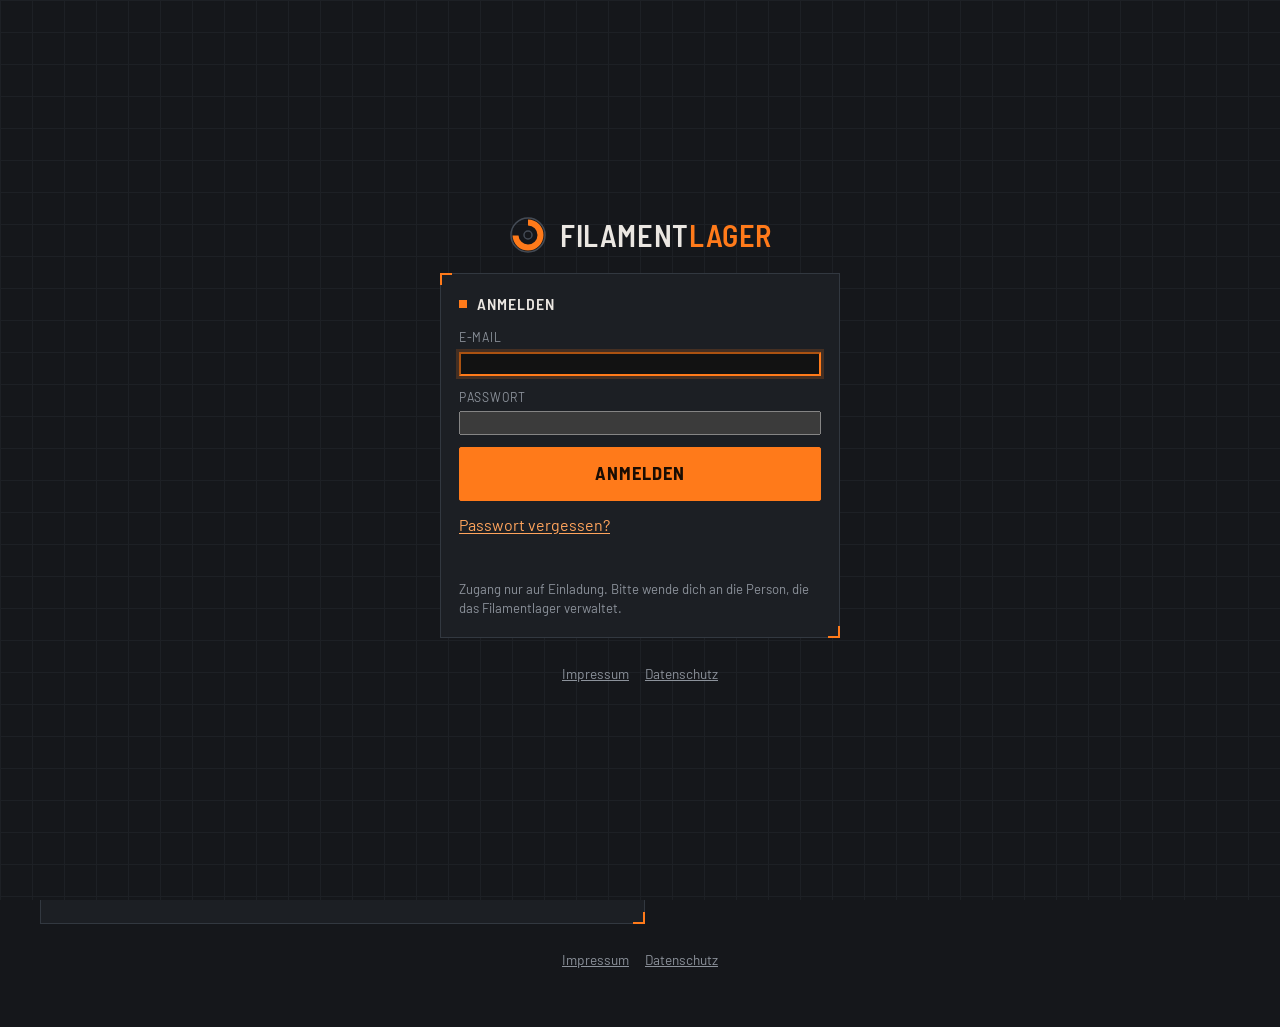
==== docs/index.html @ 9f12c632 "Add files via upload" ====
<!doctype html>
<html lang="de">
<head>
<meta charset="utf-8">
<meta name="viewport" content="width=device-width,initial-scale=1">
<title>Filamentlager</title>
<meta name="robots" content="noindex,nofollow">
<meta http-equiv="Content-Security-Policy" content="default-src 'self'; script-src 'self' 'unsafe-inline'; style-src 'self' 'unsafe-inline'; img-src 'self' data: blob:; font-src 'self'; connect-src 'self' https://bmnfjxduafpckcvmqodd.supabase.co wss://bmnfjxduafpckcvmqodd.supabase.co; base-uri 'self'; form-action 'self'; object-src 'none'">
<meta name="referrer" content="no-referrer">
<link rel="stylesheet" href="fonts/fonts.css">
<style>
/* Layout: Kontrollpult – Kopfzeile mit Statuswerten, drei Reiter (Erfassen / Bestand / Auswertung), Panels mit Eckmarken auf Rasterhintergrund */
:root{
  color-scheme:dark;
  --bg:#15171b; --grid:#1d2025; --panel:#1c1f24; --panel-2:#23272d; --line:#323840; --line-2:#444b55;
  --fg:#ebe7e2; --muted:#8c929b; --dim:#5f656e;
  --accent:#ff7a1a; --accent-2:#ffa45c; --accent-ink:#1a0d03; --accent-glow:rgb(255 122 26 / .18);
  --pla:#ff7a1a; --petg:#e9e4dc;
  --warn:#ffb648; --crit:#ff5a4a; --ok:#7bd88f;
  --f-display:"Barlow Semi Condensed","Barlow",system-ui,sans-serif;
  --f-body:"Barlow",system-ui,-apple-system,"Segoe UI",sans-serif;
  --f-mono:"Roboto Mono",ui-monospace,Menlo,Consolas,monospace;
  --f-num:"Barlow",system-ui,sans-serif;
}
*{box-sizing:border-box}
html,body{margin:0}
html{background:var(--bg)}
[hidden]{display:none!important}
body{
  background:var(--bg);
  background-image:linear-gradient(var(--grid) 1px,transparent 1px),linear-gradient(90deg,var(--grid) 1px,transparent 1px);
  background-size:32px 32px;background-attachment:fixed;
  color:var(--fg);font-family:var(--f-body);font-size:16px;line-height:1.5;
  padding-left:max(16px,env(safe-area-inset-left,0px));padding-right:max(16px,env(safe-area-inset-right,0px));padding-block:18px 56px;min-height:100vh}
.wrap{max-width:1200px;margin:0 auto;display:flex;flex-direction:column;gap:18px}
h1,h2,h3{font-family:var(--f-display);margin:0;text-wrap:balance;font-weight:600}
.mono{font-family:var(--f-mono)}
.num{font-family:var(--f-num);font-variant-numeric:tabular-nums}
.muted{color:var(--muted)}
button,input,select,textarea{font:inherit;color:inherit}
:focus-visible{outline:2px solid var(--accent);outline-offset:2px}
::selection{background:var(--accent);color:var(--accent-ink)}

/* Kopf */
.top{display:flex;flex-wrap:wrap;justify-content:space-between;align-items:flex-end;gap:14px 24px;border-bottom:1px solid var(--line);padding-bottom:14px}
.brand{display:flex;align-items:center;gap:12px}
.logo{width:40px;height:40px;flex:none}
h1{font-size:1.9rem;line-height:1;letter-spacing:.02em;text-transform:uppercase}
h1 em{font-style:normal;color:var(--accent)}
.sub{font-family:var(--f-num);font-size:.8rem;letter-spacing:.06em;text-transform:uppercase;color:var(--muted);margin-top:4px}
.sub .live{color:var(--ok)}
.sub .live::before{content:"";display:inline-block;width:6px;height:6px;border-radius:50%;background:var(--ok);margin-right:6px;vertical-align:1px;box-shadow:0 0 6px var(--ok)}
.stats{display:flex;flex-wrap:wrap;gap:0;border:1px solid var(--line);background:var(--panel)}
.stat{padding:8px 16px;border:0;border-left:1px solid var(--line);display:flex;flex-direction:column;min-width:96px;background:none;color:inherit;font:inherit;text-align:left;cursor:pointer;position:relative}
.stat:hover{background:var(--panel-2)}
.stat:hover span{color:var(--accent)}
.stat::after{content:"›";position:absolute;right:7px;top:6px;color:var(--dim);font-size:.9rem}
.stat:first-child{border-left:0}
.stat b{font-family:var(--f-num);font-size:1.25rem;font-weight:600;font-variant-numeric:tabular-nums}
.stat span{font-family:var(--f-num);font-size:.76rem;text-transform:uppercase;letter-spacing:.06em;color:var(--muted)}
.stat.alert b{color:var(--crit)}

/* Reiter */
.tabs{display:flex;gap:2px;border-bottom:1px solid var(--line);overflow-x:auto}
.tabs button{border:0;background:none;padding:10px 18px;cursor:pointer;font-family:var(--f-display);font-size:1rem;font-weight:600;letter-spacing:.08em;text-transform:uppercase;color:var(--muted);border-bottom:2px solid transparent;margin-bottom:-1px;white-space:nowrap}
.tabs button:hover{color:var(--fg)}
.tabs button[aria-selected=true]{color:var(--accent);border-bottom-color:var(--accent)}
.tabs .ti{display:none;width:22px;height:22px;fill:none;stroke:currentColor;stroke-width:1.8;stroke-linecap:round;stroke-linejoin:round}
.tabs button .tl{font:inherit;color:inherit;margin:0}
.tabs button span.tn{font-family:var(--f-num);font-size:.76rem;color:var(--dim);margin-right:8px}
.mob-only{display:none!important}
dialog{overflow:auto}

/* Panels mit Eckmarken */
.panel{position:relative;background:var(--panel);border:1px solid var(--line);padding:18px;display:flex;flex-direction:column;gap:14px;min-width:0}
.panel::before,.panel::after{content:"";position:absolute;width:10px;height:10px;border:2px solid var(--accent);pointer-events:none}
.panel::before{top:-1px;left:-1px;border-right:0;border-bottom:0}
.panel::after{bottom:-1px;right:-1px;border-left:0;border-top:0}
.ph{display:flex;flex-wrap:wrap;gap:8px 12px;align-items:center;justify-content:space-between}
h2{font-size:1rem;letter-spacing:.06em;text-transform:uppercase;display:flex;align-items:center;gap:10px}
h2::before{content:"";width:8px;height:8px;background:var(--accent);flex:none}
.tag{font-family:var(--f-num);font-size:.76rem;letter-spacing:.05em;color:var(--muted);text-transform:uppercase}

.cols{display:grid;grid-template-columns:minmax(0,1.05fr) minmax(0,1fr);gap:18px;align-items:start}
@media (max-width:860px){.cols{grid-template-columns:minmax(0,1fr)}}

/* Formular */
.form{display:grid;grid-template-columns:1fr 1fr;gap:12px}
.form .full{grid-column:1/-1}
@media (max-width:480px){.form{grid-template-columns:1fr}}
.f{display:flex;flex-direction:column;gap:5px;font-family:var(--f-num);font-size:.76rem;text-transform:uppercase;letter-spacing:.06em;color:var(--muted);min-width:0}
input[type=text],input[type=number],input[type=date],input[type=datetime-local],select,textarea{
  background:var(--bg);border:1px solid var(--line);border-radius:2px;padding:10px 12px;font-family:var(--f-body);font-size:.98rem;width:100%;min-width:0;letter-spacing:0;text-transform:none;color:var(--fg)}
input:hover,select:hover,textarea:hover{border-color:var(--line-2)}
input:focus,select:focus,textarea:focus{border-color:var(--accent);outline:none;box-shadow:0 0 0 3px var(--accent-glow)}
textarea{font-family:var(--f-num);font-size:.85rem;min-height:150px;resize:vertical}
.seg{display:flex;border:1px solid var(--line);background:var(--bg)}
.seg button{flex:1;border:0;background:none;padding:10px 12px;cursor:pointer;font-family:var(--f-num);font-weight:700;letter-spacing:.08em;color:var(--muted)}
.seg button+button{border-left:1px solid var(--line)}
.seg button[aria-pressed=true]{background:var(--accent);color:var(--accent-ink)}
.amount{display:flex;gap:8px}
.amount input{font-family:var(--f-num);font-size:1.7rem;font-weight:600;padding:6px 12px;color:var(--accent-2)}
.amount .seg{flex:none}
.amount .seg button{padding:0 14px}
.colorsel{display:flex;gap:8px;align-items:center}
.colorsel .sw{width:42px;height:42px;flex:none;border:1px solid var(--line-2)}
.readout{font-family:var(--f-num);font-size:.8rem;color:var(--muted);min-height:1.3em;border-left:2px solid var(--line);padding-left:10px}
.readout b{color:var(--fg);font-weight:500}
.readout .bad{color:var(--crit)}

.btn{border:1px solid var(--line-2);background:var(--panel-2);border-radius:2px;padding:8px 14px;cursor:pointer;font-family:var(--f-num);font-size:.78rem;letter-spacing:.08em;text-transform:uppercase}
.btn:hover{border-color:var(--accent);color:var(--accent-2)}
.btn.primary{background:var(--accent);border-color:var(--accent);color:var(--accent-ink);font-family:var(--f-display);font-weight:700;font-size:1.15rem;letter-spacing:.06em;padding:12px 16px}
.btn.primary:hover{background:var(--accent-2);color:var(--accent-ink)}
.btn.primary:disabled{opacity:.35;cursor:not-allowed}
.btn.danger:hover{border-color:var(--crit);color:var(--crit)}
.row{display:flex;flex-wrap:wrap;gap:8px;align-items:center}
.toast{font-family:var(--f-num);font-size:.8rem;color:var(--ok);min-height:1.3em}
.toast::before{content:"> "}
.toast:empty::before{content:""}

/* Verlauf */
.log{list-style:none;margin:0;padding:0;display:flex;flex-direction:column}
.log li{display:grid;grid-template-columns:4px minmax(0,1fr) auto auto auto;gap:12px;align-items:center;padding:10px 0;border-top:1px solid var(--line)}
.log li:first-child{border-top:0}
.log .bar{align-self:stretch;width:4px;box-shadow:0 0 0 1px var(--line-2)}
.log .t{min-width:0}
.log .t div{white-space:nowrap;overflow:hidden;text-overflow:ellipsis;font-weight:500}
.log .t small{display:block;font-family:var(--f-num);font-size:.8rem;color:var(--muted);white-space:nowrap;overflow:hidden;text-overflow:ellipsis}
.log .g{font-family:var(--f-num);color:var(--accent-2);font-variant-numeric:tabular-nums}
.x{border:1px solid transparent;background:none;color:var(--dim);cursor:pointer;padding:4px 7px;font-family:var(--f-num);font-size:.76rem;text-transform:uppercase;letter-spacing:.06em}
.proj{display:inline-block;font-size:.72rem;font-weight:600;letter-spacing:.04em;text-transform:uppercase;color:var(--accent);border:1px solid var(--accent);padding:0 5px;margin-right:6px;vertical-align:1px}
.x.ed:hover{color:var(--accent);border-color:var(--accent)}
.x:hover{color:var(--crit);border-color:var(--crit)}
.emptyline{font-family:var(--f-num);font-size:.8rem;color:var(--muted);padding:6px 0}

/* Bestand */
.filters{display:flex;border:1px solid var(--line)}
.filters button{border:0;background:none;padding:6px 12px;cursor:pointer;font-family:var(--f-num);font-size:.8rem;letter-spacing:.08em;color:var(--muted)}
.filters button+button{border-left:1px solid var(--line)}
.filters button[aria-pressed=true]{background:var(--panel-2);color:var(--accent)}
.spools{display:grid;grid-template-columns:repeat(auto-fill,minmax(230px,1fr));gap:12px}
.spool{background:var(--bg);border:1px solid var(--line);padding:14px;display:grid;grid-template-columns:68px minmax(0,1fr);gap:14px;align-items:center;cursor:pointer;position:relative;text-align:left}
.spool:hover{border-color:var(--line-2)}
.spool:hover .edit{opacity:1}
.spool .name{font-weight:600;line-height:1.2;overflow-wrap:anywhere}
.spool .brand{font-size:.78rem;color:var(--muted)}
.spool .qty{font-family:var(--f-num);font-size:.86rem;color:var(--muted);margin-top:6px}
.spool .tot{font-family:var(--f-num);font-size:1.4rem;font-weight:600;line-height:1.1}
.spool .tot small{font-size:.7rem;color:var(--muted)}
.chips{display:flex;gap:5px;flex-wrap:wrap;margin-bottom:6px;padding-right:34px}
.chip{font-family:var(--f-num);font-size:.6rem;font-weight:700;letter-spacing:.05em;text-transform:uppercase;padding:2px 6px;border:1px solid currentColor}
.chip.PLA{color:var(--pla)} .chip.PETG{color:var(--petg)}
.chip.warn{color:var(--warn)} .chip.crit{color:var(--crit);background:rgb(255 90 74 / .1)} .chip.ex{color:var(--dim);border-style:dashed}
.edit{position:absolute;top:6px;right:6px;border:0;background:none;color:var(--muted);cursor:pointer;padding:4px 6px;font-family:var(--f-num);font-size:.76rem;text-transform:uppercase;letter-spacing:.08em;opacity:.55}
.edit:hover{color:var(--accent)}
.empty{border:1px dashed var(--line-2);padding:28px 20px;text-align:center;color:var(--muted);display:flex;flex-direction:column;gap:10px;align-items:center;grid-column:1/-1}
.notice{border:1px dashed var(--line-2);padding:10px 12px;font-size:.86rem;color:var(--muted);display:flex;flex-wrap:wrap;gap:8px;align-items:center}

/* Auswertung */
.ranges{display:flex;flex-wrap:wrap;border:1px solid var(--line)}
.ranges button{border:0;background:none;padding:7px 12px;cursor:pointer;font-family:var(--f-num);font-size:.8rem;letter-spacing:.06em;color:var(--muted);border-right:1px solid var(--line)}
.ranges button:last-child{border-right:0}
.ranges button[aria-pressed=true]{background:var(--accent);color:var(--accent-ink)}
.custom{display:flex;flex-wrap:wrap;gap:8px;align-items:end}
.custom .f{width:170px}
.kpis{display:grid;grid-template-columns:repeat(4,minmax(0,1fr));border:1px solid var(--line)}
@media (max-width:640px){.kpis{grid-template-columns:repeat(2,minmax(0,1fr))}}
.kpi{padding:12px 14px;border-left:1px solid var(--line);display:flex;flex-direction:column;gap:2px;min-width:0}
.kpi:first-child{border-left:0}
@media (max-width:640px){.kpi:nth-child(3){border-left:0}.kpi:nth-child(n+3){border-top:1px solid var(--line)}}
.kpi b{font-family:var(--f-num);font-size:1.6rem;font-weight:600;font-variant-numeric:tabular-nums;color:var(--accent-2)}
.kpi span{font-family:var(--f-num);font-size:.76rem;text-transform:uppercase;letter-spacing:.06em;color:var(--muted)}
.chartbox{overflow-x:auto}
.chartbox svg{display:block;width:100%;min-width:480px;height:auto}
.chartbox text{font-family:var(--f-num);font-size:12px;fill:var(--muted)}
.charts2{display:grid;grid-template-columns:minmax(0,1fr) minmax(0,1fr);gap:18px}
@media (max-width:860px){.charts2{grid-template-columns:minmax(0,1fr)}}
.split{display:flex;height:22px;border:1px solid var(--line);background:var(--bg)}
.split div{height:100%}
.legend{display:grid;grid-template-columns:auto 1fr auto auto;gap:6px 12px;align-items:center;font-size:.9rem}
.legend .sq{width:12px;height:12px}
.legend .v{font-family:var(--f-num);text-align:right;font-variant-numeric:tabular-nums}
.legend .p{font-family:var(--f-num);font-size:.75rem;color:var(--muted);text-align:right;min-width:3.5em}
.hbars{display:flex;flex-direction:column;gap:10px}
.hb{display:grid;grid-template-columns:minmax(0,11em) minmax(0,1fr) auto;gap:10px;align-items:center}
.hb .l{display:flex;align-items:center;gap:8px;min-width:0;font-size:.88rem}
.hb .l span{white-space:nowrap;overflow:hidden;text-overflow:ellipsis}
.hb .l i{width:10px;height:10px;flex:none;border:1px solid var(--line-2)}
.hb .track{height:10px;background:var(--bg);border:1px solid var(--line)}
.hb .fill{height:100%;background:var(--accent)}
.hb .v{font-family:var(--f-num);font-size:.82rem;font-variant-numeric:tabular-nums;text-align:right;min-width:5em}
.hb .mat{font-family:var(--f-num);font-size:.6rem;color:var(--dim)}

/* Drucke */
.cols.narrow{grid-template-columns:minmax(0,400px) minmax(0,1fr)}
@media (max-width:860px){.cols.narrow{grid-template-columns:minmax(0,1fr)}}
.drop{border:1px dashed var(--line-2);background:var(--bg);display:flex;align-items:center;gap:12px;padding:10px;min-height:64px;cursor:pointer;position:relative}
.drop:hover{border-color:var(--accent)}
.drop input{position:absolute;inset:0;opacity:0;cursor:pointer;width:100%}
.drop .pv{width:72px;height:54px;flex:none;background:var(--panel-2);display:grid;place-items:center;overflow:hidden;color:var(--dim);font-size:.75rem}
.drop .pv img{width:100%;height:100%;object-fit:cover}
.drop .dt{min-width:0;font-size:.9rem;color:var(--muted);text-transform:none;letter-spacing:0;font-family:var(--f-body)}
.drop .dt b{color:var(--fg);font-weight:500;display:block;white-space:nowrap;overflow:hidden;text-overflow:ellipsis}
.linklist{border:1px solid var(--line);background:var(--bg);max-height:210px;overflow:auto;display:flex;flex-direction:column}
.linklist label{display:grid;grid-template-columns:auto 4px minmax(0,1fr) auto;gap:10px;align-items:center;padding:8px 10px;border-top:1px solid var(--line);cursor:pointer;font-size:.9rem;text-transform:none;letter-spacing:0;color:var(--fg);font-family:var(--f-body)}
.linklist label:first-child{border-top:0}
.linklist label:hover{background:var(--panel-2)}
.linklist .b{align-self:stretch;box-shadow:0 0 0 1px var(--line-2)}
.linklist span{white-space:nowrap;overflow:hidden;text-overflow:ellipsis}
.linklist small{color:var(--muted)}
input[type=checkbox]{accent-color:var(--accent);width:16px;height:16px}
.gallery{display:grid;grid-template-columns:repeat(auto-fill,minmax(240px,1fr));gap:14px}
.print{background:var(--bg);border:1px solid var(--line);display:flex;flex-direction:column;min-width:0}
.print .img{aspect-ratio:4/3;max-width:100%;background:var(--panel-2);display:grid;place-items:center;overflow:hidden;color:var(--dim);font-size:.8rem;text-transform:uppercase;letter-spacing:.06em;cursor:zoom-in}
.print .img img{width:100%;height:100%;object-fit:cover;display:block}
.print .body{padding:12px;display:flex;flex-direction:column;gap:6px;flex:1}
.print h3{font-size:1.1rem;font-weight:600;line-height:1.2;overflow-wrap:anywhere}
.print .meta{font-size:.84rem;color:var(--muted)}
.print .notiz{font-size:.9rem;white-space:pre-wrap;overflow-wrap:anywhere}
.print .acts{display:flex;flex-wrap:wrap;gap:6px;margin-top:auto;padding-top:6px}
.filebtn{display:flex;align-items:center;gap:8px;border:1px solid var(--line-2);background:var(--panel);padding:7px 10px;cursor:pointer;font-size:.86rem;text-align:left;min-width:0}
.filebtn:hover{border-color:var(--accent);color:var(--accent-2)}
.filebtn span{white-space:nowrap;overflow:hidden;text-overflow:ellipsis;min-width:0}
.filebtn small{color:var(--muted);flex:none}
.sel-inline{width:auto!important;padding:6px 10px!important;font-size:.9rem!important}
.lightbox{width:min(1100px,calc(100vw - 32px))}
.lightbox img{display:block;width:100%;height:auto;max-height:calc(100vh - 140px);object-fit:contain;background:var(--bg)}

/* Projekte */
.projects{display:grid;grid-template-columns:repeat(auto-fill,minmax(290px,1fr));gap:14px}
.pcard{background:var(--bg);border:1px solid var(--line);padding:16px;display:flex;flex-direction:column;gap:10px;cursor:pointer;text-align:left;min-width:0}
.pcard:hover{border-color:var(--line-2)}
.pcard[aria-current=true]{border-color:var(--accent);box-shadow:0 0 0 1px var(--accent) inset}
.pcard h3{font-size:1.3rem;font-weight:600;line-height:1.15;overflow-wrap:anywhere}
.pcard .desc{font-size:.88rem;color:var(--muted)}
.pnums{display:grid;grid-template-columns:repeat(3,minmax(0,1fr));border:1px solid var(--line)}
.pnums div{padding:8px 10px;border-left:1px solid var(--line);display:flex;flex-direction:column}
.pnums div:first-child{border-left:0}
.pnums b{font-size:1.15rem;font-weight:600;font-variant-numeric:tabular-nums;color:var(--accent-2)}
.pnums span{font-size:.72rem;text-transform:uppercase;letter-spacing:.06em;color:var(--muted)}
.dots{display:flex;flex-wrap:wrap;gap:6px;align-items:center;font-size:.8rem;color:var(--muted)}
.dots i{width:12px;height:12px;border:1px solid var(--line-2);display:inline-block}
.thumbs{display:flex;gap:6px}
.thumbs div{width:56px;height:42px;background:var(--panel-2);overflow:hidden}
.thumbs img{width:100%;height:100%;object-fit:cover;display:block}
.chip.ok{color:var(--ok)} .chip.off{color:var(--muted)}
.detail{display:flex;flex-direction:column;gap:18px}
.tbl{overflow-x:auto}
.tbl table{width:100%;border-collapse:collapse;font-size:.9rem}
.tbl th{text-align:left;font-weight:600;font-size:.76rem;text-transform:uppercase;letter-spacing:.06em;color:var(--muted);padding:8px 10px;border-bottom:1px solid var(--line-2);white-space:nowrap}
.tbl td{padding:8px 10px;border-bottom:1px solid var(--line);vertical-align:middle}
.tbl td.n{text-align:right;font-variant-numeric:tabular-nums;white-space:nowrap}
.tbl .sw{display:inline-block;width:10px;height:10px;border:1px solid var(--line-2);margin-right:6px;vertical-align:-1px}

.chip.plan{color:var(--warn);border-style:dashed}
.planinfo{border-left:2px dashed var(--warn);padding:4px 0 4px 10px;font-size:.86rem;color:var(--muted)}
.planinfo b{color:var(--fg);font-weight:600}
.planinfo .bad{color:var(--crit)} .planinfo .good{color:var(--ok)}
.print.planned{border-style:dashed}
.print.planned .img{opacity:.75}
.sechead{display:flex;align-items:center;gap:10px;font-family:var(--f-display);font-weight:600;font-size:1rem;letter-spacing:.08em;text-transform:uppercase;margin-bottom:10px}
.sechead .cnt{font-family:var(--f-num);font-size:.8rem;color:var(--muted);letter-spacing:0}
.sechead.done{color:var(--ok)} .sechead.plan{color:var(--warn)}
.lst{display:flex;flex-direction:column}
.lst .r{display:grid;grid-template-columns:12px minmax(0,1fr) auto;gap:12px;align-items:center;padding:9px 0;border-top:1px solid var(--line)}
.lst .r:first-child{border-top:0}
.lst .r i{width:12px;height:12px;border:1px solid var(--line-2)}
.lst .r small{display:block;color:var(--muted);font-size:.8rem}
.lst .r .v{font-variant-numeric:tabular-nums;text-align:right;font-weight:600;white-space:nowrap}
.lst .r .v small{font-weight:400}
.lst .sum{display:flex;justify-content:space-between;padding-top:10px;border-top:1px solid var(--line-2);font-weight:600}
#dlgList .body{max-height:min(60vh,520px);overflow:auto}
/* Farbdetail */
.cd-head{display:flex;gap:14px;align-items:center}
.cd-head .big{width:54px;height:54px;flex:none;border:1px solid var(--line-2)}
.cd-head h3{font-size:1.5rem;line-height:1.1}
.cd-nums{display:grid;grid-template-columns:repeat(4,minmax(0,1fr));border:1px solid var(--line)}
@media (max-width:480px){.cd-nums{grid-template-columns:repeat(2,minmax(0,1fr))}}
.cd-nums div{padding:8px 10px;border-left:1px solid var(--line);display:flex;flex-direction:column;min-width:0}
.cd-nums div:first-child{border-left:0}
.cd-nums b{font-size:1.15rem;font-weight:600;font-variant-numeric:tabular-nums}
.cd-nums span{font-size:.72rem;text-transform:uppercase;letter-spacing:.06em;color:var(--muted)}
.cd-box{border:1px solid var(--line);background:var(--bg);padding:12px;display:flex;flex-direction:column;gap:10px}
.cd-box h4{margin:0;font-family:var(--f-display);font-size:.95rem;letter-spacing:.08em;text-transform:uppercase;display:flex;align-items:center;gap:8px}
.cd-box h4::before{content:"";width:6px;height:6px;background:var(--accent)}
.cd-box.add h4::before{background:var(--ok)}
.cd-row{display:grid;grid-template-columns:repeat(3,minmax(0,1fr)) auto;gap:8px;align-items:end}
@media (max-width:520px){.cd-row{grid-template-columns:1fr 1fr}.cd-row .btn{grid-column:1/-1}}
.cd-row .btn{height:44px}
.btn.ok{border-color:var(--ok);color:var(--ok)} .btn.ok:hover{background:rgb(123 216 143 / .1)}
.btn.acc{border-color:var(--accent);color:var(--accent-2)}
.lst .r.click{cursor:pointer} .lst .r.click:hover{background:var(--panel-2)}
.money{display:block;font-size:.78rem;color:var(--muted);font-weight:400;text-align:right}
.inl{display:flex;gap:8px;align-items:center}
.inl input{flex:1}
.inl small{color:var(--muted);font-size:.82rem;text-transform:none;letter-spacing:0;white-space:nowrap}
.seg.mini button{padding:6px 12px}

/* Kalkulator */
.kgrid{display:grid;grid-template-columns:1fr 1fr;gap:12px}
@media (max-width:480px){.kgrid{grid-template-columns:1fr}}
.kgrid .full{grid-column:1/-1}
.ksec{grid-column:1/-1;font-family:var(--f-display);font-weight:600;letter-spacing:.08em;text-transform:uppercase;font-size:.9rem;color:var(--muted);border-top:1px solid var(--line);padding-top:12px;margin-top:4px}
.hm{display:flex;gap:6px;align-items:center}
.hm input{min-width:0}
.hm span{color:var(--muted);text-transform:none;letter-spacing:0}
.toggle{display:flex;align-items:center;gap:10px;cursor:pointer;text-transform:none;letter-spacing:0;font-size:.95rem;color:var(--fg);font-family:var(--f-body)}
.hero-price{display:flex;flex-wrap:wrap;gap:6px 28px;align-items:flex-end}
.hero-price .main b{font-family:var(--f-display);font-size:3rem;line-height:1;color:var(--accent);font-weight:700;font-variant-numeric:tabular-nums}
.hero-price .main span,.hero-price .side span{display:block;font-size:.76rem;text-transform:uppercase;letter-spacing:.06em;color:var(--muted)}
.hero-price .side b{font-size:1.4rem;font-weight:600;font-variant-numeric:tabular-nums}
.ktable{width:100%;border-collapse:collapse;font-size:.95rem}
.ktable th{text-align:right;font-size:.74rem;text-transform:uppercase;letter-spacing:.06em;color:var(--muted);font-weight:600;padding:6px 8px;border-bottom:1px solid var(--line-2)}
.ktable th:first-child{text-align:left}
.ktable td{padding:7px 8px;border-bottom:1px solid var(--line);font-variant-numeric:tabular-nums;text-align:right;white-space:nowrap}
.ktable td:first-child{text-align:left;white-space:normal}
.ktable td:first-child i{display:inline-block;width:10px;height:10px;margin-right:8px;vertical-align:-1px}
.ktable tr.sub td{font-weight:600;border-top:1px solid var(--line-2)}
.ktable tr.tot td{font-weight:700;color:var(--accent-2);font-size:1.05rem;border-bottom:0}
.ktable small{color:var(--muted);font-weight:400}

dialog{border:1px solid var(--line-2);background:var(--panel);color:var(--fg);padding:0;width:min(540px,calc(100vw - 32px));max-height:calc(100vh - 48px);border-radius:2px}
dialog::backdrop{background:rgb(8 9 11 / .72)}
dialog form{padding:20px;display:flex;flex-direction:column;gap:12px}
.two{display:grid;grid-template-columns:1fr 1fr;gap:10px}
@media (max-width:440px){.two{grid-template-columns:1fr}}
input[type=color]{width:100%;height:44px;border:1px solid var(--line);background:var(--bg);padding:3px;border-radius:2px}
/* ---------- Login ---------- */
.auth{position:fixed;inset:0;z-index:60;background:var(--bg);background-image:linear-gradient(var(--grid) 1px,transparent 1px),linear-gradient(90deg,var(--grid) 1px,transparent 1px);background-size:32px 32px;
  display:flex;flex-direction:column;align-items:center;justify-content:center;gap:18px;overflow:auto;
  padding:calc(24px + env(safe-area-inset-top,0px)) max(16px,env(safe-area-inset-right,0px)) calc(24px + env(safe-area-inset-bottom,0px)) max(16px,env(safe-area-inset-left,0px))}
.auth .panel{width:min(400px,100%)}
.auth form{display:flex;flex-direction:column;gap:12px}
.auth .brand{justify-content:center}
.auth .msg{font-size:.9rem;min-height:1.3em;color:var(--muted)}
.auth .msg.err{color:var(--crit)} .auth .msg.ok{color:var(--ok)}
.linkbtn{border:0;background:none;padding:0;color:var(--accent-2);cursor:pointer;font:inherit;text-decoration:underline;text-underline-offset:2px}
.linkbtn:hover{color:var(--accent)}
.foot{display:flex;gap:16px;justify-content:center;font-size:.85rem;color:var(--muted);padding-top:8px}
.foot a{color:var(--muted)} .foot a:hover{color:var(--accent-2)}
.sub .who{color:var(--muted);text-transform:none;letter-spacing:0}
.sub .linkbtn{font-size:inherit;letter-spacing:inherit;text-transform:inherit}
#sysState.busy{color:var(--muted)} #sysState.busy::before{background:var(--muted);box-shadow:none}
#sysState.err{color:var(--crit)} #sysState.err::before{background:var(--crit);box-shadow:none}

/* ---------- Mobil ---------- */
@media (max-width:860px){
  body{padding-bottom:calc(92px + env(safe-area-inset-bottom,0px))}
  .tabs{position:fixed;left:0;right:0;bottom:0;z-index:30;display:grid;grid-template-columns:repeat(6,minmax(0,1fr));gap:0;margin:0;
    background:var(--panel);border-top:1px solid var(--line-2);border-bottom:0;overflow:visible;
    padding:4px max(4px,env(safe-area-inset-right,0px)) calc(4px + env(safe-area-inset-bottom,0px)) max(4px,env(safe-area-inset-left,0px));box-shadow:0 -6px 20px rgb(0 0 0 / .35)}
  .tabs button{display:flex;flex-direction:column;align-items:center;gap:3px;padding:7px 2px 6px;font-family:var(--f-body);font-size:.66rem;font-weight:600;letter-spacing:0;text-transform:none;border-bottom:0;border-top:2px solid transparent;margin:0;min-width:0}
  .tabs button[aria-selected=true]{border-top-color:var(--accent);border-bottom-color:transparent;background:rgb(255 122 26 / .07)}
  .tabs .ti{display:block}
  .tabs button span.tn{display:none}
  .tabs .tl{max-width:100%;overflow:hidden;text-overflow:ellipsis;white-space:nowrap}
  .mob-only{display:inline-flex!important}
  .desk-only{display:none!important}
  .pform:not(.open) .form{display:none}
  .pform:not(.open) #pfTitle{font-size:.95rem}
}
@media (max-width:560px){
  body{padding-top:12px;font-size:15px}
  .wrap{gap:14px}
  input[type=text],input[type=number],input[type=date],input[type=datetime-local],select,textarea{font-size:16px}
  .top{gap:10px;padding-bottom:10px}
  h1{font-size:1.5rem}
  .logo{width:32px;height:32px}
  .sub{font-size:.72rem}
  .stats{display:grid;grid-template-columns:repeat(4,minmax(0,1fr));width:100%}
  .stat{min-width:0;padding:7px 8px}
  .stat b{font-size:.98rem;white-space:nowrap}
  .stat span{font-size:.64rem;letter-spacing:.02em;white-space:nowrap;overflow:hidden;text-overflow:ellipsis}
  .stat::after{right:4px;top:3px;font-size:.75rem}
  .panel{padding:14px;gap:12px}
  .panel::before,.panel::after{width:8px;height:8px}
  h2{font-size:.92rem;letter-spacing:.1em}
  .btn{padding:9px 12px}
  /* Verlauf */
  .log li{grid-template-columns:4px minmax(0,1fr) auto;row-gap:2px;column-gap:10px}
  .log .bar{grid-row:1/3}
  .log li .x.ed{grid-row:2;grid-column:2;justify-self:end}
  .log li .x:not(.ed){grid-row:2;grid-column:3;justify-self:end}
  .log .t small{white-space:normal}
  /* Bestand */
  #v-bestand > .ph > .row{display:grid;grid-template-columns:repeat(3,minmax(0,1fr));width:100%;gap:6px}
  #v-bestand .filters{grid-column:1/-1}
  #v-bestand .filters button{flex:1}
  #v-bestand > .ph > .row .btn{font-size:.7rem;padding:9px 4px;white-space:normal;line-height:1.2}
  .spools{grid-template-columns:minmax(0,1fr);gap:8px}
  .spool{grid-template-columns:56px minmax(0,1fr);padding:10px 12px;gap:12px}
  .spool svg{width:56px;height:56px}
  .spool .qty{margin-top:2px}
  .spool .tot{font-size:1.2rem}
  /* Auswertung */
  .ranges{width:100%}
  .ranges button{flex:1;padding:8px 4px}
  .chartbox svg{min-width:620px}
  .hb{grid-template-columns:minmax(0,7.5em) minmax(0,1fr) auto;gap:8px}
  .kpi{padding:10px 12px}
  .kpi b{font-size:1.3rem}
  /* Drucke & Projekte */
  .gallery{grid-template-columns:repeat(2,minmax(0,1fr));gap:8px}
  .print .body{padding:9px;gap:4px}
  .print h3{font-size:.98rem}
  .print .acts .btn{padding:6px 8px;font-size:.66rem}
  .print .notiz{font-size:.84rem}
  .filebtn{font-size:.78rem;padding:6px 8px}
  .projects{grid-template-columns:minmax(0,1fr)}
  #projDetail > .ph > .row{width:100%;display:grid;grid-template-columns:repeat(3,minmax(0,1fr));gap:6px}
  #projDetail > .ph > .row .btn{font-size:.68rem;padding:9px 4px;white-space:normal}
  .tbl table{font-size:.84rem}
  .tbl td,.tbl th{padding:7px 6px}
  /* Kalkulator */
  .hero-price .main b{font-size:2.4rem}
  .hero-price{gap:6px 18px}
  .hero-price .side b{font-size:1.15rem}
  .ktable{font-size:.86rem}
  .ktable td,.ktable th{padding:6px 4px}
  .ktable small{display:block}
  /* Fenster als Bottom-Sheet */
  dialog{width:100vw;max-width:100vw;margin:auto 0 0 0;max-height:92vh;border-radius:14px 14px 0 0;border-left:0;border-right:0;border-bottom:0}
  dialog > form, dialog > div{padding:18px 16px calc(18px + env(safe-area-inset-bottom,0px))!important}
  dialog::before{content:"";display:block;width:40px;height:4px;border-radius:2px;background:var(--line-2);margin:8px auto 0}
  .cd-head .big{width:44px;height:44px}
  .cd-head h3{font-size:1.25rem}
  .lightbox{width:100vw}
  .amount input{font-size:1.5rem!important}
  .cd-row > label:nth-child(3){grid-column:1/-1}
  .tbl table{min-width:540px}
  .print .img{text-align:center;padding:0 8px;font-size:.7rem}
}
.ksticky{position:fixed;left:0;right:0;bottom:calc(64px + env(safe-area-inset-bottom,0px));z-index:29;border:0;border-top:1px solid var(--accent);
  background:var(--panel-2);color:var(--fg);padding:9px max(16px,env(safe-area-inset-right,0px)) 9px max(16px,env(safe-area-inset-left,0px));display:none;align-items:center;gap:18px;text-align:left;cursor:pointer;font:inherit}
.ksticky small{display:block;font-size:.66rem;text-transform:uppercase;letter-spacing:.05em;color:var(--muted)}
.ksticky .a b{font-family:var(--f-display);font-size:1.4rem;color:var(--accent);font-variant-numeric:tabular-nums}
.ksticky .b b{font-size:1rem;font-variant-numeric:tabular-nums}
.ksticky .c{margin-left:auto;font-size:.8rem;color:var(--muted)}
@media (max-width:860px){ #v-kalk{padding-bottom:64px} }
@media (prefers-reduced-motion:reduce){*{transition:none!important;scroll-behavior:auto!important}}
</style>
</head>
<body>
<div class="wrap">
  <header class="top">
    <div class="brand">
      <svg class="logo" viewBox="0 0 40 40" aria-hidden="true">
        <circle cx="20" cy="20" r="17" fill="none" stroke="var(--line-2)" stroke-width="1.5"/>
        <circle cx="20" cy="20" r="12.5" fill="none" stroke="var(--accent)" stroke-width="6" stroke-dasharray="58 100" transform="rotate(-90 20 20)"/>
        <circle cx="20" cy="20" r="4" fill="var(--bg)" stroke="var(--line-2)" stroke-width="1.5"/>
      </svg>
      <div>
        <h1>Filament<em>lager</em></h1>
        <div class="sub"><span class="live busy" id="sysState">Verbinde …</span> · <span class="who" id="who"></span> · <button type="button" class="linkbtn" id="btnLogout">Abmelden</button></div>
      </div>
    </div>
    <div class="stats" id="stats"></div>
  </header>

  <div id="dbNotice" class="notice" hidden><span id="dbNoticeTxt">Keine Verbindung zum Server. Deine Änderungen werden übertragen, sobald die Verbindung wieder steht. Schließe die Seite bis dahin nicht.</span> <button class="btn" type="button" id="btnRetry">Jetzt erneut versuchen</button></div>

  <nav class="tabs" role="tablist">
    <button role="tab" id="t-erfassen" aria-selected="true" data-tab="erfassen"><svg class="ti" viewBox="0 0 24 24" aria-hidden="true"><path d="M12 5v14M5 12h14"/><circle cx="12" cy="12" r="10"/></svg><span class="tn">01</span><span class="tl">Erfassen</span></button>
    <button role="tab" id="t-bestand" aria-selected="false" data-tab="bestand"><svg class="ti" viewBox="0 0 24 24" aria-hidden="true"><circle cx="12" cy="12" r="9"/><circle cx="12" cy="12" r="5"/><circle cx="12" cy="12" r="1.5"/></svg><span class="tn">02</span><span class="tl">Bestand</span></button>
    <button role="tab" id="t-auswertung" aria-selected="false" data-tab="auswertung"><svg class="ti" viewBox="0 0 24 24" aria-hidden="true"><path d="M4 20V10M10 20V4M16 20v-7M22 20H2"/></svg><span class="tn">03</span><span class="tl">Auswertung</span></button>
    <button role="tab" id="t-drucke" aria-selected="false" data-tab="drucke"><svg class="ti" viewBox="0 0 24 24" aria-hidden="true"><rect x="3" y="5" width="18" height="14" rx="1"/><circle cx="9" cy="10" r="2"/><path d="M21 16l-5-5-8 8"/></svg><span class="tn">04</span><span class="tl">Drucke</span></button>
    <button role="tab" id="t-projekte" aria-selected="false" data-tab="projekte"><svg class="ti" viewBox="0 0 24 24" aria-hidden="true"><path d="M3 7h6l2 2h10v10H3z"/></svg><span class="tn">05</span><span class="tl">Projekte</span></button>
    <button role="tab" id="t-kalk" aria-selected="false" data-tab="kalk"><svg class="ti" viewBox="0 0 24 24" aria-hidden="true"><rect x="5" y="2" width="14" height="20" rx="1"/><path d="M8 6h8M8 11h2M12 11h2M16 11h0M8 15h2M12 15h2M8 19h2M12 19h4"/></svg><span class="tn">06</span><span class="tl">Kalkulator</span></button>
  </nav>

  <!-- 01 ERFASSEN -->
  <section id="v-erfassen" class="cols">
    <div class="panel">
      <div class="ph"><h2>Verbrauch erfassen</h2><span class="tag">Neuer Eintrag</span></div>
      <div class="form">
        <label class="f full">Filamentart
          <div class="seg" role="group" aria-label="Filamentart">
            <button type="button" data-mat="PLA" aria-pressed="true">PLA</button>
            <button type="button" data-mat="PETG" aria-pressed="false">PETG</button>
          </div>
        </label>
        <label class="f full" for="selColor">Farbe
          <div class="colorsel"><span class="sw" id="sw"></span><select id="selColor"></select></div>
        </label>
        <label class="f full" for="amt">Menge
          <div class="amount">
            <input id="amt" type="number" inputmode="decimal" min="0" step="0.1" placeholder="0">
            <div class="seg" role="group" aria-label="Einheit">
              <button type="button" id="uG" aria-pressed="true">g</button>
              <button type="button" id="uM" aria-pressed="false">m</button>
            </div>
          </div>
        </label>
        <div class="readout full" id="amtHint"></div>
        <label class="f full" for="price">Preis (€)
          <div class="inl"><input id="price" type="number" inputmode="decimal" min="0" step="0.01" placeholder="0,00"><small id="priceHint"></small></div>
        </label>
        <label class="f" for="project">Projekt
          <input id="project" type="text" list="dlProject" placeholder="z. B. MakerMeet" autocomplete="off">
        </label>
        <label class="f" for="note">Druck / Notiz
          <input id="note" type="text" placeholder="z. B. Kabelhalter v3">
        </label>
        <label class="f" for="when">Datum
          <input id="when" type="datetime-local">
        </label>
        <label class="f" for="printer">Drucker
          <input id="printer" type="text" list="dlPrinter" placeholder="z. B. Bambu P1S" autocomplete="off">
        </label>
        <label class="f full" for="person">Name (wer hat gedruckt)
          <input id="person" type="text" list="dlPerson" placeholder="z. B. Max" autocomplete="off">
        </label>
        <datalist id="dlPrinter"></datalist><datalist id="dlPerson"></datalist><datalist id="dlProject"></datalist>
        <button class="btn primary full" id="btnBook" type="button" disabled>Abbuchen</button>
        <div class="toast full" id="toast" role="status"></div>
      </div>
    </div>

    <div class="panel">
      <div class="ph"><h2>Letzte Einträge</h2><span class="tag" id="logCount"></span></div>
      <ul class="log" id="log"></ul>
    </div>
  </section>

  <!-- 02 BESTAND -->
  <section id="v-bestand" class="panel" hidden>
    <div class="ph">
      <h2>Bestand</h2>
      <div class="row">
        <div class="filters" role="group" aria-label="Material filtern">
          <button type="button" data-f="all" aria-pressed="true">ALLE</button>
          <button type="button" data-f="PLA" aria-pressed="false">PLA</button>
          <button type="button" data-f="PETG" aria-pressed="false">PETG</button>
        </div>
        <button class="btn" id="btnImport" type="button">Liste einfügen</button>
        <button class="btn" id="btnXlsx" type="button">Excel herunterladen</button>
        <button class="btn" id="btnAdd" type="button">+ Filament</button>
      </div>
    </div>
    <div id="exNotice" class="notice" hidden>Das sind Beispiel-Spulen. Füge deine eigene Übersicht über „Liste einfügen“ ein. <button class="btn" id="btnClearEx" type="button">Beispiele entfernen</button></div>
    <div class="spools" id="spools"></div>
  </section>

  <!-- 03 AUSWERTUNG -->
  <section id="v-auswertung" hidden style="display:flex;flex-direction:column;gap:18px">
    <div class="panel">
      <div class="ph">
        <h2>Zeitraum</h2>
        <div class="row">
          <div class="ranges" role="group" aria-label="Zeitraum">
            <button type="button" data-r="7" aria-pressed="false">7 T</button>
            <button type="button" data-r="30" aria-pressed="true">30 T</button>
            <button type="button" data-r="month" aria-pressed="false">Monat</button>
            <button type="button" data-r="90" aria-pressed="false">90 T</button>
            <button type="button" data-r="year" aria-pressed="false">Jahr</button>
            <button type="button" data-r="all" aria-pressed="false">Alles</button>
            <button type="button" data-r="custom" aria-pressed="false">Frei</button>
          </div>
          <div class="seg mini" role="group" aria-label="Einheit der Auswertung"><button type="button" data-metric="g" aria-pressed="true">Gramm</button><button type="button" data-metric="eur" aria-pressed="false">Euro</button></div>
          <button class="btn" id="btnCsv" type="button">Einträge kopieren</button>
        </div>
      </div>
      <div class="custom" id="customRange" hidden>
        <label class="f" for="rFrom">Von<input id="rFrom" type="date"></label>
        <label class="f" for="rTo">Bis<input id="rTo" type="date"></label>
      </div>
      <div class="kpis" id="kpis"></div>
      <div class="ph"><span class="tag" id="timeTitle">Verbrauch pro Tag</span><span class="tag" id="rangeLabel"></span></div>
      <div class="chartbox" id="timeChart"></div>
    </div>

    <div class="charts2">
      <div class="panel">
        <div class="ph"><h2>Nach Material</h2></div>
        <div id="byMat"></div>
      </div>
      <div class="panel">
        <div class="ph"><h2>Nach Farbe</h2></div>
        <div class="hbars" id="byColor"></div>
      </div>
      <div class="panel" style="grid-column:1/-1">
        <div class="ph"><h2>Nach Projekt</h2></div>
        <div class="hbars" id="byProject"></div>
      </div>
      <div class="panel">
        <div class="ph"><h2>Nach Drucker</h2></div>
        <div class="hbars" id="byPrinter"></div>
      </div>
      <div class="panel">
        <div class="ph"><h2>Nach Person</h2></div>
        <div class="hbars" id="byPerson"></div>
      </div>
    </div>
  </section>

  <!-- 04 DRUCKE -->
  <section id="v-drucke" class="cols narrow" hidden>
    <div class="panel pform" id="pForm">
      <div class="ph"><h2 id="pfTitle">Druck hinzufügen</h2><span class="tag desk-only" id="pfTag">Neuer Druck</span><button class="btn mob-only" type="button" id="pToggle">+ Neuer Druck</button></div>
      <form class="form" id="frmPrint">
        <label class="f full" for="pTitle">Titel
          <input id="pTitle" type="text" required placeholder="z. B. Namensschilder">
        </label>
        <label class="f" for="pProject">Projekt
          <input id="pProject" type="text" list="dlProject" placeholder="z. B. MakerMeet" autocomplete="off">
        </label>
        <label class="f" for="pWhen">Datum
          <input id="pWhen" type="datetime-local">
        </label>
        <div class="f full">Status
          <div class="seg" role="group" aria-label="Status">
            <button type="button" data-pst="fertig" aria-pressed="true">Gedruckt</button>
            <button type="button" data-pst="geplant" aria-pressed="false">Geplant</button>
          </div>
        </div>
        <div class="full" id="planBox" hidden style="display:grid;grid-template-columns:minmax(0,1.4fr) minmax(0,1fr);gap:12px">
          <label class="f" for="pPlanFil">Geplantes Filament
            <select id="pPlanFil"></select>
          </label>
          <label class="f" for="pPlanG">Geschätzt (g)
            <input id="pPlanG" type="number" inputmode="decimal" min="0" step="1" placeholder="aus dem Slicer">
          </label>
        </div>
        <label class="f full">Foto vom Ergebnis
          <div class="drop"><input id="pPhoto" type="file" accept="image/*"><div class="pv" id="pPhotoPv">Foto</div><div class="dt" id="pPhotoTxt"><b>Foto auswählen</b>oder hierher ziehen</div></div>
        </label>
        <label class="f full">Druckdatei
          <div class="drop"><input id="pFile" type="file" accept=".3mf,.stl,.gcode,.bgcode,.obj,.step,.stp,.zip,*/*"><div class="pv" id="pFilePv">3MF</div><div class="dt" id="pFileTxt"><b>Datei auswählen</b>.3mf, .stl, .gcode …</div></div>
        </label>
        <label class="f full" for="pNote">Notiz
          <textarea id="pNote" style="min-height:80px;font-family:var(--f-body);font-size:.95rem" placeholder="z. B. 0,2 mm Layer, 15 % Infill, Brim nötig"></textarea>
        </label>
        <div class="f full">Verbrauch zuordnen (optional)
          <div class="linklist" id="pLinks"></div>
        </div>
        <button class="btn primary full" type="submit" id="pSave">Druck speichern</button>
        <button class="btn full" type="button" id="pCancel" hidden>Bearbeiten abbrechen</button>
        <div class="toast full" id="pToast" role="status"></div>
      </form>
    </div>
    <div class="panel">
      <div class="ph"><h2>Drucke</h2>
        <div class="row"><select id="pStFilter" class="sel-inline" aria-label="Nach Status filtern"><option value="">Alle</option><option value="fertig">Gedruckt</option><option value="geplant">Geplant</option></select>
        <select id="pFilter" class="sel-inline" aria-label="Nach Projekt filtern"></select></div>
      </div>
      <div class="gallery" id="gallery"></div>
    </div>
  </section>

  <!-- 05 PROJEKTE -->
  <section id="v-projekte" hidden style="display:flex;flex-direction:column;gap:18px">
    <div class="panel">
      <div class="ph"><h2>Projekte</h2><button class="btn" id="btnAddProj" type="button">+ Projekt</button></div>
      <div class="notice" id="projExNotice" hidden>„Weihnachten“ ist ein Beispielprojekt. Seine Buchungen haben deinen Bestand nicht verändert. <button class="btn" id="btnClearProjEx" type="button">Beispiel entfernen</button></div>
      <div class="projects" id="projects"></div>
    </div>
    <div class="panel" id="projDetail" hidden></div>
  </section>

  <!-- 06 KALKULATOR -->
  <section id="v-kalk" class="cols narrow" hidden>
    <div class="panel">
      <div class="ph"><h2>Kalkulator</h2><button class="btn" type="button" id="kReset">Zurücksetzen</button></div>
      <div class="kgrid">
        <label class="f full" for="kFil">Filament
          <select id="kFil"></select>
        </label>
        <label class="f" for="kKg">Filamentpreis (€/kg)
          <input id="kKg" type="number" inputmode="decimal" min="0" step="0.01">
        </label>
        <label class="f" for="kQty">Stückzahl
          <input id="kQty" type="number" inputmode="numeric" min="1" step="1" value="1">
        </label>
        <label class="f" for="kG">Material pro Stück (g)
          <input id="kG" type="number" inputmode="decimal" min="0" step="0.1" placeholder="aus dem Slicer">
        </label>
        <div class="f">Druckzeit pro Stück
          <div class="hm"><input id="kH" type="number" inputmode="numeric" min="0" step="1" placeholder="0" aria-label="Stunden"><span>h</span><input id="kM" type="number" inputmode="numeric" min="0" max="59" step="1" placeholder="0" aria-label="Minuten"><span>min</span></div>
        </div>
        <label class="f" for="kFail">Fehldruck (%)
          <input id="kFail" type="number" inputmode="decimal" min="0" step="1">
        </label>
        <label class="f" for="kExtra">Zubehör pro Stück (€)
          <input id="kExtra" type="number" inputmode="decimal" min="0" step="0.01" placeholder="Magnete, Schrauben">
        </label>
        <div class="ksec">Maschine &amp; Arbeit</div>
        <label class="f" for="kW">Leistung Drucker (W)
          <input id="kW" type="number" inputmode="numeric" min="0" step="1">
        </label>
        <label class="f" for="kKwh">Strompreis (€/kWh)
          <input id="kKwh" type="number" inputmode="decimal" min="0" step="0.01">
        </label>
        <label class="f" for="kMach">Verschleiß (€/h)
          <input id="kMach" type="number" inputmode="decimal" min="0" step="0.01">
        </label>
        <label class="f" for="kWork">Arbeit pro Stück (min)
          <input id="kWork" type="number" inputmode="numeric" min="0" step="1" placeholder="Nacharbeit, Verpacken">
        </label>
        <label class="f" for="kRate">Stundensatz (€/h)
          <input id="kRate" type="number" inputmode="decimal" min="0" step="0.5">
        </label>
        <label class="f" for="kMargin">Gewinnaufschlag (%)
          <input id="kMargin" type="number" inputmode="decimal" min="0" step="1">
        </label>
        <label class="toggle full" for="kVat"><input id="kVat" type="checkbox"> 19 % MwSt. auf den Verkaufspreis aufschlagen</label>
        <div class="ksec">Standardpreise Filament</div>
        <label class="f" for="kDefPLA">PLA (€ pro 1-kg-Rolle)
          <input id="kDefPLA" type="number" inputmode="decimal" min="0" step="0.01">
        </label>
        <label class="f" for="kDefPETG">PETG (€ pro 1-kg-Rolle)
          <input id="kDefPETG" type="number" inputmode="decimal" min="0" step="0.01">
        </label>
        <div class="readout full">Gilt für Farben ohne eigenen Rollenpreis, beim Erfassen und hier im Kalkulator.</div>
      </div>
    </div>
    <div class="panel" id="kResult">
      <div class="ph"><h2>Ergebnis</h2><span class="tag" id="kTag"></span></div>
      <div class="hero-price" id="kHero"></div>
      <div class="split" id="kSplit" style="height:12px"></div>
      <div class="tbl"><table class="ktable" id="kTable"></table></div>
      <div class="readout" id="kStock"></div>
      <div class="row">
        <button class="btn acc" type="button" id="kPlan">Als geplanten Druck anlegen</button>
        <button class="btn" type="button" id="kCopy">Kalkulation kopieren</button>
      </div>
      <div class="toast" id="kToast" role="status"></div>
    </div>
    <button type="button" class="ksticky mob-only" id="kSticky"><span class="a"><small>Verkauf / Stück</small><b id="ksP">0,00 €</b></span><span class="b"><small>Selbstkosten</small><b id="ksS">0,00 €</b></span><span class="c">Details ↓</span></button>
  </section>

  <nav class="foot"><a href="impressum.html">Impressum</a><a href="datenschutz.html">Datenschutz</a></nav>
</div>

<div id="auth" class="auth" hidden>
  <div class="brand">
    <svg class="logo" viewBox="0 0 40 40" aria-hidden="true">
      <circle cx="20" cy="20" r="17" fill="none" stroke="var(--line-2)" stroke-width="1.5"/>
      <circle cx="20" cy="20" r="12.5" fill="none" stroke="var(--accent)" stroke-width="6" stroke-dasharray="58 100" transform="rotate(-90 20 20)"/>
      <circle cx="20" cy="20" r="4" fill="var(--bg)" stroke="var(--line-2)" stroke-width="1.5"/>
    </svg>
    <h1>Filament<em>lager</em></h1>
  </div>
  <div class="panel">
    <form id="frmLogin">
      <div class="ph"><h2>Anmelden</h2></div>
      <label class="f" for="liMail">E-Mail
        <input id="liMail" type="email" autocomplete="username" required>
      </label>
      <label class="f" for="liPw">Passwort
        <input id="liPw" type="password" autocomplete="current-password" required>
      </label>
      <button class="btn primary" type="submit" id="liBtn">Anmelden</button>
      <div class="row"><button type="button" class="linkbtn" id="liForgot">Passwort vergessen?</button></div>
      <div class="msg" id="liMsg" role="status"></div>
      <div class="muted" style="font-size:.82rem">Zugang nur auf Einladung. Bitte wende dich an die Person, die das Filamentlager verwaltet.</div>
    </form>
    <form id="frmSetPw" hidden>
      <div class="ph"><h2>Passwort festlegen</h2></div>
      <div class="muted" style="font-size:.9rem" id="spInfo">Lege dein Passwort fest, mindestens 10 Zeichen.</div>
      <label class="f" for="spPw">Neues Passwort
        <input id="spPw" type="password" autocomplete="new-password" required>
      </label>
      <label class="f" for="spPw2">Passwort wiederholen
        <input id="spPw2" type="password" autocomplete="new-password" required>
      </label>
      <button class="btn primary" type="submit" id="spBtn">Speichern und weiter</button>
      <div class="msg" id="spMsg" role="status"></div>
    </form>
  </div>
  <nav class="foot"><a href="impressum.html">Impressum</a><a href="datenschutz.html">Datenschutz</a></nav>
</div>

<dialog id="dlgColor">
  <div style="padding:20px;display:flex;flex-direction:column;gap:14px">
    <div class="cd-head"><span class="big" id="cdSw"></span><div style="min-width:0"><div class="chips" id="cdChips"></div><h3 id="cdName"></h3><div class="muted" id="cdBrand" style="font-size:.88rem"></div></div></div>
    <div class="cd-nums" id="cdNums"></div>
    <div class="cd-box">
      <h4>Abbuchen</h4>
      <div class="cd-row">
        <label class="f" for="cdAmt">Menge (g)<input id="cdAmt" type="number" inputmode="decimal" min="0" step="0.1" placeholder="0"></label>
        <label class="f" for="cdProj">Projekt<input id="cdProj" type="text" list="dlProject" autocomplete="off"></label>
        <label class="f" for="cdNote">Notiz<input id="cdNote" type="text" placeholder="Druck"></label>
        <button class="btn primary" type="button" id="cdBook" style="font-size:.95rem;padding:0 16px">Abbuchen</button>
      </div>
      <div class="readout" id="cdBookHint"></div>
    </div>
    <div class="cd-box add">
      <h4>Zum Bestand hinzufügen</h4>
      <div class="cd-row">
        <label class="f" for="cdRolls">Volle Rollen<input id="cdRolls" type="number" inputmode="numeric" min="1" step="1" value="1"></label>
        <label class="f" for="cdRollG">g pro Rolle<input id="cdRollG" type="number" inputmode="numeric" min="1" step="1" value="1000"></label>
        <label class="f" for="cdRollP">€ pro Rolle<input id="cdRollP" type="number" inputmode="decimal" min="0" step="0.01" placeholder="optional"></label>
        <button class="btn ok" type="button" id="cdAdd" style="padding:0 16px">Hinzufügen</button>
      </div>
      <div class="readout" id="cdAddHint"></div>
    </div>
    <div><div class="tag" style="margin-bottom:6px">Letzte Buchungen</div><div class="lst" id="cdLog"></div></div>
    <div class="row" style="justify-content:space-between">
      <div class="row"><button class="btn" type="button" id="cdEdit">Bearbeiten</button><button class="btn" type="button" id="cdFull">Ausführlich erfassen</button></div>
      <button class="btn" type="button" data-close>Schließen</button>
    </div>
  </div>
</dialog>

<dialog id="dlgList">
  <form method="dialog" style="gap:14px">
    <div class="ph"><h2 id="lsTitle">Liste</h2><span class="tag" id="lsTag"></span></div>
    <div class="body" id="lsBody"></div>
    <div class="row" style="justify-content:space-between"><span class="muted" id="lsFoot" style="font-size:.85rem"></span>
      <div class="row"><button class="btn" type="button" id="lsGo"></button><button class="btn" type="button" data-close>Schließen</button></div></div>
  </form>
</dialog>

<dialog id="dlgProj">
  <form id="frmProj">
    <h2 id="projTitle">Projekt</h2>
    <label class="f" for="jName">Name
      <input id="jName" type="text" required placeholder="z. B. MakerMeet">
    </label>
    <label class="f" for="jDesc">Beschreibung (optional)
      <textarea id="jDesc" style="min-height:70px;font-family:var(--f-body);font-size:.95rem" placeholder="z. B. Stand-Deko und Giveaways für den MakerMeet"></textarea>
    </label>
    <label class="f" for="jStatus">Status
      <select id="jStatus"><option value="aktiv">Aktiv</option><option value="fertig">Abgeschlossen</option></select>
    </label>
    <div class="readout" id="jHint">Benennst du ein Projekt um, werden alle zugehörigen Einträge und Drucke mit umbenannt.</div>
    <div class="row" style="justify-content:space-between">
      <button class="btn danger" id="jDel" type="button" hidden>Löschen</button>
      <div class="row" style="margin-left:auto">
        <button class="btn" type="button" id="jCancel">Abbrechen</button>
        <button class="btn primary" type="submit" style="font-size:.95rem;padding:9px 16px">Speichern</button>
      </div>
    </div>
  </form>
</dialog>

<dialog id="dlgPhoto" class="lightbox">
  <form method="dialog" style="padding:12px;gap:10px">
    <img id="lbImg" alt="">
    <div class="row" style="justify-content:space-between"><span id="lbCap" class="muted"></span><button class="btn" type="button" data-close>Schließen</button></div>
  </form>
</dialog>

<dialog id="dlgFil">
  <form id="frmFil">
    <h2 id="dlgTitle">Filament</h2>
    <div class="two">
      <label class="f" for="fMat">Material
        <select id="fMat"><option>PLA</option><option>PETG</option></select>
      </label>
      <label class="f" for="fBrand">Marke (optional)
        <input id="fBrand" type="text" placeholder="z. B. Prusament">
      </label>
    </div>
    <div class="two">
      <label class="f" for="fColor">Farbe
        <input id="fColor" type="text" required placeholder="z. B. Schwarz">
      </label>
      <label class="f" for="fHex">Farbton
        <input id="fHex" type="color" value="#333333">
      </label>
    </div>
    <div class="two">
      <label class="f" for="fRolls">Volle Rollen
        <input id="fRolls" type="number" inputmode="numeric" min="0" step="1" value="1">
      </label>
      <label class="f" for="fRest">Angebrochen, Rest (g)
        <input id="fRest" type="number" inputmode="decimal" min="0" step="1" value="0">
      </label>
    </div>
    <div class="two">
      <label class="f" for="fAng">Anzahl angebrochene Rollen
        <input id="fAng" type="number" inputmode="numeric" min="0" step="1" value="0">
      </label>
      <label class="f" for="fSpool">Nettogewicht pro Rolle (g)
        <input id="fSpool" type="number" inputmode="numeric" min="1" step="1" value="1000">
      </label>
    </div>
    <label class="f" for="fPrice">Preis pro Rolle (€)
      <div class="inl"><input id="fPrice" type="number" inputmode="decimal" min="0" step="0.01" placeholder="leer = Standardpreis"><small id="fPriceHint"></small></div>
    </label>
    <div class="row" style="justify-content:space-between">
      <button class="btn danger" id="fDel" type="button" hidden>Löschen</button>
      <div class="row" style="margin-left:auto">
        <button class="btn" type="button" id="fCancel">Abbrechen</button>
        <button class="btn primary" type="submit" style="font-size:.95rem;padding:9px 16px">Speichern</button>
      </div>
    </div>
  </form>
</dialog>

<dialog id="dlgLog">
  <form id="frmLog">
    <h2>Eintrag bearbeiten</h2>
    <label class="f" for="eFil">Filament
      <select id="eFil"></select>
    </label>
    <div class="two">
      <label class="f" for="eAmt">Menge (g)
        <input id="eAmt" type="number" inputmode="decimal" min="0.1" step="0.1" required>
      </label>
      <label class="f" for="eWhen">Datum
        <input id="eWhen" type="datetime-local" required>
      </label>
    </div>
    <label class="f" for="ePrice">Preis (€)
      <div class="inl"><input id="ePrice" type="number" inputmode="decimal" min="0" step="0.01"><small id="ePriceHint"></small></div>
    </label>
    <div class="two">
      <label class="f" for="eProject">Projekt
        <input id="eProject" type="text" list="dlProject" autocomplete="off">
      </label>
      <label class="f" for="eNote">Druck / Notiz
        <input id="eNote" type="text">
      </label>
    </div>
    <div class="two">
      <label class="f" for="ePrinter">Drucker
        <input id="ePrinter" type="text" list="dlPrinter" autocomplete="off">
      </label>
      <label class="f" for="ePerson">Name
        <input id="ePerson" type="text" list="dlPerson" autocomplete="off">
      </label>
    </div>
    <div class="readout" id="eHint">Änderst du Filament oder Menge, wird der Bestand automatisch angepasst.</div>
    <div class="row" style="justify-content:space-between">
      <button class="btn danger" id="eDel" type="button">Löschen</button>
      <div class="row" style="margin-left:auto">
        <button class="btn" type="button" id="eCancel">Abbrechen</button>
        <button class="btn primary" type="submit" style="font-size:.95rem;padding:9px 16px">Speichern</button>
      </div>
    </div>
  </form>
</dialog>

<dialog id="dlgImp">
  <form id="frmImp">
    <h2>Liste einfügen</h2>
    <p class="muted" style="margin:0;font-size:.9rem">Eine Zeile pro Filament: <span class="mono">Material; Farbe; Volle Rollen; Gewicht pro Rolle; Rest; Angebrochen; Preis pro Rolle; Farbton</span>. Ab „Rest“ ist alles optional. Tab, Semikolon oder Komma als Trenner, so kannst du auch direkt aus Excel kopieren. Kopfzeilen und Zeilen mit # werden übersprungen. Vorhandene Farben werden aktualisiert.</p>
    <label class="drop" for="impFile" style="min-height:52px"><input id="impFile" type="file" accept=".txt,.csv,text/plain,text/csv"><div class="pv" style="height:36px;width:56px">TXT</div><div class="dt" id="impFileTxt"><b>Datei hochladen</b>.txt oder .csv, wird unten eingefügt</div></label>
    <textarea id="impText" placeholder="PLA; Schwarz; 3; 1000; 420&#10;PETG; Transparent; 2; 1000&#10;PLA; Galaxy Lila; 1; 750; 180"></textarea>
    <div class="readout" id="impHint"></div>
    <div class="row" style="justify-content:flex-end">
      <button class="btn" type="button" id="impCancel">Abbrechen</button>
      <button class="btn primary" type="submit" style="font-size:.95rem;padding:9px 16px">Übernehmen</button>
    </div>
  </form>
</dialog>

<script src="vendor/supabase.js"></script>
<script src="config.js"></script>
<script src="vendor/xlsx.full.min.js" defer></script>
<script>
(() => {
  const $ = s => document.querySelector(s);
  const $$ = s => Array.from(document.querySelectorAll(s));
  const fmt = (n, d=0) => Number(n).toLocaleString('de-DE',{minimumFractionDigits:d,maximumFractionDigits:d});
  const fmtG = g => g>=1000 ? fmt(g/1000,2)+' kg' : fmt(g, g%1?1:0)+' g';
  const esc = s => String(s??'').replace(/[&<>"']/g,c=>({'&':'&amp;','<':'&lt;','>':'&gt;','"':'&quot;',"'":'&#39;'}[c]));
  const DENS = {PLA:1.24, PETG:1.27};                       // g/cm³
  const gPerM = m => DENS[m] * Math.PI * Math.pow(0.0875,2) * 100; // Ø 1,75 mm → g/m
  const COLORS = {schwarz:'#1f1f1f',weiss:'#f4f4f2','weiß':'#f4f4f2',grau:'#8a8f96',silber:'#c3c7cc',rot:'#c8302a',hellblau:'#6fb2e6',dunkelblau:'#1d3570',blau:'#2c5fb8',
    gruen:'#3b9a4a','grün':'#3b9a4a',gelb:'#f2c613',orange:'#ee7b22',lila:'#7b4bb0',violett:'#7b4bb0',pink:'#e85a9b',rosa:'#f2a8c4',braun:'#7a4f2e',beige:'#d9c7a3',
    gold:'#c9a23a',kupfer:'#b8703f',transparent:'#d8e4ea',natur:'#e8e1cf',tuerkis:'#2bb3b1','türkis':'#2bb3b1',oliv:'#6b7a3a',bronze:'#9c6b30',
    'dark blue':'#1d3570','light blue':'#6fb2e6','blue hell':'#6fb2e6',black:'#1f1f1f',white:'#f4f4f2',grey:'#8a8f96',gray:'#8a8f96',silver:'#c3c7cc',red:'#c8302a',
    blue:'#2c5fb8',green:'#3b9a4a',yellow:'#f2c613',purple:'#8a3fb5',violet:'#7b4bb0',copper:'#b8703f',wood:'#a77b4f',turquoise:'#2bb3b1',pink:'#e85a9b',brown:'#7a4f2e'};
  const guessHex = name => { const n=(name||'').toLowerCase(); for (const k in COLORS) if (n.includes(k)) return COLORS[k]; return '#8a8f96'; };
  const newId = p => p+Date.now().toString(36)+Math.random().toString(36).slice(2,6);

  let drucke = [], projekte = {}, fil = {}, log = [], mat = 'PLA', unit = 'g', filter = 'all', range = '30', editId = null, prefs = {};

  /* ---------- Speicher: Supabase (siehe unten) ---------- */
  // Persönliche Vorlieben (letzter Drucker, Name, Projekt) bleiben nur in diesem Browser.
  const USERKEY='filamentlager-user', USERPREFS=['drucker','person','projekt'];
  let ready=false;
  function persist(){
    try{ const u={}; USERPREFS.forEach(k=>u[k]=prefs[k]||''); localStorage.setItem(USERKEY,JSON.stringify(u)); }catch{}
    if(ready) scheduleSync();
  }

  /* ---------- Preise ---------- */
  const DEFPREIS={PLA:20,PETG:22};
  const fmtEur=v=> (Number(v)||0).toLocaleString('de-DE',{style:'currency',currency:'EUR'});
  const rollPrice=f=> (f && f.preisRolle>0) ? f.preisRolle : (((prefs.preis||{})[f&&f.material||'PLA']) ?? DEFPREIS[f&&f.material||'PLA']);
  const eurPerG=f=> rollPrice(f)/((f&&f.rollengewicht)||1000);
  const costOf=e=> (typeof e.preis==='number' && !isNaN(e.preis)) ? e.preis : e.gramm*eurPerG(fil[e.fid]||{material:e.material,rollengewicht:1000});
  const newestFirst=arr=>arr.slice().reverse().sort((a,b)=>b.ts-a.ts);
  const parseNum=v=>{ const n=parseFloat(String(v??'').replace(',','.')); return isNaN(n)?null:n; };

  /* ---------- Bestand ---------- */
  const total = f => (f.rollen||0)*(f.rollengewicht||1000) + (f.rest||0);
  const label = f => `${f.material} ${f.farbe}`;
  const level = f => { const t=total(f), s=f.rollengewicht||1000; return t < s*0.3 ? 'crit' : (t < s ? 'warn' : 'ok'); };
  const sorted = () => Object.values(fil).sort((a,b)=> a.material.localeCompare(b.material) || a.farbe.localeCompare(b.farbe,'de'));
  function consume(f,g){ let rest=(f.rest||0)-g, rollen=f.rollen||0, ang=f.angebrochen||((f.rest||0)>0?1:0); const s=f.rollengewicht||1000; let opened=false;
    while(rest<0 && rollen>0){ rollen--; rest+=s; opened=true; }
    rest=Math.round(Math.max(0,rest)*10)/10;
    if(rest<=0) ang=0; else if(opened) ang=1; return {rollen, rest, angebrochen:ang}; }
  // bucht ab und liefert die tatsächlich abgezogene Menge (bei Überbuchung weniger als g)
  function takeFrom(f,g){ const before=total(f); Object.assign(f,consume(f,g)); return Math.round((before-total(f))*10)/10; }
  const backOf=e=> (typeof e.abzug==='number') ? e.abzug : e.gramm;
  function giveBack(f,g){ let rest=(f.rest||0)+g, rollen=f.rollen||0, ang=f.angebrochen||0; const s=f.rollengewicht||1000;
    if((f.angebrochen||0)<=1) while(rest>s){ rollen++; rest-=s; }
    return {rollen, rest:Math.round(rest*10)/10, angebrochen:Math.max(ang, rest>0?1:0)}; }

  const isDark = h => { const m=/^#?([0-9a-f]{6})$/i.exec(h||''); if(!m) return false; const n=parseInt(m[1],16); return (0.2126*(n>>16&255)+0.7152*(n>>8&255)+0.0722*(n&255)) < 60; };
  function spoolSvg(f){
    const s=f.rollengewicht||1000, frac=Math.max(0,Math.min(1,(f.rest||0)/s)), r=25, c=2*Math.PI*r, n=Math.min(f.rollen||0,8);
    let ticks=''; for(let i=0;i<8;i++){ const a=(-90+i*45)*Math.PI/180, on=i<n;
      ticks+=`<rect x="${34+31.5*Math.cos(a)-2}" y="${34+31.5*Math.sin(a)-2}" width="4" height="4" fill="${on?'var(--accent)':'var(--line)'}"/>`; }
    return `<svg viewBox="0 0 68 68" width="68" height="68" aria-hidden="true">
      <circle cx="34" cy="34" r="${r}" fill="none" stroke="var(--panel-2)" stroke-width="10"/>
      ${isDark(f.hex)?`<circle cx="34" cy="34" r="${r}" fill="none" stroke="var(--dim)" stroke-width="10" stroke-dasharray="${c*frac} ${c}" transform="rotate(-90 34 34)"/>`:''}
      <circle cx="34" cy="34" r="${r}" fill="none" stroke="${f.hex}" stroke-width="${isDark(f.hex)?8:10}" stroke-dasharray="${c*frac} ${c}" transform="rotate(-90 34 34)"/>
      <circle cx="34" cy="34" r="${r+5}" fill="none" stroke="var(--line-2)" stroke-width="1"/>
      <circle cx="34" cy="34" r="${r-5}" fill="var(--bg)" stroke="var(--line-2)" stroke-width="1"/>
      <text x="34" y="37.5" text-anchor="middle" font-family="Barlow,sans-serif" font-weight="600" font-size="10" fill="var(--muted)">${Math.round(frac*100)}%</text>${ticks}</svg>`;
  }

  /* ---------- Render: Kopf ---------- */
  function renderStats(){
    const list=sorted();
    const sum=m=>list.filter(f=>f.material===m).reduce((a,f)=>a+total(f),0);
    const since=Date.now()-30*864e5, u30=log.filter(e=>e.ts>=since).reduce((a,e)=>a+e.gramm,0);
    const low=list.filter(f=>level(f)==='crit').length;
    $('#stats').innerHTML=`
      <button type="button" class="stat" data-stat="PLA" title="PLA-Bestand anzeigen"><b>${fmt(sum('PLA')/1000,2)} kg</b><span>PLA</span></button>
      <button type="button" class="stat" data-stat="PETG" title="PETG-Bestand anzeigen"><b>${fmt(sum('PETG')/1000,2)} kg</b><span>PETG</span></button>
      <button type="button" class="stat" data-stat="30" title="Verbrauch der letzten 30 Tage anzeigen"><b>${fmtG(u30)}</b><span>30 Tage</span></button>
      <button type="button" class="stat ${low?'alert':''}" data-stat="low" title="Fast leere Rollen anzeigen"><b>${low}</b><span>Fast leer</span></button>`;
  }

  /* ---------- Render: Erfassen ---------- */
  function renderForm(){
    $$('[data-mat]').forEach(b=>b.setAttribute('aria-pressed',b.dataset.mat===mat));
    const sel=$('#selColor'), cur=sel.value, opts=sorted().filter(f=>f.material===mat);
    sel.innerHTML = opts.length ? opts.map(f=>`<option value="${f.id}">${esc(f.farbe)}${f.marke?' · '+esc(f.marke):''} — ${fmt(total(f))} g</option>`).join('')
      : `<option value="">Kein ${mat} im Bestand</option>`;
    if (fil[cur] && fil[cur].material===mat) sel.value=cur;
    const f=fil[sel.value]; $('#sw').style.background = f ? f.hex : 'transparent';
    const uniq = k => [...new Set(log.slice().sort((a,b)=>b.ts-a.ts).map(e=>e[k]).filter(Boolean))].slice(0,30);
    $('#dlPrinter').innerHTML = uniq('drucker').map(v=>`<option value="${esc(v)}">`).join('');
    $('#dlProject').innerHTML = [...new Set([...Object.values(projekte).filter(p=>p.status!=='fertig').map(p=>p.name), ...uniq('projekt'), ...drucke.map(d=>d.projekt).filter(Boolean)])].map(v=>`<option value="${esc(v)}">`).join('');
    $('#dlPerson').innerHTML = uniq('person').map(v=>`<option value="${esc(v)}">`).join('');
    updateHint();
  }
  function grams(){
    const v=parseFloat(String($('#amt').value).replace(',','.')); if(!(v>0)) return 0;
    const f=fil[$('#selColor').value]; if(!f) return 0;
    return Math.round((unit==='m'? v*gPerM(f.material) : v)*10)/10;
  }
  function updatePrice(){
    const f=fil[$('#selColor').value], g=grams();
    $('#priceHint').textContent = f ? `${fmtEur(eurPerG(f)*1000)}/kg${f.preisRolle>0?'':' (Standard)'}` : '';
    if($('#price').dataset.touched!=='1') $('#price').value = f&&g ? (g*eurPerG(f)).toFixed(2) : '';
  }
  $('#price').addEventListener('input',()=>{ $('#price').dataset.touched = $('#price').value===''?'':'1'; if($('#price').value==='') updatePrice(); });
  function updateHint(){
    updatePrice();
    const f=fil[$('#selColor').value], g=grams();
    $('#btnBook').disabled = !(f && g>0);
    if(!f){ $('#amtHint').innerHTML='Lege im Reiter Bestand zuerst ein Filament an.'; return; }
    if(!g){ $('#amtHint').innerHTML = unit==='m' ? `1 m ${f.material} ≈ <b>${fmt(gPerM(f.material),2)} g</b>` : `Verfügbar: <b>${fmt(total(f))} g</b> (${f.rollen||0} × ${fmt(f.rollengewicht)} g + ${fmt(f.rest||0)} g)`; return; }
    const after=total(f)-g;
    $('#amtHint').innerHTML = (unit==='m'?`≈ <b>${fmt(g,1)} g</b> · `:'') + (after<0
      ? `<span class="bad">Mehr als vorhanden (${fmt(total(f))} g)</span>`
      : `Danach: <b>${fmt(after)} g</b>` + ((f.rest||0)<g && f.rollen>0 ? ' · neue Rolle wird angebrochen':''));
  }
  function renderLog(){
    const recent=newestFirst(log).slice(0,30);
    $('#logCount').textContent = log.length ? `${log.length} gesamt` : '';
    $('#log').innerHTML = recent.length ? recent.map(e=>{
      const d=new Date(e.ts), meta=[`${e.material} ${e.farbe}`, e.drucker, e.person].filter(Boolean).map(esc).join(' · ');
      return `<li><span class="bar" style="background:${e.hex||'var(--line)'}"></span>
        <div class="t"><div>${e.projekt?`<span class="proj">${esc(e.projekt)}</span>`:''}${esc(e.notiz||'Ohne Notiz')}${e.beispiel?' <span class="chip ex">Beispiel</span>':''}</div><small>${d.toLocaleDateString('de-DE',{day:'2-digit',month:'2-digit',year:'2-digit'})} ${d.toLocaleTimeString('de-DE',{hour:'2-digit',minute:'2-digit'})} · ${meta}</small></div>
        <span class="g">−${fmt(e.gramm,e.gramm%1?1:0)} g<span class="money">${fmtEur(costOf(e))}</span></span>
        <button class="x ed" type="button" data-editlog="${e.id}" title="Eintrag bearbeiten">Edit</button>
        <button class="x" type="button" data-undo="${e.id}" title="Eintrag löschen und Menge zurückbuchen">Zurück</button></li>`;}).join('')
      : '<li class="emptyline" style="display:block">Noch nichts abgebucht. Einträge erscheinen hier und lassen sich zurückbuchen.</li>';
  }

  /* ---------- Render: Bestand ---------- */
  function renderSpools(){
    const list=sorted(), shown=list.filter(f=>filter==='all'||f.material===filter);
    $('#exNotice').hidden = !list.some(f=>f.beispiel);
    $('#spools').innerHTML = shown.length ? shown.map(f=>{
      const lv=level(f), s=f.rollengewicht||1000;
      const chip = lv==='crit'?'<span class="chip crit">Nachkaufen</span>':lv==='warn'?'<span class="chip warn">Letzte Rolle</span>':'';
      return `<div class="spool" role="button" tabindex="0" data-id="${f.id}" title="${esc(label(f))}: Details, abbuchen, nachfüllen">
        ${spoolSvg(f)}
        <div style="min-width:0">
          <div class="chips"><span class="chip ${f.material}">${f.material}</span>${chip}${f.beispiel?'<span class="chip ex">Beispiel</span>':''}</div>
          <div class="name">${esc(f.farbe)}</div>
          ${f.marke?`<div class="brand">${esc(f.marke)}</div>`:''}
          <div class="qty">${[ (f.rollen? `${f.rollen} × ${fmt(s)} g voll` : ''), ((f.rest||0)>0 ? `${fmt(f.rest)} g angebrochen${(f.angebrochen||0)>1?` (${f.angebrochen} Rollen)`:''}` : '') ].filter(Boolean).join(' + ') || 'leer'}</div>
          <div class="qty">${(()=>{ const n=(f.rollen||0)+(f.angebrochen||((f.rest||0)>0?1:0)); return n===1?'1 Rolle':n+' Rollen'; })()} im Regal</div>
          <div class="tot">${fmt(total(f))} <small>g</small></div>
        </div>
        <button class="edit" type="button" data-edit="${f.id}" aria-label="${esc(label(f))} bearbeiten">Edit</button>
      </div>`;}).join('')
      : `<div class="empty"><b style="color:var(--fg)">Noch keine Spulen${filter!=='all'?' für '+filter:''}</b>Lege ein Filament an oder füge deine Übersicht als Liste ein.</div>`;
  }

  /* ---------- Render: Auswertung ---------- */
  const dayStart = d => { const x=new Date(d); x.setHours(0,0,0,0); return x; };
  function rangeBounds(){
    const now=new Date(), end=new Date(dayStart(now).getTime()+864e5);
    if(range==='month') return [new Date(now.getFullYear(),now.getMonth(),1), end];
    if(range==='year') return [new Date(now.getFullYear(),0,1), end];
    if(range==='all'){ const min=log.length?Math.min(...log.map(e=>e.ts)):Date.now(); return [dayStart(min), end]; }
    if(range==='custom'){
      const a=$('#rFrom').value, b=$('#rTo').value;
      const s=a?new Date(a+'T00:00'):new Date(end-30*864e5), e=b?new Date(new Date(b+'T00:00').getTime()+864e5):end;
      return s<e?[s,e]:[e,s];
    }
    return [new Date(end-Number(range)*864e5), end];
  }
  let metric='g';
  const mval=r=> metric==='eur' ? costOf(r) : r.gramm;
  const mfmt=v=> metric==='eur' ? fmtEur(v) : fmtG(v);
  function groupSum(rows,keyFn,valFn){ const vf=valFn||(r=>r.gramm); const m=new Map(); rows.forEach(r=>{ const k=keyFn(r); if(!k) return; const o=m.get(k.key)||{...k,g:0,n:0}; o.g+=vf(r); o.n++; m.set(k.key,o); }); return [...m.values()].sort((a,b)=>b.g-a.g); }
  function hbars(el,items,empty,fmtFn){
    const ff=fmtFn||fmtG;
    const max=Math.max(1,...items.map(i=>i.g));
    el.innerHTML = items.length ? items.slice(0,12).map(i=>`<div class="hb">
        <div class="l">${i.hex?`<i style="background:${i.hex}"></i>`:''}<span title="${esc(i.name)}">${esc(i.name)}${i.mat?` <span class="mat">${i.mat}</span>`:''}</span></div>
        <div class="track"><div class="fill" style="width:${(i.g/max*100).toFixed(1)}%"></div></div>
        <div class="v">${ff(i.g)}</div></div>`).join('')
      : `<div class="emptyline">${empty}</div>`;
  }
  function niceMax(v){ if(v<=0) return 10; const p=Math.pow(10,Math.floor(Math.log10(v))), n=v/p; return (n<=1?1:n<=2?2:n<=2.5?2.5:n<=5?5:10)*p; }

  function renderStats2(){
    const [s,e]=rangeBounds(), rows=log.filter(x=>x.ts>=s.getTime() && x.ts<e.getTime());
    const days=Math.max(1,Math.round((e-s)/864e5)), sumG=rows.reduce((a,r)=>a+r.gramm,0), sumE=rows.reduce((a,r)=>a+costOf(r),0), sum=metric==='eur'?sumE:sumG;
    $('#rangeLabel').textContent = `${s.toLocaleDateString('de-DE')} – ${new Date(e-1).toLocaleDateString('de-DE')}`;
    $('#kpis').innerHTML=`
      <div class="kpi"><b>${fmtG(sumG)}</b><span>Verbrauch</span></div>
      <div class="kpi"><b>${fmtEur(sumE)}</b><span>Kosten</span></div>
      <div class="kpi"><b>${rows.length}</b><span>Buchungen</span></div>
      <div class="kpi"><b>${mfmt(sum/days)}</b><span>Ø pro Tag</span></div>`;

    const step = days<=31 ? 'day' : days<=120 ? 'week' : 'month';
    $('#timeTitle').textContent = (metric==='eur'?'Kosten':'Verbrauch')+' pro ' + ({day:'Tag',week:'Woche',month:'Monat'})[step];
    const buckets=[]; let c=new Date(s);
    if(step==='week'){ const wd=(c.getDay()+6)%7; c.setDate(c.getDate()-wd); }
    if(step==='month'){ c=new Date(c.getFullYear(),c.getMonth(),1); }
    while(c<e && buckets.length<400){
      const n=new Date(c); if(step==='day') n.setDate(n.getDate()+1); else if(step==='week') n.setDate(n.getDate()+7); else n.setMonth(n.getMonth()+1);
      const b={s:c.getTime(),e:n.getTime(),PLA:0,PETG:0};
      rows.forEach(r=>{ if(r.ts>=b.s && r.ts<b.e) b[r.material==='PETG'?'PETG':'PLA']+=mval(r); });
      b.label = step==='month' ? c.toLocaleDateString('de-DE',{month:'short',year:'2-digit'}) : c.toLocaleDateString('de-DE',{day:'2-digit',month:'2-digit'});
      buckets.push(b); c=n;
    }
    const W=720,H=220,L=52,R=10,T=14,B=30, iw=W-L-R, ih=H-T-B;
    const max=niceMax(Math.max(0,...buckets.map(b=>b.PLA+b.PETG)));
    const bw=iw/Math.max(1,buckets.length), gap=Math.min(6,bw*0.25);
    const axis=v=> metric==='eur' ? fmt(v,v<10&&v%1?1:0)+' €' : (v>=1000?fmt(v/1000,1)+'k':fmt(v));
    let g='';
    for(let i=0;i<=4;i++){ const v=max*i/4, y=T+ih-ih*i/4;
      g+=`<line x1="${L}" x2="${W-R}" y1="${y}" y2="${y}" stroke="var(--line)" stroke-dasharray="${i?'2 4':'0'}"/>`;
      g+=`<text x="${L-8}" y="${y+3.5}" text-anchor="end">${axis(v)}</text>`; }
    const every=Math.ceil(buckets.length/12);
    buckets.forEach((b,i)=>{
      const x=L+i*bw+gap/2, w=Math.max(1,bw-gap), hP=ih*b.PLA/max, hT=ih*b.PETG/max;
      if(b.PLA) g+=`<rect x="${x}" y="${T+ih-hP}" width="${w}" height="${hP}" fill="var(--pla)"><title>${b.label}: PLA ${mfmt(b.PLA)}</title></rect>`;
      if(b.PETG) g+=`<rect x="${x}" y="${T+ih-hP-hT}" width="${w}" height="${hT}" fill="var(--petg)"><title>${b.label}: PETG ${mfmt(b.PETG)}</title></rect>`;
      if(i%every===0) g+=`<text x="${x+w/2}" y="${H-10}" text-anchor="middle">${b.label}</text>`;
    });
    g+=`<rect x="${W-R-120}" y="2" width="8" height="8" fill="var(--pla)"/><text x="${W-R-108}" y="9.5">PLA</text>
        <rect x="${W-R-70}" y="2" width="8" height="8" fill="var(--petg)"/><text x="${W-R-58}" y="9.5">PETG</text>`;
    $('#timeChart').innerHTML = rows.length ? `<svg viewBox="0 0 ${W} ${H}" role="img" aria-label="Verbrauch im Zeitraum">${g}</svg>`
      : '<div class="emptyline">Keine Einträge in diesem Zeitraum.</div>';

    const pla=rows.filter(r=>r.material!=='PETG').reduce((a,r)=>a+mval(r),0), petg=sum-pla, pct=v=>sum?fmt(v/sum*100,0)+' %':'–';
    $('#byMat').innerHTML = rows.length ? `
      <div class="split"><div style="width:${sum?pla/sum*100:0}%;background:var(--pla)"></div><div style="width:${sum?petg/sum*100:0}%;background:var(--petg)"></div></div>
      <div class="legend" style="margin-top:14px">
        <span class="sq" style="background:var(--pla)"></span><span>PLA</span><span class="v">${mfmt(pla)}</span><span class="p">${pct(pla)}</span>
        <span class="sq" style="background:var(--petg)"></span><span>PETG</span><span class="v">${mfmt(petg)}</span><span class="p">${pct(petg)}</span>
      </div>` : '<div class="emptyline">Keine Einträge in diesem Zeitraum.</div>';
    const E='Keine Einträge in diesem Zeitraum.';
    hbars($('#byColor'), groupSum(rows,r=>({key:r.material+'|'+r.farbe, name:r.farbe, mat:r.material, hex:r.hex}),mval), E, mfmt);
    hbars($('#byPrinter'), groupSum(rows,r=>({key:r.drucker||'—', name:r.drucker||'Ohne Angabe'}),mval), E, mfmt);
    hbars($('#byProject'), groupSum(rows,r=>({key:r.projekt||'—', name:r.projekt||'Ohne Projekt'}),mval), E, mfmt);
    hbars($('#byPerson'), groupSum(rows,r=>({key:r.person||'—', name:r.person||'Ohne Angabe'}),mval), E, mfmt);
  }
  $$('[data-metric]').forEach(b=>b.onclick=()=>{ metric=b.dataset.metric; $$('[data-metric]').forEach(x=>x.setAttribute('aria-pressed',x===b)); renderStats2(); });

  function render(){ renderStats(); renderForm(); renderLog(); renderSpools(); renderStats2(); renderPrints(); renderProjects(); renderKalk(); persist(); }

  /* ---------- Aktionen ---------- */
  function flash(t,err){ const el=$('#toast'); el.style.color=err?'var(--crit)':'var(--ok)'; el.textContent=t; clearTimeout(flash.t); flash.t=setTimeout(()=>el.textContent='',5000); }
  const pad=n=>String(n).padStart(2,'0');
  const toLocalInput = d => `${d.getFullYear()}-${pad(d.getMonth()+1)}-${pad(d.getDate())}T${pad(d.getHours())}:${pad(d.getMinutes())}`;
  function resetWhen(){ $('#when').value=toLocalInput(new Date()); $('#when').dataset.touched=''; }
  $('#when').oninput=()=>{ $('#when').dataset.touched='1'; };

  $('#btnBook').onclick = () => {
    const f=fil[$('#selColor').value], g=grams(); if(!f||!g) return;
    const ts = ($('#when').dataset.touched==='1' && $('#when').value) ? new Date($('#when').value).getTime() : Date.now();
    const entry={id:newId('l'),fid:f.id,material:f.material,farbe:f.farbe,hex:f.hex,gramm:g,notiz:$('#note').value.trim(),
      ts:isNaN(ts)?Date.now():ts, drucker:$('#printer').value.trim(), person:$('#person').value.trim(), projekt:$('#project').value.trim()};
    const pr=parseNum($('#price').value); entry.preis = pr!==null ? Math.round(pr*100)/100 : Math.round(g*eurPerG(f)*100)/100;
    entry.abzug=takeFrom(fil[f.id],g);
    log.push(entry);
    if(pendingPrint){ const d=drucke.find(x=>x.id===pendingPrint); if(d){ d.logIds=[...(d.logIds||[]),entry.id]; } pendingPrint=null; }
    prefs.drucker=entry.drucker; prefs.person=entry.person; prefs.projekt=entry.projekt;
    $('#amt').value=''; $('#note').value=''; $('#price').value=''; $('#price').dataset.touched=''; resetWhen();
    render();
    flash(entry.abzug<g ? `${fmt(g,g%1?1:0)} g gebucht, aber nur ${fmt(entry.abzug)} g waren im Bestand. ${label(f)} steht jetzt auf 0 g.` : `${fmt(g,g%1?1:0)} g ${label(f)} abgebucht · Rest ${fmt(total(fil[f.id]))} g`, entry.abzug<g);
    $('#amt').focus();
  };
  // Eintrag bearbeiten
  let editLogId=null;
  function openLogEdit(id){
    const e=log.find(x=>x.id===id); if(!e) return; editLogId=id;
    const opts=sorted();
    $('#eFil').innerHTML = (fil[e.fid]?'':`<option value="">${esc(e.material+' '+e.farbe)} (nicht mehr im Bestand)</option>`) +
      ['PLA','PETG'].map(m=>`<optgroup label="${m}">${opts.filter(f=>f.material===m).map(f=>`<option value="${f.id}">${esc(f.farbe)} — ${fmt(total(f))} g</option>`).join('')}</optgroup>`).join('');
    $('#eFil').value = fil[e.fid] ? e.fid : '';
    $('#eAmt').value=e.gramm; $('#eWhen').value=toLocalInput(new Date(e.ts)); $('#ePrice').value=costOf(e).toFixed(2); $('#ePriceHint').textContent=fil[e.fid]?`${fmtEur(eurPerG(fil[e.fid])*1000)}/kg`:'';
    $('#eProject').value=e.projekt||''; $('#eNote').value=e.notiz||''; $('#ePrinter').value=e.drucker||''; $('#ePerson').value=e.person||'';
    $('#eDel').textContent='Löschen'; $('#eDel').dataset.armed='';
    $('#dlgLog').showModal();
  }
  $('#eCancel').onclick=()=>$('#dlgLog').close();
  $('#frmLog').onsubmit = ev => {
    ev.preventDefault();
    const e=log.find(x=>x.id===editLogId); if(!e) return;
    const g=Math.round((parseFloat(String($('#eAmt').value).replace(',','.'))||0)*10)/10; if(!(g>0)) return;
    const nf=$('#eFil').value || e.fid;
    if(nf!==e.fid || g!==e.gramm){
      if(parseNum($('#ePrice').value)!==null && Math.abs(parseNum($('#ePrice').value)-costOf(e))<0.005){ $('#ePrice').value=''; e._recalc=true; } // Preis neu berechnen, wenn nicht von Hand geändert
      if(fil[e.fid] && !e.beispiel) Object.assign(fil[e.fid], giveBack(fil[e.fid],backOf(e)));
      if(fil[nf] && !e.beispiel) e.abzug=takeFrom(fil[nf],g);
      if(fil[nf]){ e.fid=nf; e.material=fil[nf].material; e.farbe=fil[nf].farbe; e.hex=fil[nf].hex; }
      e.gramm=g;
    }
    if($('#eWhen').value!==toLocalInput(new Date(e.ts))){ const ts=new Date($('#eWhen').value).getTime(); if(!isNaN(ts)) e.ts=ts; } // nur bei echter Änderung
    const pOld=costOf(e), pIn=parseNum($('#ePrice').value);
    if(pIn!==null && Math.abs(pIn-pOld)>0.004) e.preis=Math.round(pIn*100)/100;
    else if(typeof e.preis!=='number' || e._recalc) { e.preis=Math.round(e.gramm*eurPerG(fil[e.fid]||{material:e.material})*100)/100; }
    delete e._recalc;
    e.projekt=$('#eProject').value.trim(); e.notiz=$('#eNote').value.trim(); e.drucker=$('#ePrinter').value.trim(); e.person=$('#ePerson').value.trim();
    $('#dlgLog').close(); render(); flash('Eintrag gespeichert.');
  };
  $('#eDel').onclick = () => {
    const b=$('#eDel'); if(b.dataset.armed!=='1'){ b.dataset.armed='1'; b.textContent='Löschen und zurückbuchen?'; return; }
    const e=log.find(x=>x.id===editLogId); if(!e) return;
    if(fil[e.fid] && !e.beispiel) Object.assign(fil[e.fid], giveBack(fil[e.fid],backOf(e)));
    log=log.filter(x=>x.id!==e.id); $('#dlgLog').close(); render(); flash(`Eintrag gelöscht, ${fmt(e.gramm)} g zurückgebucht.`);
  };

  $('#log').onclick = ev => {
    const ed=ev.target.closest('[data-editlog]'); if(ed){ openLogEdit(ed.dataset.editlog); return; }
    const b=ev.target.closest('[data-undo]'); if(!b) return;
    if(b.dataset.armed!=='1'){ b.dataset.armed='1'; b.textContent='Sicher?'; setTimeout(()=>{ b.dataset.armed=''; b.textContent='Zurück'; },3000); return; }
    const e=log.find(x=>x.id===b.dataset.undo); if(!e) return;
    if(fil[e.fid] && !e.beispiel) Object.assign(fil[e.fid], giveBack(fil[e.fid],backOf(e)));
    log=log.filter(x=>x.id!==e.id); render(); flash(`${fmt(e.gramm)} g zurückgebucht.`);
  };

  $$('[data-mat]').forEach(b=>b.onclick=()=>{ mat=b.dataset.mat; renderForm(); });
  $('#selColor').onchange=()=>{ renderForm(); $('#amt').focus(); };
  $('#amt').oninput=updateHint;
  ['#amt','#note','#printer','#person','#project'].forEach(s=>$(s).addEventListener('keydown',e=>{ if(e.key==='Enter'){ e.preventDefault(); $('#btnBook').click(); } }));
  const setUnit=u=>{ unit=u; $('#uG').setAttribute('aria-pressed',u==='g'); $('#uM').setAttribute('aria-pressed',u==='m'); updateHint(); };
  $('#uG').onclick=()=>setUnit('g'); $('#uM').onclick=()=>setUnit('m');

  // Reiter
  function showTab(t){
    $$('[data-tab]').forEach(b=>b.setAttribute('aria-selected',b.dataset.tab===t));
    ['erfassen','bestand','auswertung','drucke','projekte','kalk'].forEach(v=>$('#v-'+v).hidden = v!==t);
    try{ sessionStorage.setItem('fl-tab',t); }catch{}
    $('#kSticky').style.display = (t==='kalk' && matchMedia('(max-width:860px)').matches) ? 'flex' : '';
    if(matchMedia('(max-width:860px)').matches) window.scrollTo({top:0});
  }
  $$('[data-tab]').forEach(b=>b.onclick=()=>showTab(b.dataset.tab));

  // Bestand
  $$('[data-f]').forEach(b=>b.onclick=()=>{ filter=b.dataset.f; $$('[data-f]').forEach(x=>x.setAttribute('aria-pressed',x===b)); renderSpools(); });
  $('#spools').onclick = ev => {
    const ed=ev.target.closest('[data-edit]'); if(ed){ openEdit(ed.dataset.edit); return; }
    const c=ev.target.closest('.spool'); if(!c) return;
    openColor(c.dataset.id);
  };
  $('#spools').onkeydown = ev => { if((ev.key==='Enter'||ev.key===' ') && ev.target.classList.contains('spool')){ ev.preventDefault(); ev.target.click(); } };

  function openEdit(id){
    editId=id||null; const f=id?fil[id]:{material:filter==='PETG'?'PETG':'PLA',farbe:'',hex:'#333333',rollen:1,rest:0,rollengewicht:1000,marke:''};
    $('#dlgTitle').textContent=id?'Filament bearbeiten':'Neues Filament';
    $('#fMat').value=f.material; $('#fBrand').value=f.marke||''; $('#fColor').value=f.farbe; $('#fHex').value=f.hex||'#333333';
    $('#fRolls').value=f.rollen||0; $('#fRest').value=f.rest||0; $('#fAng').value=f.angebrochen??((f.rest||0)>0?1:0); $('#fSpool').value=f.rollengewicht||1000;
    $('#fPrice').value=f.preisRolle>0?f.preisRolle:''; $('#fPriceHint').textContent=`Standard ${f.material}: ${fmtEur(rollPrice({material:f.material}))}`;
    $('#fDel').hidden=!id; $('#fDel').textContent='Löschen'; $('#fDel').dataset.armed='';
    $('#dlgFil').showModal();
  }
  $('#fColor').oninput=()=>{ if(!editId) $('#fHex').value=guessHex($('#fColor').value); };
  $('#btnAdd').onclick=()=>openEdit(null);
  $('#fCancel').onclick=()=>$('#dlgFil').close();
  $('#frmFil').onsubmit = ev => {
    ev.preventDefault();
    const data={material:$('#fMat').value,marke:$('#fBrand').value.trim(),farbe:$('#fColor').value.trim(),hex:$('#fHex').value,
      rollen:Math.max(0,parseInt($('#fRolls').value)||0),rest:Math.max(0,parseFloat($('#fRest').value)||0),angebrochen:Math.max(0,parseInt($('#fAng').value)||0),rollengewicht:Math.max(1,parseInt($('#fSpool').value)||1000),beispiel:false,preisRolle:parseNum($('#fPrice').value)||0};
    if(!data.farbe) return;
    const id=editId||newId('f'); fil[id]={...(fil[id]||{}),...data,id};
    $('#dlgFil').close(); render();
  };
  $('#fDel').onclick = () => {
    const b=$('#fDel'); if(b.dataset.armed!=='1'){ b.dataset.armed='1'; b.textContent='Wirklich löschen?'; return; }
    delete fil[editId]; $('#dlgFil').close(); render();
  };

  $('#btnImport').onclick=()=>{ $('#impHint').textContent=''; $('#dlgImp').showModal(); };
  $('#impCancel').onclick=()=>$('#dlgImp').close();
  $('#impFile').onchange=async()=>{ const f=$('#impFile').files[0]; if(!f) return;
    let t=await f.text(); if(t.includes('\uFFFD')){ try{ t=new TextDecoder('windows-1252').decode(await f.arrayBuffer()); }catch{} }
    $('#impText').value=t.replace(/^\uFEFF/,''); $('#impFileTxt').innerHTML=`<b>${esc(f.name)}</b>${t.split(/\r?\n/).filter(l=>l.trim() && !/^\s*(#|material)/i.test(l)).length} Filamente eingelesen. Prüfen und „Übernehmen“ klicken.`; $('#impFile').value=''; };
  $('#frmImp').onsubmit = ev => {
    ev.preventDefault();
    const rows=[], bad=[];
    const num=s=>{ s=String(s||'').trim(); if(/^\d{1,3}(\.\d{3})+(,\d+)?$/.test(s)) s=s.replace(/\./g,''); return parseFloat(s.replace(',','.').replace(/[^\d.]/g,'')); };
    $('#impText').value.split(/\r?\n/).forEach((line,i)=>{
      if(!line.trim()) return;
      if(/^\s*#/.test(line)) return;
      const p=line.split(/\t|;|,(?!\d)/).map(s=>s.trim()), m=(p[0]||'').toUpperCase();
      if(i===0 && /MATERIAL/.test(m)) return; // Kopfzeile
      const material=m.includes('PETG')?'PETG':m.includes('PLA')?'PLA':null;
      if(!material||!p[1]){ bad.push(i+1); return; }
      const r={material,farbe:p[1],rollen:Math.max(0,Math.round(num(p[2])||0)),rollengewicht:num(p[3])||1000,rest:num(p[4])||0};
      if(p[5]!==undefined && p[5]!=='' && !isNaN(num(p[5]))) r.angebrochen=Math.max(0,Math.round(num(p[5])));
      else r.angebrochen=r.rest>0?1:0;
      if(p[6]!==undefined && num(p[6])>0) r.preisRolle=num(p[6]);
      if(p[7] && /^#?[0-9a-f]{6}$/i.test(p[7])) r.hex=p[7].startsWith('#')?p[7]:'#'+p[7];
      rows.push(r);
    });
    if(!rows.length){ $('#impHint').textContent='Keine gültige Zeile gefunden. Jede Zeile braucht mindestens Material (PLA oder PETG) und Farbe.'; return; }
    rows.forEach(r=>{
      const ex=Object.values(fil).find(f=>!f.beispiel && f.material===r.material && f.farbe.toLowerCase()===r.farbe.toLowerCase());
      if(ex) Object.assign(ex,r); else { const id=newId('f'); fil[id]={hex:guessHex(r.farbe),...r,id,marke:'',beispiel:false}; }
    });
    $('#impText').value=''; $('#impFileTxt').innerHTML='<b>Datei hochladen</b>.txt oder .csv, wird unten eingefügt'; $('#dlgImp').close(); render();
    showTab('bestand'); flash(`${rows.length} Filamente übernommen${bad.length?`, Zeile ${bad.join(', ')} übersprungen`:''}.`, !!bad.length);
  };
  $('#btnClearEx').onclick=()=>{ Object.values(fil).filter(f=>f.beispiel).forEach(f=>{ delete fil[f.id]; log=log.filter(e=>e.fid!==f.id); }); render(); };

  async function copyText(txt,okMsg){
    try{ await navigator.clipboard.writeText(txt); flash(okMsg); return true; }
    catch{ $('#impText').value=txt; $('#impHint').textContent='Kopieren ging nicht automatisch. Der Text ist markiert, kopiere ihn mit Strg+C.'; $('#dlgImp').showModal(); $('#impText').select(); return false; }
  }
  // Excel-Export: Bestand, Verbrauch, Drucke als drei Blätter
  function downloadBlob(blob,name){ const u=URL.createObjectURL(blob), a=document.createElement('a'); a.href=u; a.download=name; document.body.appendChild(a); a.click(); a.remove(); setTimeout(()=>URL.revokeObjectURL(u),4000); }
  $('#btnXlsx').onclick=()=>{
    const today=new Date().toISOString().slice(0,10);
    const bestand=sorted().map(f=>({'Material':f.material,'Farbe':f.farbe,'Marke':f.marke||'','Volle Rollen':f.rollen||0,'Gewicht pro Rolle (g)':f.rollengewicht||1000,
      'Angebrochen (g)':f.rest||0,'Anzahl angebrochen':f.angebrochen||0,'Gesamt (g)':total(f),'Preis pro Rolle (€)':rollPrice(f),'Warenwert (€)':Math.round(total(f)*eurPerG(f)*100)/100,'Status':({crit:'Nachkaufen',warn:'Letzte Rolle',ok:'OK'})[level(f)]}));
    const verbrauch=log.slice().sort((a,b)=>a.ts-b.ts).map(r=>({'Datum':new Date(r.ts),'Material':r.material,'Farbe':r.farbe,'Gramm':r.gramm,'Preis (€)':Math.round(costOf(r)*100)/100,'Projekt':r.projekt||'','Druck / Notiz':r.notiz||'','Drucker':r.drucker||'','Name':r.person||''}));
    const dr=drucke.slice().sort((a,b)=>a.ts-b.ts).map(d=>({'Datum':new Date(d.ts),'Titel':d.titel,'Projekt':d.projekt||'','Verbrauch (g)':printGrams(d),'Druckdatei':d.datei?d.datei.name:'','Foto':d.fotoId?'ja':'nein','Notiz':d.notiz||''}));
    if(window.XLSX){
      const wb=XLSX.utils.book_new();
      const add=(rows,name,widths)=>{ const ws=XLSX.utils.json_to_sheet(rows.length?rows:[{}]); ws['!cols']=widths.map(w=>({wch:w})); XLSX.utils.book_append_sheet(wb,ws,name); };
      add(bestand,'Bestand',[8,20,14,12,20,16,18,12,18,15,13]);
      add(verbrauch,'Verbrauch',[18,8,20,8,10,18,28,14,12]);
      add(dr,'Drucke',[18,28,18,14,28,6,40]);
      XLSX.writeFile(wb,`Filamentlager_${today}.xlsx`,{cellDates:true});
      flash('Excel-Datei heruntergeladen.');
    } else {
      const csv=[Object.keys(bestand[0]||{Material:''}).join(';'),...bestand.map(r=>Object.values(r).join(';'))].join('\r\n');
      downloadBlob(new Blob(['\ufeff'+csv],{type:'text/csv;charset=utf-8'}),`Filamentlager_Bestand_${today}.csv`);
      flash('Die Excel-Funktion ist noch nicht geladen, daher als CSV heruntergeladen (öffnet auch in Excel).',true);
    }
  };
  $('#btnCsv').onclick=()=>{
    const [s,e]=rangeBounds(), rows=log.filter(x=>x.ts>=s.getTime()&&x.ts<e.getTime()).sort((a,b)=>a.ts-b.ts);
    copyText(['Datum;Material;Farbe;Gramm;Preis (€);Projekt;Druck;Drucker;Name',...rows.map(r=>[new Date(r.ts).toLocaleString('de-DE'),r.material,r.farbe,String(r.gramm).replace('.',','),costOf(r).toFixed(2).replace('.',','),r.projekt,r.notiz,r.drucker,r.person].map(v=>String(v??'').replace(/;/g,',')).join(';'))].join('\n'),`${rows.length} Einträge kopiert.`);
  };

  // Zeitraum
  $$('[data-r]').forEach(b=>b.onclick=()=>{ range=b.dataset.r; $$('[data-r]').forEach(x=>x.setAttribute('aria-pressed',x===b)); $('#customRange').hidden = range!=='custom';
    if(range==='custom' && !$('#rFrom').value){ const [s,e]=[new Date(Date.now()-29*864e5),new Date()]; $('#rFrom').value=s.toISOString().slice(0,10); $('#rTo').value=e.toISOString().slice(0,10); }
    renderStats2(); });
  $('#rFrom').onchange=renderStats2; $('#rTo').onchange=renderStats2;

  /* ---------- Dateispeicher (IndexedDB) für Fotos und Druckdateien ---------- */
  // Fotos und Druckdateien liegen im privaten Speicher "dateien" bei Supabase.
  const IDB={
    put:async(k,v)=>{ const {error}=await sb.storage.from(BUCKET).upload(k,v,{upsert:true,contentType:v.type||'application/octet-stream'}); if(error) throw error; },
    get:async k=>{ const {data,error}=await sb.storage.from(BUCKET).download(k); if(error) throw error; return data; },
    del:async k=>{ const {error}=await sb.storage.from(BUCKET).remove([k]); if(error) throw error; }
  };
  const urlCache={};
  async function blobUrl(id){ if(!id) return null; if(urlCache[id]) return urlCache[id]; try{ const b=await IDB.get(id); if(!b) return null; return urlCache[id]=URL.createObjectURL(b); }catch{ return null; } }
  function hydrate(root){ root.querySelectorAll('img[data-blob]').forEach(async img=>{ const u=await blobUrl(img.dataset.blob); if(u) img.src=u; else img.replaceWith(Object.assign(document.createElement('span'),{textContent:'Kein Foto'})); }); }
  async function shrinkImage(file,max=1800){
    try{ const bmp=await createImageBitmap(file); const sc=Math.min(1,max/Math.max(bmp.width,bmp.height));
      const c=document.createElement('canvas'); c.width=Math.round(bmp.width*sc); c.height=Math.round(bmp.height*sc); c.getContext('2d').drawImage(bmp,0,0,c.width,c.height);
      return await new Promise(r=>c.toBlob(b=>r(b||file),'image/jpeg',0.86)); }catch{ return file; }
  }
  const fmtSize=b=> b>=1048576 ? fmt(b/1048576,1)+' MB' : fmt(Math.max(1,Math.round(b/1024)))+' KB';
  const fileExt=n=> (String(n).split('.').pop()||'').slice(0,5).toUpperCase();
  const fmtDate=ts=> new Date(ts).toLocaleDateString('de-DE',{day:'2-digit',month:'2-digit',year:'numeric'});
  const printGrams=d=> (d.logIds||[]).reduce((a,id)=>{ const e=log.find(x=>x.id===id); return a+(e?e.gramm:0); },0);

  /* ---------- 04 Drucke ---------- */
  let editPrintId=null, pPhoto=null, pFile=null, pFilterVal='', pStatus='fertig', pStFilterVal='', pendingPrint=null;
  const isPlanned=d=>d.status==='geplant';
  function setPStatus(st){ pStatus=st; $$('[data-pst]').forEach(b=>b.setAttribute('aria-pressed',b.dataset.pst===st)); $('#planBox').hidden = st!=='geplant'; }
  $$('[data-pst]').forEach(b=>b.onclick=()=>setPStatus(b.dataset.pst));
  $('#pWhen').addEventListener('change',()=>{ const t=new Date($('#pWhen').value).getTime(); if(!isNaN(t)) setPStatus(t>Date.now()+5*60e3?'geplant':'fertig'); });
  function fillPlanFil(sel){ $('#pPlanFil').innerHTML='<option value="">Noch offen</option>'+['PLA','PETG'].map(m=>`<optgroup label="${m}">${sorted().filter(f=>f.material===m).map(f=>`<option value="${f.id}">${esc(f.farbe)} — ${fmt(total(f))} g</option>`).join('')}</optgroup>`).join(''); $('#pPlanFil').value=sel&&fil[sel]?sel:''; }
  function planInfo(d){
    if(!isPlanned(d)) return '';
    const f=fil[d.planFid], g=d.planG||0;
    if(!f && !g) return `<div class="planinfo">Geplant für <b>${fmtDate(d.ts)}</b> · Filament noch offen</div>`;
    const ok = f ? total(f)>=g : null;
    return `<div class="planinfo">Geplant für <b>${fmtDate(d.ts)}</b>${g?` · ≈ <b>${fmt(g)} g</b>`:''}${f?` ${esc(f.material+' '+f.farbe)}`:''}${f&&g?`<br>${ok?`<span class="good">Bestand reicht (${fmt(total(f))} g da)</span>`:`<span class="bad">Zu wenig: nur ${fmt(total(f))} g da</span>`}`:''}</div>`;
  }
  function markPrinted(id){
    const d=drucke.find(x=>x.id===id); if(!d) return;
    d.status='fertig'; d.ts=Date.now();
    const f=fil[d.planFid];
    if(f){ mat=f.material; renderForm(); $('#selColor').value=f.id; }
    setUnit('g'); $('#price').dataset.touched=''; $('#amt').value=d.planG||''; $('#project').value=d.projekt||''; $('#note').value=d.titel; resetWhen();
    pendingPrint=d.id; render(); showTab('erfassen'); $('#amt').focus();
    flash(`„${d.titel}“ ist als gedruckt markiert. Prüfe die Menge und buche den Verbrauch ab, er wird dem Druck automatisch zugeordnet.`);
  }
  function resetPrintForm(){
    editPrintId=null; pPhoto=null; pFile=null;
    $('#frmPrint').reset(); $('#pWhen').value=toLocalInput(new Date()); $('#pProject').value=prefs.projekt||'';
    $('#pPhotoPv').textContent='Foto'; $('#pPhotoTxt').innerHTML='<b>Foto auswählen</b>oder hierher ziehen';
    $('#pFilePv').textContent='3MF'; $('#pFileTxt').innerHTML='<b>Datei auswählen</b>.3mf, .stl, .gcode …';
    $('#pfTitle').textContent='Druck hinzufügen'; $('#pfTag').textContent='Neuer Druck'; $('#pSave').textContent='Druck speichern'; $('#pCancel').hidden=true;
    setPStatus('fertig'); fillPlanFil(''); $('#pPlanG').value='';
    renderLinkList([]);
  }
  function renderLinkList(checked){
    const used=new Set(drucke.filter(d=>d.id!==editPrintId).flatMap(d=>d.logIds||[]));
    const proj=$('#pProject').value.trim().toLowerCase();
    const items=newestFirst(log).filter(e=>checked.includes(e.id)||!used.has(e.id))
      .sort((a,b)=> (checked.includes(b.id)-checked.includes(a.id)) || (((b.projekt||'').toLowerCase()===proj)-((a.projekt||'').toLowerCase()===proj)) || b.ts-a.ts).slice(0,40);
    $('#pLinks').innerHTML = items.length ? items.map(e=>`<label><input type="checkbox" value="${e.id}" ${checked.includes(e.id)?'checked':''}>
      <i class="b" style="background:${e.hex||'var(--line)'}"></i><span>${esc(e.notiz||e.material+' '+e.farbe)}${e.projekt?` <small>· ${esc(e.projekt)}</small>`:''}<br><small>${fmtDate(e.ts)} · ${esc(e.material+' '+e.farbe)}</small></span>
      <small class="num">${fmt(e.gramm,e.gramm%1?1:0)} g</small></label>`).join('')
      : `<div class="emptyline" style="padding:10px">${log.length?'Alle Verbrauchseinträge sind schon einem Druck zugeordnet. Neuen Verbrauch buchst du im Reiter Erfassen.':'Noch keine Verbrauchseinträge. Buche den Verbrauch im Reiter Erfassen, dann kannst du ihn hier zuordnen.'}</div>`;
  }
  $('#pProject').addEventListener('change',()=>renderLinkList(checkedLinks()));
  const checkedLinks=()=>$$('#pLinks input:checked').map(i=>i.value);
  $('#pPhoto').onchange=async()=>{ const f=$('#pPhoto').files[0]; if(!f) return;
    $('#pPhotoTxt').innerHTML='<b>Wird vorbereitet …</b>'; pPhoto=await shrinkImage(f);
    const u=URL.createObjectURL(pPhoto); $('#pPhotoPv').innerHTML=`<img src="${u}" alt="">`; $('#pPhotoTxt').innerHTML=`<b>${esc(f.name)}</b>${fmtSize(pPhoto.size)}`; };
  $('#pFile').onchange=()=>{ const f=$('#pFile').files[0]; if(!f) return; pFile=f; $('#pFilePv').textContent=fileExt(f.name)||'DATEI'; $('#pFileTxt').innerHTML=`<b>${esc(f.name)}</b>${fmtSize(f.size)}`; };
  function pFlash(t,err){ const el=$('#pToast'); el.style.color=err?'var(--crit)':'var(--ok)'; el.textContent=t; clearTimeout(pFlash.t); pFlash.t=setTimeout(()=>el.textContent='',5000); }

  $('#frmPrint').onsubmit=async ev=>{
    ev.preventDefault();
    const titel=$('#pTitle').value.trim(); if(!titel) return;
    const old=editPrintId?drucke.find(d=>d.id===editPrintId):null;
    const d=old?{...old}:{id:newId('d')};
    Object.assign(d,{titel,projekt:$('#pProject').value.trim(),notiz:$('#pNote').value.trim(),logIds:checkedLinks(),status:pStatus,
      planFid:pStatus==='geplant'?$('#pPlanFil').value:'', planG:pStatus==='geplant'?(parseFloat($('#pPlanG').value)||0):0});
    const ts=new Date($('#pWhen').value).getTime(); d.ts=isNaN(ts)?Date.now():ts;
    $('#pSave').disabled=true;
    try{
      if(pPhoto){ const id='fotos/'+newId('f')+'.jpg'; await IDB.put(id,pPhoto); if(old&&old.fotoId){ IDB.del(old.fotoId).catch(()=>{}); } d.fotoId=id; }
      if(pFile){ const ext=(pFile.name.split('.').pop()||'bin').toLowerCase().replace(/[^a-z0-9]/g,'').slice(0,8)||'bin'; const id='druckdateien/'+newId('d')+'.'+ext; await IDB.put(id,pFile); if(old&&old.datei){ IDB.del(old.datei.id).catch(()=>{}); } d.datei={id,name:pFile.name,size:pFile.size}; }
    }catch(e){ $('#pSave').disabled=false; pFlash('Datei konnte nicht hochgeladen werden. Prüfe die Internetverbindung (max. 50 MB pro Datei).',true); return; }
    $('#pSave').disabled=false;
    if(old) drucke=drucke.map(x=>x.id===d.id?d:x); else drucke.push(d);
    if(d.projekt) prefs.projekt=d.projekt;
    resetPrintForm(); $('#pForm').classList.remove('open'); $('#pToggle').textContent='+ Neuer Druck'; render(); pFlash(old?'Druck aktualisiert.':(d.status==='geplant'?`„${titel}“ als geplant gespeichert.`:`„${titel}“ gespeichert.`));
  };
  $('#pCancel').onclick=()=>{ resetPrintForm(); $('#pForm').classList.remove('open'); };
  $('#pToggle').onclick=()=>{ const o=$('#pForm').classList.toggle('open'); $('#pToggle').textContent=o?'Schließen':'+ Neuer Druck'; if(o) setTimeout(()=>$('#pTitle').focus(),50); };
  const openPForm=()=>{ $('#pForm').classList.add('open'); $('#pToggle').textContent='Schließen'; };

  function openPrintEdit(id){
    const d=drucke.find(x=>x.id===id); if(!d) return;
    showTab('drucke'); resetPrintForm(); editPrintId=id;
    $('#pTitle').value=d.titel; $('#pProject').value=d.projekt||''; $('#pWhen').value=toLocalInput(new Date(d.ts)); $('#pNote').value=d.notiz||'';
    if(d.fotoId){ $('#pPhotoPv').innerHTML=`<img data-blob="${d.fotoId}" alt="">`; hydrate($('#pPhotoPv')); $('#pPhotoTxt').innerHTML='<b>Foto vorhanden</b>Neues auswählen zum Ersetzen'; }
    if(d.datei){ $('#pFilePv').textContent=fileExt(d.datei.name); $('#pFileTxt').innerHTML=`<b>${esc(d.datei.name)}</b>Neue auswählen zum Ersetzen`; }
    setPStatus(d.status||'fertig'); fillPlanFil(d.planFid); $('#pPlanG').value=d.planG||'';
    openPForm();
    $('#pfTitle').textContent='Druck bearbeiten'; $('#pfTag').textContent=d.titel; $('#pSave').textContent='Änderungen speichern'; $('#pCancel').hidden=false;
    renderLinkList(d.logIds||[]); $('#pTitle').focus(); window.scrollTo({top:0,behavior:'smooth'});
  }
  async function deletePrint(id){
    const d=drucke.find(x=>x.id===id); if(!d) return;
    drucke=drucke.filter(x=>x.id!==id);
    if(d.fotoId) IDB.del(d.fotoId).catch(()=>{}); if(d.datei) IDB.del(d.datei.id).catch(()=>{});
    if(editPrintId===id) resetPrintForm();
    render();
  }
  async function downloadPrintFile(id){
    const d=drucke.find(x=>x.id===id); if(!d||!d.datei) return;
    try{ const b=await IDB.get(d.datei.id); if(!b) throw 0; downloadBlob(b,d.datei.name); }catch{ pFlash('Datei konnte nicht geladen werden. Prüfe die Internetverbindung.',true); }
  }
  async function showPhoto(id){ const d=drucke.find(x=>x.id===id); if(!d||!d.fotoId) return; const u=await blobUrl(d.fotoId); if(!u) return; $('#lbImg').src=u; $('#lbCap').textContent=`${d.titel} · ${fmtDate(d.ts)}`; $('#dlgPhoto').showModal(); }

  function printCard(d){
    const g=printGrams(d);
    const pl=isPlanned(d);
    return `<article class="print${pl?' planned':''}">
      <div class="img" data-photo="${d.id}">${d.fotoId?`<img data-blob="${d.fotoId}" alt="${esc(d.titel)}" loading="lazy">`:(pl?'Noch nicht gedruckt':'Kein Foto')}</div>
      <div class="body">
        <div class="chips">${pl?'<span class="chip plan">Geplant</span>':''}${d.projekt?`<span class="chip PLA">${esc(d.projekt)}</span>`:''}${d.beispiel?'<span class="chip ex">Beispiel</span>':''}</div>
        <h3>${esc(d.titel)}</h3>
        ${pl?planInfo(d):`<div class="meta">${fmtDate(d.ts)}${g?` · <b class="num" style="color:var(--accent-2)">${fmtG(g)}</b>`:''}</div>`}
        ${d.notiz?`<div class="notiz">${esc(d.notiz)}</div>`:''}
        ${d.datei?`<button class="filebtn" type="button" data-dl="${d.id}" title="Druckdatei herunterladen"><b>↓</b><span>${esc(d.datei.name)}</span><small>${fmtSize(d.datei.size)}</small></button>`:''}
        <div class="acts">${pl?`<button class="btn" type="button" data-pdone="${d.id}" style="border-color:var(--ok);color:var(--ok)">Gedruckt ✓</button>`:''}<button class="btn" type="button" data-pedit="${d.id}">Bearbeiten</button><button class="btn danger" type="button" data-pdel="${d.id}">Löschen</button></div>
      </div></article>`;
  }
  function renderPrints(){
    renderLinkList(checkedLinks());
    const names=[...new Set(drucke.map(d=>d.projekt).filter(Boolean))].sort((a,b)=>a.localeCompare(b,'de'));
    $('#pFilter').innerHTML=`<option value="">Alle Projekte (${drucke.length})</option>`+names.map(n=>`<option value="${esc(n)}">${esc(n)} (${drucke.filter(d=>d.projekt===n).length})</option>`).join('')+(drucke.some(d=>!d.projekt)?'<option value="__none">Ohne Projekt</option>':'');
    if([...$('#pFilter').options].some(o=>o.value===pFilterVal)) $('#pFilter').value=pFilterVal; else pFilterVal='';
    const list=drucke.filter(d=>(!pFilterVal||(pFilterVal==='__none'?!d.projekt:d.projekt===pFilterVal)) && (!pStFilterVal||(d.status||'fertig')===pStFilterVal))
      .sort((a,b)=> (isPlanned(b)-isPlanned(a)) || (isPlanned(a)? a.ts-b.ts : b.ts-a.ts));
    $('#gallery').innerHTML = list.length ? list.map(printCard).join('')
      : `<div class="empty"><b style="color:var(--fg)">Noch keine Drucke</b>Füge links deinen ersten Druck mit Foto und Druckdatei hinzu.</div>`;
    hydrate($('#gallery'));
  }
  $('#pFilter').onchange=()=>{ pFilterVal=$('#pFilter').value; renderPrints(); };
  $('#pStFilter').onchange=()=>{ pStFilterVal=$('#pStFilter').value; renderPrints(); };
  function printActions(ev){
    const t=ev.target.closest('[data-pedit],[data-pdel],[data-dl],[data-photo],[data-pdone]'); if(!t) return;
    if(t.dataset.pdone) return markPrinted(t.dataset.pdone);
    if(t.dataset.pedit) return openPrintEdit(t.dataset.pedit);
    if(t.dataset.dl) return downloadPrintFile(t.dataset.dl);
    if(t.dataset.photo) return showPhoto(t.dataset.photo);
    if(t.dataset.pdel){ if(t.dataset.armed!=='1'){ t.dataset.armed='1'; t.textContent='Wirklich?'; setTimeout(()=>{ t.dataset.armed=''; t.textContent='Löschen'; },3000); return; } deletePrint(t.dataset.pdel); }
  }
  $('#gallery').addEventListener('click',printActions);

  /* ---------- 05 Projekte ---------- */
  let selProj=null, editProjKey=null;
  const norm=s=>String(s||'').trim().toLowerCase();
  function allProjects(){
    const m=new Map();
    Object.values(projekte).forEach(p=>m.set(norm(p.name),{key:norm(p.name),name:p.name,p}));
    [...log.map(e=>e.projekt),...drucke.map(d=>d.projekt)].filter(Boolean).forEach(n=>{ if(!m.has(norm(n))) m.set(norm(n),{key:norm(n),name:n,p:null}); });
    return [...m.values()].map(x=>{
      const entries=log.filter(e=>norm(e.projekt)===x.key), prints=drucke.filter(d=>norm(d.projekt)===x.key);
      const g=entries.reduce((a,e)=>a+e.gramm,0), eur=entries.reduce((a,e)=>a+costOf(e),0), last=Math.max(0,...entries.map(e=>e.ts),...prints.filter(d=>!isPlanned(d)).map(d=>d.ts),x.p?x.p.ts||0:0);
      return {...x,entries,prints,g,eur,last};
    }).sort((a,b)=> ((a.p&&a.p.status==='fertig')-(b.p&&b.p.status==='fertig')) || b.last-a.last);
  }
  function renderProjects(){
    const list=allProjects();
    $('#projExNotice').hidden = !Object.values(projekte).some(p=>p.beispiel);
    if(selProj && !list.some(x=>x.key===selProj)) selProj=null;
    $('#projects').innerHTML = list.length ? list.map(x=>{
      const pla=x.entries.filter(e=>e.material!=='PETG').reduce((a,e)=>a+e.gramm,0), petg=x.g-pla;
      const cols=groupSum(x.entries,r=>({key:r.material+'|'+r.farbe,name:r.farbe,mat:r.material,hex:r.hex})).slice(0,5);
      const st=x.p ? (x.p.status==='fertig'?'<span class="chip off">Abgeschlossen</span>':'<span class="chip ok">Aktiv</span>') : '<span class="chip ex">Nicht angelegt</span>';
      const thumbs=x.prints.filter(d=>d.fotoId).sort((a,b)=>b.ts-a.ts).slice(0,5);
      return `<div class="pcard" role="button" tabindex="0" data-proj="${esc(x.key)}" aria-current="${selProj===x.key}">
        <div class="chips">${st}</div>
        <h3>${esc(x.name)}</h3>
        ${x.p&&x.p.beschreibung?`<div class="desc">${esc(x.p.beschreibung)}</div>`:''}
        <div class="pnums"><div><b>${fmtG(x.g)}</b><span>${fmtEur(x.eur)}</span></div><div><b>${x.prints.filter(d=>!isPlanned(d)).length}</b><span>Gedruckt</span></div><div><b style="color:var(--warn)">${x.prints.filter(isPlanned).length}</b><span>Geplant</span></div></div>
        ${x.g?`<div class="split" style="height:8px"><div style="width:${pla/x.g*100}%;background:var(--pla)"></div><div style="width:${petg/x.g*100}%;background:var(--petg)"></div></div>`:''}
        ${cols.length?`<div class="dots">${cols.map(c=>`<i style="background:${c.hex}" title="${esc(c.mat+' '+c.name)}: ${fmtG(c.g)}"></i>`).join('')}<span>${cols.map(c=>esc(c.name)).slice(0,3).join(', ')}${cols.length>3?' …':''}</span></div>`:''}
        ${thumbs.length?`<div class="thumbs">${thumbs.map(d=>`<div><img data-blob="${d.fotoId}" alt=""></div>`).join('')}</div>`:''}
        <div class="muted" style="font-size:.8rem">${x.last?'Zuletzt aktiv: '+fmtDate(x.last):'Noch keine Aktivität'}</div>
      </div>`; }).join('')
      : `<div class="empty"><b style="color:var(--fg)">Noch keine Projekte</b>Lege ein Projekt an, zum Beispiel „MakerMeet“. Beim Erfassen und bei Drucken kannst du es dann auswählen.</div>`;
    hydrate($('#projects'));
    renderProjDetail(list.find(x=>x.key===selProj));
  }
  function renderProjDetail(x){
    const el=$('#projDetail'); if(!x){ el.hidden=true; el.innerHTML=''; return; }
    el.hidden=false;
    const rows=newestFirst(x.entries);
    el.innerHTML=`<div class="ph"><h2>${esc(x.name)}</h2><div class="row">
        <button class="btn" type="button" data-pjedit="${esc(x.key)}">${x.p?'Projekt bearbeiten':'Als Projekt anlegen'}</button>
        <button class="btn" type="button" data-pjprint="${esc(x.name)}">+ Druck</button>
        <button class="btn" type="button" data-pjbook="${esc(x.name)}">+ Verbrauch</button></div></div>
      <div class="detail">
        <div class="charts2">
          <div><div class="tag" style="margin-bottom:10px">Material nach Farbe</div><div class="hbars" id="pjColors"></div></div>
          <div><div class="tag" style="margin-bottom:10px">Verbrauchseinträge</div>
            <div class="tbl">${rows.length?`<table><thead><tr><th>Datum</th><th>Filament</th><th>Druck / Notiz</th><th style="text-align:right">Menge</th><th style="text-align:right">Kosten</th></tr></thead><tbody>
              ${rows.map(e=>`<tr><td class="num">${fmtDate(e.ts)}</td><td><span class="sw" style="background:${e.hex}"></span>${esc(e.material+' '+e.farbe)}</td><td>${esc(e.notiz||'–')}</td><td class="n">${fmt(e.gramm,e.gramm%1?1:0)} g</td><td class="n">${fmtEur(costOf(e))}</td></tr>`).join('')}
              <tr><td colspan="3" style="font-weight:600">Summe</td><td class="n" style="font-weight:600;color:var(--accent-2)">${fmtG(x.g)}</td><td class="n" style="font-weight:600;color:var(--accent-2)">${fmtEur(x.eur)}</td></tr></tbody></table>`
              :'<div class="emptyline">Noch kein Verbrauch für dieses Projekt gebucht.</div>'}</div></div>
        </div>
        ${(()=>{ const done=x.prints.filter(d=>!isPlanned(d)).sort((a,b)=>b.ts-a.ts), plan=x.prints.filter(isPlanned).sort((a,b)=>a.ts-b.ts);
          const need=plan.reduce((a,d)=>a+(d.planG||0),0);
          return `<div><div class="sechead done">Abgeschlossen <span class="cnt">${done.length} ${done.length===1?'Druck':'Drucke'} · ${fmtG(done.reduce((a,d)=>a+printGrams(d),0))}</span></div>
            <div class="gallery">${done.length?done.map(printCard).join(''):'<div class="emptyline">Noch nichts gedruckt.</div>'}</div></div>
          <div><div class="sechead plan">Geplant <span class="cnt">${plan.length} ${plan.length===1?'Druck':'Drucke'}${need?` · ≈ ${fmtG(need)} benötigt`:''}</span></div>
            <div class="gallery">${plan.length?plan.map(printCard).join(''):'<div class="emptyline">Keine geplanten Drucke. Wähle beim Druck ein Datum in der Zukunft.</div>'}</div></div>`; })()}
      </div>`;
    hbars($('#pjColors'), groupSum(x.entries,r=>({key:r.material+'|'+r.farbe,name:r.farbe,mat:r.material,hex:r.hex})), 'Noch kein Verbrauch gebucht.');
    hydrate(el);
  }
  $('#projDetail').addEventListener('click',ev=>{
    const t=ev.target.closest('[data-pjedit],[data-pjprint],[data-pjbook]');
    if(!t) return printActions(ev);
    if(t.dataset.pjedit!==undefined) return openProj(t.dataset.pjedit);
    if(t.dataset.pjprint!==undefined){ showTab('drucke'); resetPrintForm(); openPForm(); $('#pProject').value=t.dataset.pjprint; renderLinkList([]); $('#pTitle').focus(); return; }
    if(t.dataset.pjbook!==undefined){ showTab('erfassen'); $('#project').value=t.dataset.pjbook; $('#amt').focus(); }
  });
  $('#projects').onclick=ev=>{ const c=ev.target.closest('[data-proj]'); if(!c) return; selProj = selProj===c.dataset.proj?null:c.dataset.proj; renderProjects(); if(selProj) $('#projDetail').scrollIntoView({behavior:'smooth',block:'start'}); };
  $('#projects').onkeydown=ev=>{ if((ev.key==='Enter'||ev.key===' ')&&ev.target.dataset.proj!==undefined){ ev.preventDefault(); ev.target.click(); } };

  function openProj(key){
    editProjKey=key||null;
    const x=key?allProjects().find(p=>p.key===key):null, p=x&&x.p;
    $('#projTitle').textContent= p?'Projekt bearbeiten':(x?'Projekt anlegen':'Neues Projekt');
    $('#jName').value=x?x.name:''; $('#jDesc').value=p?p.beschreibung||'':''; $('#jStatus').value=p?p.status||'aktiv':'aktiv';
    $('#jDel').hidden=!p; $('#jDel').textContent='Löschen'; $('#jDel').dataset.armed='';
    $('#dlgProj').showModal();
  }
  $('#btnAddProj').onclick=()=>openProj(null);
  $('#jCancel').onclick=()=>$('#dlgProj').close();
  $('#frmProj').onsubmit=ev=>{
    ev.preventDefault();
    const name=$('#jName').value.trim(); if(!name) return;
    const oldKey=editProjKey, newKey=norm(name);
    const existing=Object.values(projekte).find(p=>norm(p.name)===oldKey);
    const rec=existing||{id:newId('p'),ts:Date.now()};
    Object.assign(rec,{name,beschreibung:$('#jDesc').value.trim(),status:$('#jStatus').value});
    projekte[rec.id]=rec;
    if(oldKey && oldKey!==newKey){
      log.forEach(e=>{ if(norm(e.projekt)===oldKey) e.projekt=name; });
      drucke.forEach(d=>{ if(norm(d.projekt)===oldKey) d.projekt=name; });
      if(norm(prefs.projekt)===oldKey) prefs.projekt=name;
    }
    selProj=newKey; $('#dlgProj').close(); render();
  };
  $('#jDel').onclick=()=>{
    const b=$('#jDel'); if(b.dataset.armed!=='1'){ b.dataset.armed='1'; b.textContent='Löschen? Einträge und Drucke bleiben erhalten'; return; }
    const p=Object.values(projekte).find(p=>norm(p.name)===editProjKey); if(p) delete projekte[p.id];
    $('#dlgProj').close(); render();
  };

  /* ---------- Kennzahlen-Popups ---------- */
  let lsGoTab=null;
  function openStatList(kind){
    let title='', tag='', body='', foot='', go=null;
    const row=(hex,name,sub,val)=>`<div class="r"><i style="background:${hex}"></i><div>${name}${sub?`<small>${sub}</small>`:''}</div><div class="v">${val}</div></div>`;
    const rowc=(id,hex,name,sub,val)=>`<div class="r click" data-fid="${id}" role="button" tabindex="0" title="Details öffnen"><i style="background:${hex}"></i><div>${name}${sub?`<small>${sub}</small>`:''}</div><div class="v">${val} <span style="color:var(--dim)">›</span></div></div>`;
    if(kind==='PLA'||kind==='PETG'){
      const list=sorted().filter(f=>f.material===kind).sort((a,b)=>total(b)-total(a)), sum=list.reduce((a,f)=>a+total(f),0);
      title=`${kind}-Bestand`; tag=`${list.length} Farben`;
      body=`<div class="lst">${list.map(f=>{ const lv=level(f); return rowc(f.id,f.hex,esc(f.farbe)+(lv==='crit'?' <span class="chip crit">Nachkaufen</span>':lv==='warn'?' <span class="chip warn">Letzte Rolle</span>':''),
        [f.rollen?`${f.rollen} × ${fmt(f.rollengewicht)} g voll`:'', (f.rest||0)>0?`${fmt(f.rest)} g angebrochen`:''].filter(Boolean).join(' + ')||'leer', `${fmt(total(f))} <small>g</small>`); }).join('')}
        <div class="sum"><span>Gesamt</span><span class="num">${fmtG(sum)}</span></div></div>`;
      go=['Zum Bestand','bestand',kind];
    } else if(kind==='30'){
      const since=Date.now()-30*864e5, rows=newestFirst(log.filter(e=>e.ts>=since)), sum=rows.reduce((a,e)=>a+e.gramm,0);
      title='Verbrauch 30 Tage'; tag=`${rows.length} Buchungen`;
      body=rows.length?`<div class="lst">${rows.map(e=>row(e.hex,esc(e.notiz||'Ohne Notiz')+(e.projekt?` <span class="proj">${esc(e.projekt)}</span>`:''),
        `${fmtDate(e.ts)} · ${esc(e.material+' '+e.farbe)}${e.person?' · '+esc(e.person):''}`, `${fmt(e.gramm,e.gramm%1?1:0)} <small>g</small>`)).join('')}
        <div class="sum"><span>Summe</span><span class="num">${fmtG(sum)}</span></div></div>`:'<div class="emptyline">In den letzten 30 Tagen wurde nichts abgebucht.</div>';
      go=['Zur Auswertung','auswertung'];
    } else {
      const list=sorted().filter(f=>level(f)==='crit').sort((a,b)=>total(a)-total(b));
      title='Fast leer'; tag='unter 300 g';
      body=list.length?`<div class="lst">${list.map(f=>rowc(f.id,f.hex,`${esc(f.farbe)} <span class="chip ${f.material}">${f.material}</span>`,f.marke?esc(f.marke):'', `${fmt(total(f))} <small>g</small>`)).join('')}</div>`:'<div class="emptyline">Keine Rolle ist fast leer.</div>';
      foot=list.length?'Diese Farben solltest du nachkaufen.':''; go=['Zum Bestand','bestand'];
    }
    $('#lsTitle').textContent=title; $('#lsTag').textContent=tag; $('#lsBody').innerHTML=body; $('#lsFoot').textContent=foot;
    lsGoTab=go; $('#lsGo').textContent=go?go[0]:''; $('#lsGo').hidden=!go;
    $('#dlgList').showModal();
  }
  $('#lsBody').addEventListener('click',ev=>{ const r=ev.target.closest('[data-fid]'); if(r){ $('#dlgList').close(); openColor(r.dataset.fid); } });
  $('#lsBody').addEventListener('keydown',ev=>{ if((ev.key==='Enter'||ev.key===' ')&&ev.target.dataset.fid){ ev.preventDefault(); ev.target.click(); } });
  $('#stats').addEventListener('click',ev=>{ const b=ev.target.closest('[data-stat]'); if(b) openStatList(b.dataset.stat); });
  $('#lsGo').onclick=()=>{ if(!lsGoTab) return; $('#dlgList').close(); if(lsGoTab[2]){ filter=lsGoTab[2]; $$('[data-f]').forEach(x=>x.setAttribute('aria-pressed',x.dataset.f===filter)); renderSpools(); } showTab(lsGoTab[1]); };

  /* ---------- Farbdetail ---------- */
  let cdId=null;
  function renderColor(){
    const f=fil[cdId]; if(!f) return;
    const lv=level(f), n=(f.rollen||0)+(f.angebrochen||((f.rest||0)>0?1:0));
    $('#cdSw').style.background=f.hex; $('#cdName').textContent=f.farbe; $('#cdBrand').textContent=f.marke||'';
    $('#cdChips').innerHTML=`<span class="chip ${f.material}">${f.material}</span>${lv==='crit'?'<span class="chip crit">Nachkaufen</span>':lv==='warn'?'<span class="chip warn">Letzte Rolle</span>':''}`;
    $('#cdNums').innerHTML=`<div><b>${fmt(total(f))} g</b><span>Gesamt</span></div><div><b>${f.rollen||0}</b><span>Volle Rollen</span></div>
      <div><b>${fmt(f.rest||0)} g</b><span>Angebrochen${(f.angebrochen||0)>1?` (${f.angebrochen})`:''}</span></div><div><b>${fmtEur(total(f)*eurPerG(f))}</b><span>Warenwert</span></div>`;
    const rows=newestFirst(log.filter(e=>e.fid===f.id)).slice(0,6);
    $('#cdLog').innerHTML = rows.length ? rows.map(e=>`<div class="r"><i style="background:${e.hex}"></i><div>${esc(e.notiz||'Ohne Notiz')}${e.projekt?` <span class="proj">${esc(e.projekt)}</span>`:''}<small>${fmtDate(e.ts)}${e.person?' · '+esc(e.person):''}</small></div><div class="v">−${fmt(e.gramm,e.gramm%1?1:0)} <small>g</small><span class="money">${fmtEur(costOf(e))}</span></div></div>`).join('')
      : '<div class="emptyline">Mit dieser Farbe wurde noch nichts abgebucht.</div>';
    const zu=(f.zugaenge||[]).slice(-1)[0];
    $('#cdAddHint').innerHTML = zu ? `Zuletzt hinzugefügt: <b>${zu.n} × ${fmt(zu.g)} g</b> am ${fmtDate(zu.ts)}${zu.preis?` für ${fmtEur(zu.preis)}/Rolle`:''}` : `Aktueller Rollenpreis: <b>${fmtEur(rollPrice(f))}</b>${f.preisRolle>0?'':' (Standard)'}`;
    cdHint();
  }
  function cdHint(){
    const f=fil[cdId]; if(!f) return; const g=parseNum($('#cdAmt').value)||0;
    $('#cdBook').disabled=!(g>0);
    $('#cdBookHint').innerHTML = g>0 ? (total(f)-g<0 ? `<span class="bad">Mehr als vorhanden (${fmt(total(f))} g)</span>` : `Danach: <b>${fmt(total(f)-g)} g</b> · Kosten <b>${fmtEur(g*eurPerG(f))}</b>`) : `Verfügbar: <b>${fmt(total(f))} g</b> · ${fmtEur(eurPerG(f)*1000)}/kg`;
  }
  function openColor(id){
    if(!fil[id]) return; cdId=id;
    $('#cdAmt').value=''; $('#cdNote').value=''; $('#cdProj').value=prefs.projekt||'';
    $('#cdRolls').value=1; $('#cdRollG').value=fil[id].rollengewicht||1000; $('#cdRollP').value='';
    renderColor(); if(!$('#dlgColor').open) $('#dlgColor').showModal(); setTimeout(()=>$('#cdAmt').focus(),30);
  }
  $('#cdAmt').oninput=cdHint;
  $('#cdAmt').addEventListener('keydown',e=>{ if(e.key==='Enter'){ e.preventDefault(); $('#cdBook').click(); } });
  $('#cdBook').onclick=()=>{
    const f=fil[cdId], g=Math.round((parseNum($('#cdAmt').value)||0)*10)/10; if(!f||!(g>0)) return;
    const e={id:newId('l'),fid:f.id,material:f.material,farbe:f.farbe,hex:f.hex,gramm:g,notiz:$('#cdNote').value.trim(),ts:Date.now(),
      drucker:prefs.drucker||'',person:prefs.person||'',projekt:$('#cdProj').value.trim(),preis:Math.round(g*eurPerG(f)*100)/100};
    e.abzug=takeFrom(f,g); log.push(e); if(e.projekt) prefs.projekt=e.projekt;
    $('#cdAmt').value=''; $('#cdNote').value=''; render(); renderColor();
    $('#cdBookHint').innerHTML=`<span class="good" style="color:var(--ok)">${fmt(g,g%1?1:0)} g abgebucht.</span> Rest: <b>${fmt(total(f))} g</b>`;
  };
  $('#cdAdd').onclick=()=>{
    const f=fil[cdId]; if(!f) return;
    const n=Math.max(1,parseInt($('#cdRolls').value)||1), rg=Math.max(1,parseInt($('#cdRollG').value)||f.rollengewicht||1000), pr=parseNum($('#cdRollP').value);
    if(rg!==(f.rollengewicht||1000)){ // anderes Rollengewicht: als angebrochener Rest verbuchen, Rollenzahl bleibt sauber
      f.rest=(f.rest||0)+n*rg; f.angebrochen=(f.angebrochen||0)+n;
    } else f.rollen=(f.rollen||0)+n;
    if(pr!==null && pr>0) f.preisRolle=pr;
    (f.zugaenge=f.zugaenge||[]).push({ts:Date.now(),n,g:rg,preis:pr||0});
    render(); renderColor();
    $('#cdAddHint').innerHTML=`<span style="color:var(--ok)">${n} ${n===1?'Rolle':'Rollen'} hinzugefügt.</span> Neuer Bestand: <b>${fmt(total(f))} g</b>`;
  };
  $('#cdEdit').onclick=()=>{ const id=cdId; $('#dlgColor').close(); openEdit(id); };
  $('#cdFull').onclick=()=>{ const f=fil[cdId]; if(!f) return; $('#dlgColor').close(); mat=f.material; renderForm(); $('#selColor').value=f.id; renderForm(); showTab('erfassen'); $('#amt').focus(); };

  /* ---------- 06 Kalkulator ---------- */
  const KDEF={fid:'',kg:'',qty:1,g:'',h:'',m:'',fail:10,extra:'',w:120,kwh:0.35,mach:0.30,work:'',rate:20,margin:30,vat:false};
  const KF={fid:'#kFil',kg:'#kKg',qty:'#kQty',g:'#kG',h:'#kH',m:'#kM',fail:'#kFail',extra:'#kExtra',w:'#kW',kwh:'#kKwh',mach:'#kMach',work:'#kWork',rate:'#kRate',margin:'#kMargin'};
  let kc=null;
  function kLoad(){
    const k={...KDEF,...(prefs.kalk||{})};
    $('#kFil').innerHTML='<option value="">Eigener Preis</option>'+['PLA','PETG'].map(m=>`<optgroup label="${m}">${sorted().filter(f=>f.material===m).map(f=>`<option value="${f.id}">${esc(f.farbe)} — ${fmt(total(f))} g · ${fmtEur(eurPerG(f)*1000)}/kg</option>`).join('')}</optgroup>`).join('');
    Object.entries(KF).forEach(([k2,sel])=>{ $(sel).value = k[k2]??''; });
    if(k.fid && !fil[k.fid]) $('#kFil').value='';
    if(fil[$('#kFil').value]) $('#kKg').value=(eurPerG(fil[$('#kFil').value])*1000).toFixed(2);
    if(!$('#kKg').value) $('#kKg').value=rollPrice({material:'PLA'}).toFixed(2);
    $('#kVat').checked=!!k.vat;
    $('#kDefPLA').value=rollPrice({material:'PLA'}); $('#kDefPETG').value=rollPrice({material:'PETG'});
  }
  function kSave(){ const k={}; Object.entries(KF).forEach(([k2,sel])=>k[k2]=$(sel).value); k.vat=$('#kVat').checked; prefs.kalk=k; persist(); }
  function renderKalk(){
    if(!$('#kFil').options.length) kLoad();
    const sel=$('#kFil').value, cur=$('#kFil').innerHTML;
    // Auswahlliste aktuell halten
    const opts='<option value="">Eigener Preis</option>'+['PLA','PETG'].map(m=>`<optgroup label="${m}">${sorted().filter(f=>f.material===m).map(f=>`<option value="${f.id}">${esc(f.farbe)} — ${fmt(total(f))} g · ${fmtEur(eurPerG(f)*1000)}/kg</option>`).join('')}</optgroup>`).join('');
    if(opts!==cur){ $('#kFil').innerHTML=opts; $('#kFil').value=fil[sel]?sel:''; }
    const n=v=>parseNum($(v).value)||0;
    const f=fil[$('#kFil').value];
    const qty=Math.max(1,Math.round(n('#kQty'))), gPc=n('#kG'), hrs=n('#kH')+n('#kM')/60, fail=n('#kFail')/100;
    const kg=n('#kKg'), mat=gPc*kg/1000, strom=n('#kW')/1000*hrs*n('#kKwh'), mach=hrs*n('#kMach'), work=n('#kWork')/60*n('#kRate'), extra=n('#kExtra');
    const failAdd=(mat+strom+mach)*fail;
    const self=mat+strom+mach+work+extra+failAdd, marge=self*n('#kMargin')/100, net=self+marge, vat=$('#kVat').checked?net*0.19:0, brutto=net+vat;
    kc={f,qty,gPc,hrs,fail,mat,strom,mach,work,extra,failAdd,self,marge,net,vat,brutto};
    $('#kTag').textContent = `${qty} ${qty===1?'Stück':'Stück'}${gPc?` · ${fmt(gPc*qty*(1+fail))} g gesamt`:''}`;
    $('#kHero').innerHTML=`<div class="main"><b>${fmtEur(brutto)}</b><span>Verkaufspreis pro Stück${$('#kVat').checked?' inkl. MwSt.':''}</span></div>
      <div class="side"><b>${fmtEur(self)}</b><span>Selbstkosten pro Stück</span></div>
      <div class="side"><b>${fmtEur(brutto*qty)}</b><span>Gesamt für ${qty} Stück</span></div>
      <div class="side"><b>${fmt(gPc*(1+fail),1)} g</b><span>Material pro Stück inkl. Zuschlag</span></div>`;
    const parts=[['Material',mat,'var(--accent)'],['Strom',strom,'#ffc27a'],['Verschleiß',mach,'#9aa3ae'],['Arbeit',work,'#e9e4dc'],['Zubehör',extra,'#6aa6e8'],['Fehldruck-Zuschlag',failAdd,'#ff5a4a'],['Gewinn',marge,'var(--ok)']];
    const sumParts=parts.reduce((a,p)=>a+p[1],0)||1;
    $('#kSplit').innerHTML=parts.filter(p=>p[1]>0).map(p=>`<div title="${p[0]}: ${fmtEur(p[1])}" style="width:${p[1]/sumParts*100}%;background:${p[2]}"></div>`).join('');
    $('#ksP').textContent=fmtEur(brutto); $('#ksS').textContent=fmtEur(self);
    const tr=(label,v,color,cls)=>`<tr class="${cls||''}"><td>${color?`<i style="background:${color}"></i>`:''}${label}</td><td>${fmtEur(v)}</td><td>${fmtEur(v*qty)}</td></tr>`;
    $('#kTable').innerHTML=`<thead><tr><th>Posten</th><th>pro Stück</th><th>${qty} Stück</th></tr></thead><tbody>
      ${tr(`Material <small>${fmt(gPc,1)} g × ${fmtEur(kg)}/kg</small>`,mat,parts[0][2])}
      ${tr(`Strom <small>${fmt(n('#kW'))} W × ${fmt(hrs,2)} h</small>`,strom,parts[1][2])}
      ${tr('Verschleiß',mach,parts[2][2])}
      ${tr(`Arbeit <small>${fmt(n('#kWork'))} min</small>`,work,parts[3][2])}
      ${tr('Zubehör',extra,parts[4][2])}
      ${tr(`Fehldruck-Zuschlag <small>${fmt(fail*100)} %</small>`,failAdd,parts[5][2])}
      ${tr('Selbstkosten',self,'','sub')}
      ${tr(`Gewinn <small>${fmt(n('#kMargin'))} %</small>`,marge,parts[6][2])}
      ${$('#kVat').checked?tr('MwSt. 19 %',vat,''):''}
      ${tr('Verkaufspreis',brutto,'','tot')}</tbody>`;
    const need=gPc*qty*(1+fail);
    $('#kStock').innerHTML = f&&gPc ? (total(f)>=need
      ? `<span style="color:var(--ok)">Bestand reicht:</span> ${esc(f.material+' '+f.farbe)} hat <b>${fmt(total(f))} g</b>, das reicht für <b>${Math.floor(total(f)/(gPc*(1+fail)))} Stück</b>.`
      : `<span style="color:var(--crit)">Zu wenig Filament:</span> benötigt <b>${fmt(need)} g</b>, vorhanden <b>${fmt(total(f))} g</b>. Es fehlen ${fmt(need-total(f))} g.`)
      : (gPc?'Wähle ein Filament aus dem Bestand, um zu prüfen, ob es reicht.':'Trage das Gewicht pro Stück aus dem Slicer ein.');
  }
  Object.values(KF).forEach(sel=>$(sel).addEventListener('input',()=>{ renderKalk(); kSave(); }));
  $('#kVat').addEventListener('change',()=>{ renderKalk(); kSave(); });
  $('#kFil').addEventListener('change',()=>{ const f=fil[$('#kFil').value]; if(f) $('#kKg').value=(eurPerG(f)*1000).toFixed(2); renderKalk(); kSave(); });
  ['PLA','PETG'].forEach(m=>$('#kDef'+m).addEventListener('change',()=>{ const v=parseNum($('#kDef'+m).value); prefs.preis=prefs.preis||{}; if(v!==null&&v>=0) prefs.preis[m]=v; const f=fil[$('#kFil').value]; if(f) $('#kKg').value=(eurPerG(f)*1000).toFixed(2); render(); }));
  $('#kSticky').onclick=()=>$('#kResult').scrollIntoView({behavior:'smooth',block:'start'});
  $('#kReset').onclick=()=>{ prefs.kalk={...KDEF}; kLoad(); renderKalk(); persist(); };
  function kFlash(t){ $('#kToast').textContent=t; clearTimeout(kFlash.t); kFlash.t=setTimeout(()=>$('#kToast').textContent='',5000); }
  $('#kPlan').onclick=()=>{
    if(!kc) return;
    showTab('drucke'); resetPrintForm(); openPForm();
    const d=new Date(); d.setDate(d.getDate()+7); d.setHours(10,0,0,0); $('#pWhen').value=toLocalInput(d); setPStatus('geplant');
    if(kc.f) fillPlanFil(kc.f.id); $('#pPlanG').value=Math.round(kc.gPc*kc.qty*(1+kc.fail));
    $('#pNote').value=`Kalkulation: ${kc.qty} Stück à ${fmt(kc.gPc,1)} g, ${fmt(kc.hrs,2)} h · Selbstkosten ${fmtEur(kc.self)}/Stück · Verkauf ${fmtEur(kc.brutto)}/Stück`;
    $('#pTitle').focus(); pFlash('Titel und Projekt eintragen, dann speichern.');
  };
  $('#kCopy').onclick=()=>{ if(!kc) return;
    const t=[`Kalkulation ${kc.f?kc.f.material+' '+kc.f.farbe:''}`.trim(),`${kc.qty} Stück à ${fmt(kc.gPc,1)} g, Druckzeit ${fmt(kc.hrs,2)} h`,
      `Material ${fmtEur(kc.mat)} · Strom ${fmtEur(kc.strom)} · Verschleiß ${fmtEur(kc.mach)} · Arbeit ${fmtEur(kc.work)} · Zubehör ${fmtEur(kc.extra)} · Zuschlag ${fmtEur(kc.failAdd)}`,
      `Selbstkosten ${fmtEur(kc.self)} pro Stück`,`Verkaufspreis ${fmtEur(kc.brutto)} pro Stück${kc.vat?' inkl. MwSt.':''} · Gesamt ${fmtEur(kc.brutto*kc.qty)}`].join('\n');
    navigator.clipboard.writeText(t).then(()=>kFlash('Kalkulation kopiert.'),()=>kFlash('Kopieren nicht möglich. Markiere die Werte von Hand.')); };

  /* ---------- Dialoge zuverlässig schließen und speichern ---------- */
  $$('dialog').forEach(d=>{
    d.addEventListener('click',e=>{ if(e.target===d) d.close(); });         // Klick neben das Fenster
    d.querySelectorAll('[data-close]').forEach(b=>b.addEventListener('click',()=>d.close()));
  });
  $$('form').forEach(f=>{
    f.addEventListener('submit',e=>e.preventDefault());
    f.addEventListener('keydown',e=>{ if(e.key==='Enter' && e.target.matches('input:not([type=checkbox]):not([type=file])')){ const b=f.querySelector('button.primary'); if(b){ e.preventDefault(); b.click(); } } });
    f.querySelectorAll('button[type=submit]').forEach(b=>{ b.type='button'; b.addEventListener('click',()=>{
      if(f.reportValidity && !f.reportValidity()) return;
      if(typeof f.onsubmit==='function') f.onsubmit({preventDefault(){},target:f}); else { const d=f.closest('dialog'); if(d) d.close(); }
    }); });
  });

  $('#btnClearProjEx').onclick=()=>{
    drucke.filter(d=>d.beispiel).forEach(d=>{ if(d.fotoId) IDB.del(d.fotoId).catch(()=>{}); });
    drucke=drucke.filter(d=>!d.beispiel); log=log.filter(e=>!e.beispiel);
    Object.values(projekte).filter(p=>p.beispiel).forEach(p=>delete projekte[p.id]); selProj=null; render();
  };

  /* =====================================================================
     Supabase: Anmeldung, Laden, Speichern, Live-Abgleich
     ===================================================================== */
  const CFG=window.FILAMENTLAGER_CONFIG||{};
  const BUCKET='dateien';
  // Den Link-Typ aus Einladungs- oder Passwort-Mails merken, bevor Supabase ihn aus der Adresse entfernt
  const urlHash=new URLSearchParams(location.hash.replace(/^#/,''));
  const linkType=urlHash.get('type'), linkError=urlHash.get('error_description');
  const sb=(window.supabase && CFG.supabaseUrl && CFG.supabaseKey)
    ? window.supabase.createClient(CFG.supabaseUrl,CFG.supabaseKey,{auth:{persistSession:true,autoRefreshToken:true,detectSessionInUrl:true,flowType:'implicit'}})
    : null;

  const iso=t=>new Date(t).toISOString();
  const tms=v=>v?Date.parse(v):Date.now();
  const num=v=>v==null?null:Number(v);

  // Abbildung zwischen den Objekten der Seite und den Tabellen-Zeilen
  const COLL={
    filamente:{key:'id',
      rows:()=>new Map(Object.values(fil).map(f=>[f.id,{id:f.id,material:f.material,farbe:f.farbe,marke:f.marke||'',hex:f.hex||'#8a8f96',
        rollen:parseInt(f.rollen)||0,rest:Number(f.rest)||0,angebrochen:parseInt(f.angebrochen)||0,rollengewicht:parseInt(f.rollengewicht)||1000,
        preis_rolle:Number(f.preisRolle)||0,zugaenge:f.zugaenge||[]}])),
      from:r=>({id:r.id,material:r.material,farbe:r.farbe,marke:r.marke||'',hex:r.hex,rollen:r.rollen,rest:num(r.rest)||0,angebrochen:r.angebrochen,
        rollengewicht:r.rollengewicht,preisRolle:num(r.preis_rolle)||0,zugaenge:r.zugaenge||[]}),
      apply:o=>{ fil[o.id]=Object.assign(fil[o.id]||{},o); }, remove:id=>{ delete fil[id]; }},
    projekte:{key:'id',
      rows:()=>new Map(Object.values(projekte).map(p=>{ if(!p.ts) p.ts=Date.now(); return [p.id,{id:p.id,name:p.name,beschreibung:p.beschreibung||'',status:p.status||'aktiv',ts:iso(p.ts)}]; })),
      from:r=>({id:r.id,name:r.name,beschreibung:r.beschreibung||'',status:r.status,ts:tms(r.ts)}),
      apply:o=>{ projekte[o.id]=o; }, remove:id=>{ delete projekte[id]; }},
    buchungen:{key:'id',
      rows:()=>new Map(log.map(e=>[e.id,{id:e.id,fid:fil[e.fid]?e.fid:null,material:e.material,farbe:e.farbe,hex:e.hex||null,gramm:Number(e.gramm),
        abzug:e.abzug==null?null:Number(e.abzug),preis:e.preis==null?null:Number(e.preis),notiz:e.notiz||'',projekt:e.projekt||'',
        drucker:e.drucker||'',person:e.person||'',ts:iso(e.ts)}])),
      from:r=>({id:r.id,fid:r.fid,material:r.material,farbe:r.farbe,hex:r.hex,gramm:num(r.gramm),abzug:r.abzug==null?undefined:num(r.abzug),
        preis:r.preis==null?undefined:num(r.preis),notiz:r.notiz||'',projekt:r.projekt||'',drucker:r.drucker||'',person:r.person||'',ts:tms(r.ts)}),
      apply:o=>{ const i=log.findIndex(x=>x.id===o.id); if(i>=0) log[i]=o; else log.push(o); }, remove:id=>{ log=log.filter(x=>x.id!==id); }},
    drucke:{key:'id',
      rows:()=>new Map(drucke.map(d=>[d.id,{id:d.id,titel:d.titel,projekt:d.projekt||'',status:d.status||'fertig',ts:iso(d.ts),notiz:d.notiz||'',
        buchung_ids:d.logIds||[],plan_fid:d.planFid||null,plan_g:Number(d.planG)||0,foto_pfad:d.fotoId||null,
        datei_pfad:d.datei?d.datei.id:null,datei_name:d.datei?d.datei.name:null,datei_groesse:d.datei?Number(d.datei.size)||0:null}])),
      from:r=>({id:r.id,titel:r.titel,projekt:r.projekt||'',status:r.status,ts:tms(r.ts),notiz:r.notiz||'',logIds:r.buchung_ids||[],
        planFid:r.plan_fid||'',planG:num(r.plan_g)||0,fotoId:r.foto_pfad||null,
        datei:r.datei_pfad?{id:r.datei_pfad,name:r.datei_name||'Datei',size:Number(r.datei_groesse)||0}:null}),
      apply:o=>{ const i=drucke.findIndex(x=>x.id===o.id); if(i>=0) drucke[i]=o; else drucke.push(o); }, remove:id=>{ drucke=drucke.filter(x=>x.id!==id); }},
    einstellungen:{key:'schluessel',
      rows:()=>new Map(['preis','kalk'].filter(k=>prefs[k]!=null).map(k=>[k,{schluessel:k,wert:prefs[k]}])),
      from:r=>r, apply:o=>{ prefs[o.schluessel]=o.wert; }, remove:k=>{ delete prefs[k]; }}
  };
  const ORDER=['filamente','projekte','buchungen','drucke','einstellungen'];   // Reihenfolge wegen Verweisen
  const snap={}; ORDER.forEach(t=>snap[t]=new Map());                       // letzter Stand auf dem Server
  const J=o=>JSON.stringify(o);

  /* ---------- Statusanzeige ---------- */
  function setState(st,txt){
    const el=$('#sysState'); el.classList.remove('busy','err');
    if(st==='ok'){ el.textContent=txt||'Gespeichert'; $('#dbNotice').hidden=true; }
    if(st==='busy'){ el.classList.add('busy'); el.textContent=txt||'Speichert …'; }
    if(st==='err'){ el.classList.add('err'); el.textContent=txt||'Nicht gespeichert'; $('#dbNotice').hidden=false; }
  }

  /* ---------- Speichern: nur geänderte Datensätze übertragen ---------- */
  let syncing=false, again=false, syncTimer=null, retryTimer=null, dirty=false;
  function scheduleSync(){ dirty=true; clearTimeout(syncTimer); syncTimer=setTimeout(sync,300); }
  async function sync(){
    if(!ready) return;
    if(syncing){ again=true; return; }
    syncing=true; clearTimeout(retryTimer);
    try{
      const plans=ORDER.map(t=>{
        const c=COLL[t], cur=c.rows(), s=snap[t], up=[], upJ=[];
        cur.forEach((row,id)=>{ const j=J(row); if(s.get(id)!==j){ up.push(row); upJ.push([id,j]); } });
        const del=[...s.keys()].filter(id=>!cur.has(id));
        return {t,c,up,upJ,del};
      });
      if(plans.some(p=>p.up.length||p.del.length)){
        setState('busy');
        for(const p of plans) if(p.up.length){
          const {error}=await sb.from(p.t).upsert(p.up,{onConflict:p.c.key}); if(error) throw error;
          p.upJ.forEach(([id,j])=>snap[p.t].set(id,j));
        }
        for(const p of plans.slice().reverse()) if(p.del.length){
          const {error}=await sb.from(p.t).delete().in(p.c.key,p.del); if(error) throw error;
          p.del.forEach(id=>snap[p.t].delete(id));
        }
      }
      dirty=false; setState('ok');
    }catch(e){
      console.error('Speichern fehlgeschlagen',e);
      setState('err', navigator.onLine===false?'Offline':'Nicht gespeichert');
      retryTimer=setTimeout(sync,8000);
    }finally{
      syncing=false;
      if(again){ again=false; sync(); }
    }
  }
  $('#btnRetry').onclick=()=>sync();
  window.addEventListener('online',()=>sync());
  window.addEventListener('beforeunload',e=>{ if(ready && (dirty||syncing)){ e.preventDefault(); e.returnValue=''; } });

  /* ---------- Laden ---------- */
  async function fetchAll(t){
    const out=[]; const step=1000;
    for(let from=0;;from+=step){
      const {data,error}=await sb.from(t).select('*').range(from,from+step-1);
      if(error) throw error;
      out.push(...data); if(data.length<step) break;
    }
    return out;
  }
  async function loadAll(){
    const res=await Promise.all(ORDER.map(fetchAll));
    fil={}; projekte={}; log=[]; drucke=[];
    ORDER.forEach((t,i)=>{
      const c=COLL[t]; snap[t].clear();
      res[i].forEach(r=>c.apply(c.from(r)));
    });
    // Ausgangsstand merken, damit beim ersten Speichern nichts doppelt übertragen wird
    ORDER.forEach(t=>COLL[t].rows().forEach((row,id)=>snap[t].set(id,J(row))));
  }

  /* ---------- Live-Abgleich zwischen Geräten ---------- */
  let renderQueued=false;
  function scheduleRender(){ if(renderQueued) return; renderQueued=true; requestAnimationFrame(()=>{ renderQueued=false; render(); }); }
  function onRemote(t,p){
    const c=COLL[t], s=snap[t];
    if(p.eventType==='DELETE'){
      const id=p.old&&p.old[c.key]; if(id==null) return;
      const cur=c.rows().get(id);
      if(cur && s.has(id) && J(cur)!==s.get(id)) return;          // hier noch ungespeicherte Änderung: die gewinnt
      c.remove(id); s.delete(id);
    }else{
      const r=p.new; if(!r) return; const id=r[c.key];
      const o=c.from(r); c.apply(o);
      const cur=c.rows().get(id), j=J(cur);
      s.set(id,j);
    }
    scheduleRender();
  }
  function subscribe(){
    const ch=sb.channel('filamentlager-live');
    ['filamente','projekte','buchungen','drucke'].forEach(t=>ch.on('postgres_changes',{event:'*',schema:'public',table:t},p=>{
      // Eigene, noch nicht bestätigte Änderungen nicht überschreiben
      const c=COLL[t], id=(p.new&&p.new[c.key])||(p.old&&p.old[c.key]), cur=c.rows().get(id);
      if(p.eventType!=='DELETE' && cur && snap[t].has(id) && J(cur)!==snap[t].get(id)) return;
      onRemote(t,p);
    }));
    ch.subscribe();
  }

  /* ---------- Anmeldung ---------- */
  function showAuth(mode,msg,kind){
    $('#auth').hidden=false; document.body.style.overflow='hidden';
    $('#frmLogin').hidden = mode!=='login';
    $('#frmSetPw').hidden = mode!=='setpw';
    const m = mode==='setpw' ? $('#spMsg') : $('#liMsg');
    m.textContent=msg||''; m.className='msg'+(kind?' '+kind:'');
    if(mode==='setpw'){ $('#spInfo').textContent = linkType==='invite' ? 'Willkommen! Lege dein Passwort fest, mindestens 10 Zeichen.' : 'Lege ein neues Passwort fest, mindestens 10 Zeichen.'; setTimeout(()=>$('#spPw').focus(),30); }
    else setTimeout(()=>$('#liMail').focus(),30);
  }
  function hideAuth(){ $('#auth').hidden=true; document.body.style.overflow=''; }

  $('#frmLogin').onsubmit=async()=>{
    const email=$('#liMail').value.trim(), password=$('#liPw').value;
    if(!email||!password) return;
    $('#liBtn').disabled=true; $('#liMsg').className='msg'; $('#liMsg').textContent='Melde an …';
    const {data,error}=await sb.auth.signInWithPassword({email,password});
    $('#liBtn').disabled=false;
    if(error){ $('#liMsg').className='msg err'; $('#liMsg').textContent = /invalid/i.test(error.message) ? 'E-Mail oder Passwort stimmt nicht.' : 'Anmeldung fehlgeschlagen: '+error.message; return; }
    $('#liPw').value=''; startApp(data.session);
  };
  $('#liForgot').onclick=async()=>{
    const email=$('#liMail').value.trim();
    if(!email){ $('#liMsg').className='msg err'; $('#liMsg').textContent='Trag zuerst deine E-Mail-Adresse ein.'; $('#liMail').focus(); return; }
    const {error}=await sb.auth.resetPasswordForEmail(email,{redirectTo:location.origin+location.pathname});
    $('#liMsg').className='msg'+(error?' err':' ok');
    $('#liMsg').textContent = error ? 'Mail konnte nicht gesendet werden: '+error.message : 'Falls die Adresse eingeladen ist, kommt gleich eine Mail mit einem Link zum Zurücksetzen.';
  };
  $('#frmSetPw').onsubmit=async()=>{
    const a=$('#spPw').value, b=$('#spPw2').value;
    if(a.length<10){ $('#spMsg').className='msg err'; $('#spMsg').textContent='Mindestens 10 Zeichen, bitte.'; return; }
    if(a!==b){ $('#spMsg').className='msg err'; $('#spMsg').textContent='Die beiden Passwörter stimmen nicht überein.'; return; }
    $('#spBtn').disabled=true;
    const {data,error}=await sb.auth.updateUser({password:a});
    $('#spBtn').disabled=false;
    if(error){ $('#spMsg').className='msg err'; $('#spMsg').textContent='Speichern fehlgeschlagen: '+error.message; return; }
    $('#spPw').value=''; $('#spPw2').value='';
    const {data:{session}}=await sb.auth.getSession(); startApp(session);
  };
  $('#btnLogout').onclick=async()=>{
    if(dirty||syncing){ await sync(); }
    await sb.auth.signOut(); location.replace(location.pathname);
  };

  async function startApp(session){
    hideAuth(); history.replaceState(null,'',location.pathname);
    $('#who').textContent=session&&session.user?session.user.email:'';
    setState('busy','Lädt …');
    try{ await loadAll(); }
    catch(e){
      console.error('Laden fehlgeschlagen',e);
      setState('err','Laden fehlgeschlagen');
      $('#dbNoticeTxt').textContent='Die Daten konnten nicht geladen werden. Prüfe deine Internetverbindung und lade die Seite neu.';
      $('#btnRetry').onclick=()=>location.reload(); return;
    }
    try{ Object.assign(prefs, JSON.parse(localStorage.getItem(USERKEY)||'{}')); }catch{}
    $('#printer').value=prefs.drucker||''; $('#person').value=prefs.person||''; $('#project').value=prefs.projekt||'';
    resetWhen(); resetPrintForm();
    let t='erfassen'; try{ t=sessionStorage.getItem('fl-tab')||t; }catch{}
    render(); showTab(t);
    ready=true; setState('ok','Verbunden');
    subscribe();
    if(!Object.keys(fil).length){ showTab('bestand'); $('#btnImport').click(); $('#impHint').textContent='Noch kein Bestand angelegt. Lade deine Bestandsdatei hoch oder füge die Liste ein.'; }
  }

  async function boot(){
    if(!sb){ showAuth('login','Die Seite ist nicht richtig eingerichtet: config.js fehlt oder ist unvollständig.','err'); $('#liBtn').disabled=true; return; }
    const {data:{session}}=await sb.auth.getSession();
    if(linkError){ history.replaceState(null,'',location.pathname); showAuth('login','Der Link ist abgelaufen oder ungültig. Fordere über „Passwort vergessen?“ einen neuen an.','err'); return; }
    if(session && (linkType==='invite'||linkType==='recovery')){ showAuth('setpw'); return; }
    if(session) startApp(session); else showAuth('login');
    sb.auth.onAuthStateChange(ev=>{ if(ev==='PASSWORD_RECOVERY') showAuth('setpw'); });
  }
  boot();
})();
</script>
</body>
</html>
---- docs/fonts/fonts.css ----
/* Schriften lokal eingebunden, kein Abruf bei Google (DSGVO). Lizenz: SIL Open Font License 1.1 */
@font-face{font-family:"Barlow";font-weight:400;font-display:swap;src:url(barlow-latin-400-normal.woff2) format("woff2")}
@font-face{font-family:"Barlow";font-weight:500;font-display:swap;src:url(barlow-latin-500-normal.woff2) format("woff2")}
@font-face{font-family:"Barlow";font-weight:600;font-display:swap;src:url(barlow-latin-600-normal.woff2) format("woff2")}
@font-face{font-family:"Barlow";font-weight:700;font-display:swap;src:url(barlow-latin-700-normal.woff2) format("woff2")}
@font-face{font-family:"Barlow Semi Condensed";font-weight:500;font-display:swap;src:url(barlow-semi-condensed-latin-500-normal.woff2) format("woff2")}
@font-face{font-family:"Barlow Semi Condensed";font-weight:600;font-display:swap;src:url(barlow-semi-condensed-latin-600-normal.woff2) format("woff2")}
@font-face{font-family:"Barlow Semi Condensed";font-weight:700;font-display:swap;src:url(barlow-semi-condensed-latin-700-normal.woff2) format("woff2")}
@font-face{font-family:"Roboto Mono";font-weight:400;font-display:swap;src:url(roboto-mono-latin-400-normal.woff2) format("woff2")}
@font-face{font-family:"Roboto Mono";font-weight:500;font-display:swap;src:url(roboto-mono-latin-500-normal.woff2) format("woff2")}
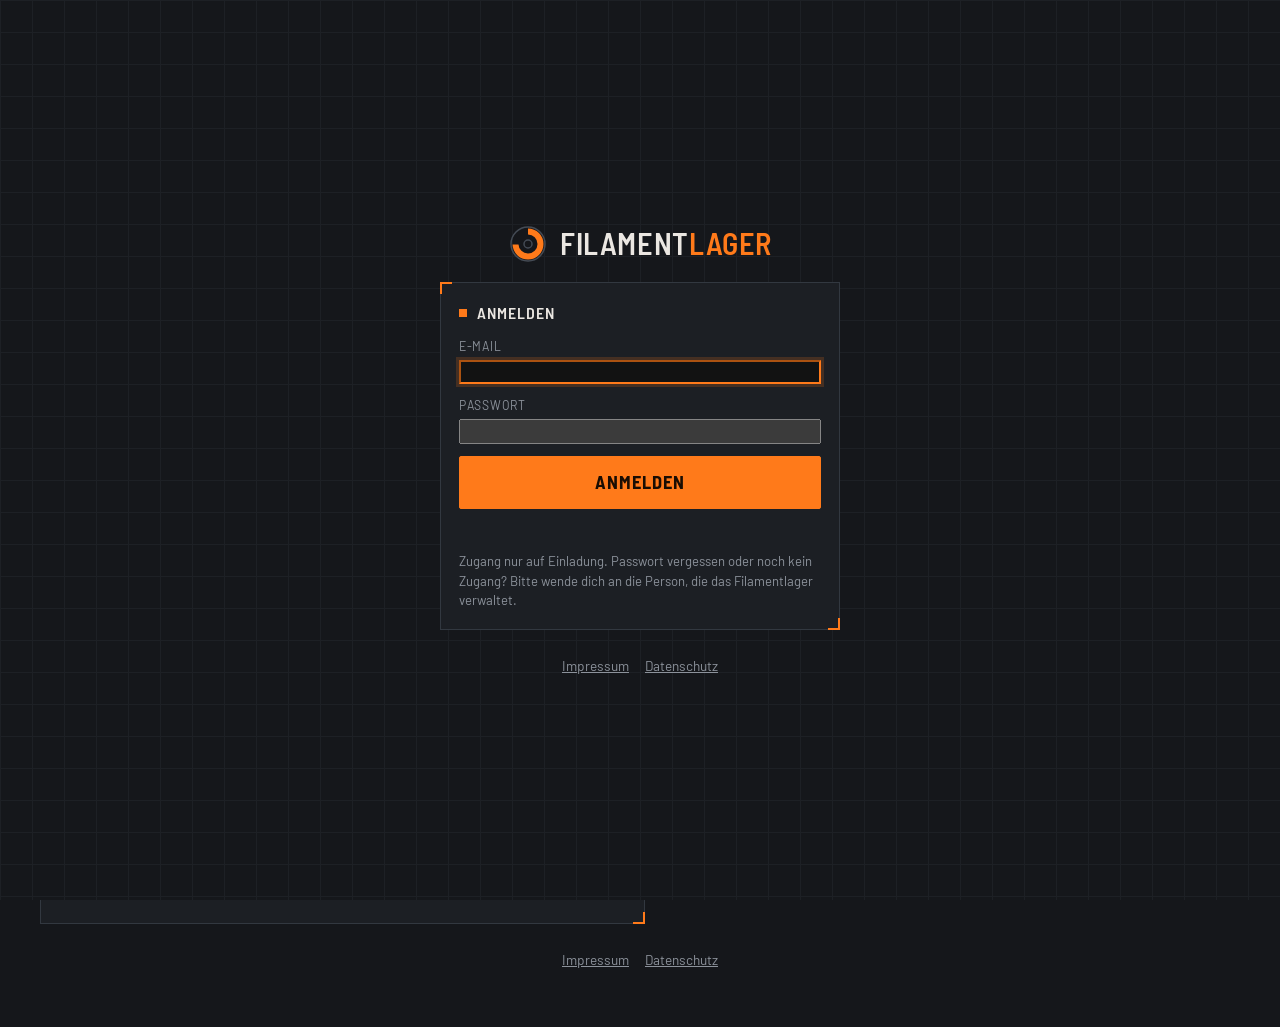
==== commit 93f5421e: "Add files via upload" ====
--- a/docs/index.html
+++ b/docs/index.html
@@ -452,7 +452,7 @@
       </svg>
       <div>
         <h1>Filament<em>lager</em></h1>
-        <div class="sub"><span class="live busy" id="sysState">Verbinde …</span> · <span class="who" id="who"></span> · <button type="button" class="linkbtn" id="btnLogout">Abmelden</button></div>
+        <div class="sub"><span class="live busy" id="sysState">Verbinde …</span> · <span class="who" id="who"></span> · <button type="button" class="linkbtn" id="btnPw">Passwort ändern</button> · <button type="button" class="linkbtn" id="btnLogout">Abmelden</button></div>
       </div>
     </div>
     <div class="stats" id="stats"></div>
@@ -751,9 +751,8 @@
         <input id="liPw" type="password" autocomplete="current-password" required>
       </label>
       <button class="btn primary" type="submit" id="liBtn">Anmelden</button>
-      <div class="row"><button type="button" class="linkbtn" id="liForgot">Passwort vergessen?</button></div>
       <div class="msg" id="liMsg" role="status"></div>
-      <div class="muted" style="font-size:.82rem">Zugang nur auf Einladung. Bitte wende dich an die Person, die das Filamentlager verwaltet.</div>
+      <div class="muted" style="font-size:.82rem">Zugang nur auf Einladung. Passwort vergessen oder noch kein Zugang? Bitte wende dich an die Person, die das Filamentlager verwaltet.</div>
     </form>
     <form id="frmSetPw" hidden>
       <div class="ph"><h2>Passwort festlegen</h2></div>
@@ -765,6 +764,7 @@
         <input id="spPw2" type="password" autocomplete="new-password" required>
       </label>
       <button class="btn primary" type="submit" id="spBtn">Speichern und weiter</button>
+      <button class="btn" type="button" id="spCancel" hidden>Abbrechen</button>
       <div class="msg" id="spMsg" role="status"></div>
     </form>
   </div>
@@ -1992,13 +1992,9 @@
     if(error){ $('#liMsg').className='msg err'; $('#liMsg').textContent = /invalid/i.test(error.message) ? 'E-Mail oder Passwort stimmt nicht.' : 'Anmeldung fehlgeschlagen: '+error.message; return; }
     $('#liPw').value=''; startApp(data.session);
   };
-  $('#liForgot').onclick=async()=>{
-    const email=$('#liMail').value.trim();
-    if(!email){ $('#liMsg').className='msg err'; $('#liMsg').textContent='Trag zuerst deine E-Mail-Adresse ein.'; $('#liMail').focus(); return; }
-    const {error}=await sb.auth.resetPasswordForEmail(email,{redirectTo:location.origin+location.pathname});
-    $('#liMsg').className='msg'+(error?' err':' ok');
-    $('#liMsg').textContent = error ? 'Mail konnte nicht gesendet werden: '+error.message : 'Falls die Adresse eingeladen ist, kommt gleich eine Mail mit einem Link zum Zurücksetzen.';
-  };
+  // Passwort ändern, während man angemeldet ist (ohne Mail)
+  $('#btnPw').onclick=()=>{ showAuth('setpw'); $('#spInfo').textContent='Neues Passwort festlegen, mindestens 10 Zeichen.'; $('#spBtn').textContent='Passwort speichern'; $('#spCancel').hidden=false; };
+  $('#spCancel').onclick=()=>{ $('#spPw').value=''; $('#spPw2').value=''; $('#spCancel').hidden=true; $('#spBtn').textContent='Speichern und weiter'; hideAuth(); };
   $('#frmSetPw').onsubmit=async()=>{
     const a=$('#spPw').value, b=$('#spPw2').value;
     if(a.length<10){ $('#spMsg').className='msg err'; $('#spMsg').textContent='Mindestens 10 Zeichen, bitte.'; return; }
@@ -2008,6 +2004,7 @@
     $('#spBtn').disabled=false;
     if(error){ $('#spMsg').className='msg err'; $('#spMsg').textContent='Speichern fehlgeschlagen: '+error.message; return; }
     $('#spPw').value=''; $('#spPw2').value='';
+    if(ready){ $('#spCancel').hidden=true; $('#spBtn').textContent='Speichern und weiter'; hideAuth(); flash('Passwort geändert.'); return; }
     const {data:{session}}=await sb.auth.getSession(); startApp(session);
   };
   $('#btnLogout').onclick=async()=>{
@@ -2039,7 +2036,7 @@
   async function boot(){
     if(!sb){ showAuth('login','Die Seite ist nicht richtig eingerichtet: config.js fehlt oder ist unvollständig.','err'); $('#liBtn').disabled=true; return; }
     const {data:{session}}=await sb.auth.getSession();
-    if(linkError){ history.replaceState(null,'',location.pathname); showAuth('login','Der Link ist abgelaufen oder ungültig. Fordere über „Passwort vergessen?“ einen neuen an.','err'); return; }
+    if(linkError){ history.replaceState(null,'',location.pathname); showAuth('login','Der Link ist abgelaufen oder ungültig. Melde dich mit deinem Passwort an oder wende dich an die Person, die das Filamentlager verwaltet.','err'); return; }
     if(session && (linkType==='invite'||linkType==='recovery')){ showAuth('setpw'); return; }
     if(session) startApp(session); else showAuth('login');
     sb.auth.onAuthStateChange(ev=>{ if(ev==='PASSWORD_RECOVERY') showAuth('setpw'); });
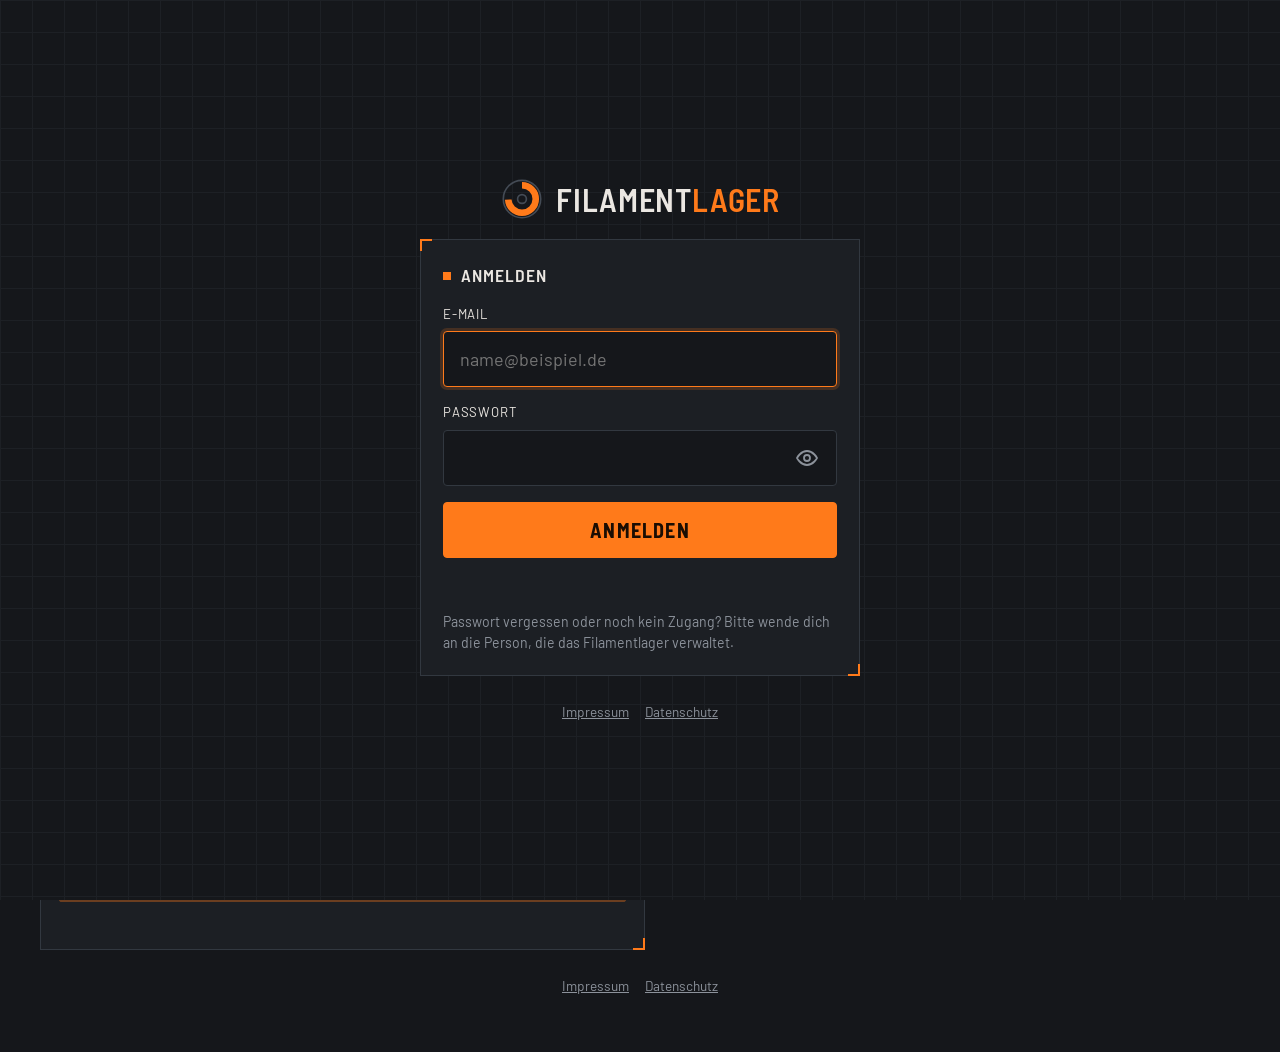
==== commit 66333514: "Add files via upload" ====
--- a/docs/index.html
+++ b/docs/index.html
@@ -89,7 +89,7 @@
 .form .full{grid-column:1/-1}
 @media (max-width:480px){.form{grid-template-columns:1fr}}
 .f{display:flex;flex-direction:column;gap:5px;font-family:var(--f-num);font-size:.76rem;text-transform:uppercase;letter-spacing:.06em;color:var(--muted);min-width:0}
-input[type=text],input[type=number],input[type=date],input[type=datetime-local],select,textarea{
+input[type=text],input[type=email],input[type=password],input[type=number],input[type=date],input[type=datetime-local],select,textarea{
   background:var(--bg);border:1px solid var(--line);border-radius:2px;padding:10px 12px;font-family:var(--f-body);font-size:.98rem;width:100%;min-width:0;letter-spacing:0;text-transform:none;color:var(--fg)}
 input:hover,select:hover,textarea:hover{border-color:var(--line-2)}
 input:focus,select:focus,textarea:focus{border-color:var(--accent);outline:none;box-shadow:0 0 0 3px var(--accent-glow)}
@@ -330,10 +330,32 @@
 .auth{position:fixed;inset:0;z-index:60;background:var(--bg);background-image:linear-gradient(var(--grid) 1px,transparent 1px),linear-gradient(90deg,var(--grid) 1px,transparent 1px);background-size:32px 32px;
   display:flex;flex-direction:column;align-items:center;justify-content:center;gap:18px;overflow:auto;
   padding:calc(24px + env(safe-area-inset-top,0px)) max(16px,env(safe-area-inset-right,0px)) calc(24px + env(safe-area-inset-bottom,0px)) max(16px,env(safe-area-inset-left,0px))}
-.auth .panel{width:min(400px,100%)}
-.auth form{display:flex;flex-direction:column;gap:12px}
+.auth{justify-content:safe center}
+.auth .panel{width:min(440px,100%);padding:22px}
+.auth form{display:flex;flex-direction:column;gap:16px}
 .auth .brand{justify-content:center}
-.auth .msg{font-size:.9rem;min-height:1.3em;color:var(--muted)}
+.auth .brand .logo{width:44px;height:44px}
+.auth .brand h1{font-size:2rem}
+.auth h2{font-size:1.1rem}
+.auth .f{font-size:.82rem;gap:7px;color:var(--fg)}
+.auth input[type=email],.auth input[type=password],.auth input[type=text]{height:56px;font-size:18px;padding:0 16px;border-width:1.5px;border-radius:4px}
+.auth input:focus{border-color:var(--accent);box-shadow:0 0 0 3px var(--accent-glow)}
+.auth .btn.primary{min-height:56px;font-size:1.25rem;border-radius:4px}
+.auth .btn{min-height:48px;border-radius:4px}
+.auth .msg{font-size:1rem;min-height:1.4em;color:var(--muted)}
+.auth .hint{font-size:.88rem;color:var(--muted);line-height:1.45}
+.pwwrap{position:relative;display:block}
+.pwwrap input{width:100%;padding-right:64px!important}
+.pwtoggle{position:absolute;right:4px;top:50%;transform:translateY(-50%);width:52px;height:48px;border:0;background:none;color:var(--muted);cursor:pointer;display:grid;place-items:center;border-radius:4px}
+.pwtoggle:hover,.pwtoggle[aria-pressed=true]{color:var(--accent-2)}
+.pwtoggle svg{width:24px;height:24px;fill:none;stroke:currentColor;stroke-width:1.8;stroke-linecap:round;stroke-linejoin:round}
+.pwrules{list-style:none;margin:-4px 0 0;padding:0;display:flex;flex-direction:column;gap:4px;font-size:.92rem;color:var(--muted)}
+.pwrules li::before{content:"○";display:inline-block;width:1.4em;color:var(--dim)}
+.pwrules li.ok{color:var(--ok)} .pwrules li.ok::before{content:"✓";color:var(--ok)}
+/* Konto-Zeile */
+.acct{display:flex;flex-wrap:wrap;align-items:center;gap:6px 14px;font-size:.82rem;color:var(--muted);margin-top:6px}
+.acct .who{color:var(--fg);font-weight:500;overflow:hidden;text-overflow:ellipsis;white-space:nowrap;max-width:100%}
+.acct .linkbtn{font-size:.82rem}
 .auth .msg.err{color:var(--crit)} .auth .msg.ok{color:var(--ok)}
 .linkbtn{border:0;background:none;padding:0;color:var(--accent-2);cursor:pointer;font:inherit;text-decoration:underline;text-underline-offset:2px}
 .linkbtn:hover{color:var(--accent)}
@@ -363,7 +385,7 @@
 @media (max-width:560px){
   body{padding-top:12px;font-size:15px}
   .wrap{gap:14px}
-  input[type=text],input[type=number],input[type=date],input[type=datetime-local],select,textarea{font-size:16px}
+  input[type=text],input[type=email],input[type=password],input[type=number],input[type=date],input[type=datetime-local],select,textarea{font-size:16px}
   .top{gap:10px;padding-bottom:10px}
   h1{font-size:1.5rem}
   .logo{width:32px;height:32px}
@@ -427,6 +449,30 @@
   .cd-head h3{font-size:1.25rem}
   .lightbox{width:100vw}
   .amount input{font-size:1.5rem!important}
+  /* Tippflächen: mindestens 44 px */
+  input[type=text],input[type=email],input[type=password],input[type=number],input[type=date],input[type=datetime-local],select{min-height:48px}
+  .f{font-size:.78rem;gap:6px}
+  .btn{min-height:44px;display:inline-flex;align-items:center;justify-content:center}
+  .btn.primary{min-height:52px}
+  .seg button,.filters button,.ranges button{min-height:44px}
+  .amount .seg button{min-width:48px}
+  .x{min-height:36px;padding:6px 12px;border:1px solid var(--line);font-size:.78rem}
+  .edit{padding:8px 12px;opacity:1;font-size:.74rem;min-height:44px;min-width:56px;top:2px;right:2px}
+  .x{color:var(--muted)}
+  .filebtn{min-height:44px}
+  .r.click{min-height:52px}
+  /* Kopfzeile */
+  .top{flex-direction:column;align-items:stretch}
+  .acct{font-size:.86rem;gap:2px 18px;margin-top:6px}
+  .acct .who{flex-basis:100%}
+  .acct .linkbtn{font-size:.86rem;padding:8px 0}
+  .sub{white-space:nowrap;overflow:hidden;text-overflow:ellipsis}
+  /* Login auf dem Handy */
+  .auth{justify-content:flex-start;padding-top:calc(40px + env(safe-area-inset-top,0px))}
+  .auth .panel{padding:18px}
+  .auth .brand h1{font-size:1.8rem}
+  /* Navigation unten */
+  .tabs button{font-size:.7rem;padding:8px 2px 7px;min-height:56px}
   .cd-row > label:nth-child(3){grid-column:1/-1}
   .tbl table{min-width:540px}
   .print .img{text-align:center;padding:0 8px;font-size:.7rem}
@@ -452,7 +498,8 @@
       </svg>
       <div>
         <h1>Filament<em>lager</em></h1>
-        <div class="sub"><span class="live busy" id="sysState">Verbinde …</span> · <span class="who" id="who"></span> · <button type="button" class="linkbtn" id="btnPw">Passwort ändern</button> · <button type="button" class="linkbtn" id="btnLogout">Abmelden</button></div>
+        <div class="sub"><span class="live busy" id="sysState">Verbinde …</span> · PLA / PETG · Ø 1,75 mm</div>
+        <div class="acct"><span class="who" id="who"></span><button type="button" class="linkbtn" id="btnPw">Passwort ändern</button><button type="button" class="linkbtn" id="btnLogout">Abmelden</button></div>
       </div>
     </div>
     <div class="stats" id="stats"></div>
@@ -745,24 +792,25 @@
     <form id="frmLogin">
       <div class="ph"><h2>Anmelden</h2></div>
       <label class="f" for="liMail">E-Mail
-        <input id="liMail" type="email" autocomplete="username" required>
+        <input id="liMail" type="email" inputmode="email" autocomplete="username" autocapitalize="none" autocorrect="off" spellcheck="false" enterkeyhint="next" placeholder="name@beispiel.de" required>
       </label>
       <label class="f" for="liPw">Passwort
-        <input id="liPw" type="password" autocomplete="current-password" required>
+        <span class="pwwrap"><input id="liPw" type="password" autocomplete="current-password" autocapitalize="none" autocorrect="off" spellcheck="false" enterkeyhint="go" required><button type="button" class="pwtoggle" aria-label="Passwort anzeigen" aria-pressed="false"><svg viewBox="0 0 24 24" aria-hidden="true"><path d="M2 12s3.6-7 10-7 10 7 10 7-3.6 7-10 7S2 12 2 12z"/><circle cx="12" cy="12" r="3"/></svg></button></span>
       </label>
       <button class="btn primary" type="submit" id="liBtn">Anmelden</button>
       <div class="msg" id="liMsg" role="status"></div>
-      <div class="muted" style="font-size:.82rem">Zugang nur auf Einladung. Passwort vergessen oder noch kein Zugang? Bitte wende dich an die Person, die das Filamentlager verwaltet.</div>
+      <div class="hint">Passwort vergessen oder noch kein Zugang? Bitte wende dich an die Person, die das Filamentlager verwaltet.</div>
     </form>
     <form id="frmSetPw" hidden>
       <div class="ph"><h2>Passwort festlegen</h2></div>
-      <div class="muted" style="font-size:.9rem" id="spInfo">Lege dein Passwort fest, mindestens 10 Zeichen.</div>
+      <div class="hint" id="spInfo">Lege dein Passwort fest, mindestens 10 Zeichen.</div>
       <label class="f" for="spPw">Neues Passwort
-        <input id="spPw" type="password" autocomplete="new-password" required>
+        <span class="pwwrap"><input id="spPw" type="password" autocomplete="new-password" autocapitalize="none" autocorrect="off" spellcheck="false" enterkeyhint="next" required><button type="button" class="pwtoggle" aria-label="Passwort anzeigen" aria-pressed="false"><svg viewBox="0 0 24 24" aria-hidden="true"><path d="M2 12s3.6-7 10-7 10 7 10 7-3.6 7-10 7S2 12 2 12z"/><circle cx="12" cy="12" r="3"/></svg></button></span>
       </label>
       <label class="f" for="spPw2">Passwort wiederholen
-        <input id="spPw2" type="password" autocomplete="new-password" required>
+        <span class="pwwrap"><input id="spPw2" type="password" autocomplete="new-password" autocapitalize="none" autocorrect="off" spellcheck="false" enterkeyhint="done" required><button type="button" class="pwtoggle" aria-label="Passwort anzeigen" aria-pressed="false"><svg viewBox="0 0 24 24" aria-hidden="true"><path d="M2 12s3.6-7 10-7 10 7 10 7-3.6 7-10 7S2 12 2 12z"/><circle cx="12" cy="12" r="3"/></svg></button></span>
       </label>
+      <ul class="pwrules" aria-live="polite"><li id="ruleLen">mindestens 10 Zeichen</li><li id="ruleSame">beide Eingaben stimmen überein</li></ul>
       <button class="btn primary" type="submit" id="spBtn">Speichern und weiter</button>
       <button class="btn" type="button" id="spCancel" hidden>Abbrechen</button>
       <div class="msg" id="spMsg" role="status"></div>
@@ -1978,7 +2026,7 @@
     $('#frmSetPw').hidden = mode!=='setpw';
     const m = mode==='setpw' ? $('#spMsg') : $('#liMsg');
     m.textContent=msg||''; m.className='msg'+(kind?' '+kind:'');
-    if(mode==='setpw'){ $('#spInfo').textContent = linkType==='invite' ? 'Willkommen! Lege dein Passwort fest, mindestens 10 Zeichen.' : 'Lege ein neues Passwort fest, mindestens 10 Zeichen.'; setTimeout(()=>$('#spPw').focus(),30); }
+    if(mode==='setpw'){ $('#spPw').value=''; $('#spPw2').value=''; $('#spPw').type='password'; $('#spPw2').type='password'; pwRules(); $('#spInfo').textContent = linkType==='invite' ? 'Willkommen! Lege dein Passwort fest, mindestens 10 Zeichen.' : 'Lege ein neues Passwort fest, mindestens 10 Zeichen.'; setTimeout(()=>$('#spPw').focus(),30); }
     else setTimeout(()=>$('#liMail').focus(),30);
   }
   function hideAuth(){ $('#auth').hidden=true; document.body.style.overflow=''; }
@@ -1993,24 +2041,54 @@
     $('#liPw').value=''; startApp(data.session);
   };
   // Passwort ändern, während man angemeldet ist (ohne Mail)
-  $('#btnPw').onclick=()=>{ showAuth('setpw'); $('#spInfo').textContent='Neues Passwort festlegen, mindestens 10 Zeichen.'; $('#spBtn').textContent='Passwort speichern'; $('#spCancel').hidden=false; };
-  $('#spCancel').onclick=()=>{ $('#spPw').value=''; $('#spPw2').value=''; $('#spCancel').hidden=true; $('#spBtn').textContent='Speichern und weiter'; hideAuth(); };
+  // Leerer Bestand: direkt zum Import
+  function maybeImport(){ if(ready && !Object.keys(fil).length){ showTab('bestand'); $('#btnImport').click(); $('#impHint').textContent='Noch kein Bestand angelegt. Lade deine Bestandsdatei hoch oder füge die Liste ein.'; } }
+  function askNewPassword(first){
+    showAuth('setpw');
+    $('#spInfo').textContent = first
+      ? 'Du hast dich mit einem Startpasswort angemeldet. Lege jetzt dein eigenes Passwort fest, mindestens 10 Zeichen.'
+      : 'Neues Passwort festlegen, mindestens 10 Zeichen.';
+    $('#spBtn').textContent='Passwort speichern';
+    $('#spCancel').textContent = first ? 'Später' : 'Abbrechen';
+    $('#spCancel').hidden=false;
+  }
+  $('#btnPw').onclick=()=>askNewPassword(false);
+  $('#spCancel').onclick=()=>{ $('#spPw').value=''; $('#spPw2').value=''; $('#spCancel').hidden=true; $('#spBtn').textContent='Speichern und weiter'; hideAuth(); maybeImport(); };
   $('#frmSetPw').onsubmit=async()=>{
     const a=$('#spPw').value, b=$('#spPw2').value;
     if(a.length<10){ $('#spMsg').className='msg err'; $('#spMsg').textContent='Mindestens 10 Zeichen, bitte.'; return; }
     if(a!==b){ $('#spMsg').className='msg err'; $('#spMsg').textContent='Die beiden Passwörter stimmen nicht überein.'; return; }
     $('#spBtn').disabled=true;
-    const {data,error}=await sb.auth.updateUser({password:a});
+    const {data,error}=await sb.auth.updateUser({password:a,data:{pw_set:true}});
     $('#spBtn').disabled=false;
-    if(error){ $('#spMsg').className='msg err'; $('#spMsg').textContent='Speichern fehlgeschlagen: '+error.message; return; }
+    if(error){
+      const m=String(error.code||error.message||'');
+      $('#spMsg').className='msg err';
+      $('#spMsg').textContent = /same_password|different from the old/i.test(m) ? 'Das neue Passwort muss sich vom bisherigen unterscheiden.'
+        : /weak_password|weak/i.test(m) ? 'Das Passwort ist zu schwach. Nimm ein längeres mit Zahlen oder Sonderzeichen.'
+        : /reauth|recent/i.test(m) ? 'Bitte melde dich einmal ab und wieder an, dann ändere das Passwort.'
+        : 'Speichern fehlgeschlagen: '+error.message;
+      return;
+    }
     $('#spPw').value=''; $('#spPw2').value='';
-    if(ready){ $('#spCancel').hidden=true; $('#spBtn').textContent='Speichern und weiter'; hideAuth(); flash('Passwort geändert.'); return; }
+    if(ready){ $('#spCancel').hidden=true; $('#spBtn').textContent='Speichern und weiter'; hideAuth(); flash('Passwort geändert.'); maybeImport(); return; }
     const {data:{session}}=await sb.auth.getSession(); startApp(session);
   };
   $('#btnLogout').onclick=async()=>{
     if(dirty||syncing){ await sync(); }
     await sb.auth.signOut(); location.replace(location.pathname);
   };
+
+  // Passwort ein-/ausblenden
+  $$('.pwtoggle').forEach(b=>b.addEventListener('click',()=>{
+    const i=b.parentElement.querySelector('input'), show=i.type==='password';
+    i.type=show?'text':'password'; b.setAttribute('aria-pressed',show); b.setAttribute('aria-label',show?'Passwort verbergen':'Passwort anzeigen'); i.focus();
+  }));
+  // Enter im ersten Feld springt ins nächste statt abzuschicken
+  [['#liMail','#liPw'],['#spPw','#spPw2']].forEach(([a,b])=>$(a).addEventListener('keydown',e=>{ if(e.key==='Enter'){ e.preventDefault(); e.stopPropagation(); $(b).focus(); } }));
+  function pwRules(){ const a=$('#spPw').value, b=$('#spPw2').value;
+    $('#ruleLen').classList.toggle('ok',a.length>=10); $('#ruleSame').classList.toggle('ok',a.length>0&&a===b); }
+  $('#spPw').addEventListener('input',pwRules); $('#spPw2').addEventListener('input',pwRules);
 
   async function startApp(session){
     hideAuth(); history.replaceState(null,'',location.pathname);
@@ -2030,7 +2108,9 @@
     render(); showTab(t);
     ready=true; setState('ok','Verbunden');
     subscribe();
-    if(!Object.keys(fil).length){ showTab('bestand'); $('#btnImport').click(); $('#impHint').textContent='Noch kein Bestand angelegt. Lade deine Bestandsdatei hoch oder füge die Liste ein.'; }
+    const meta=(session&&session.user&&session.user.user_metadata)||{};
+    if(!meta.pw_set){ askNewPassword(true); return; }
+    maybeImport();
   }
 
   async function boot(){
